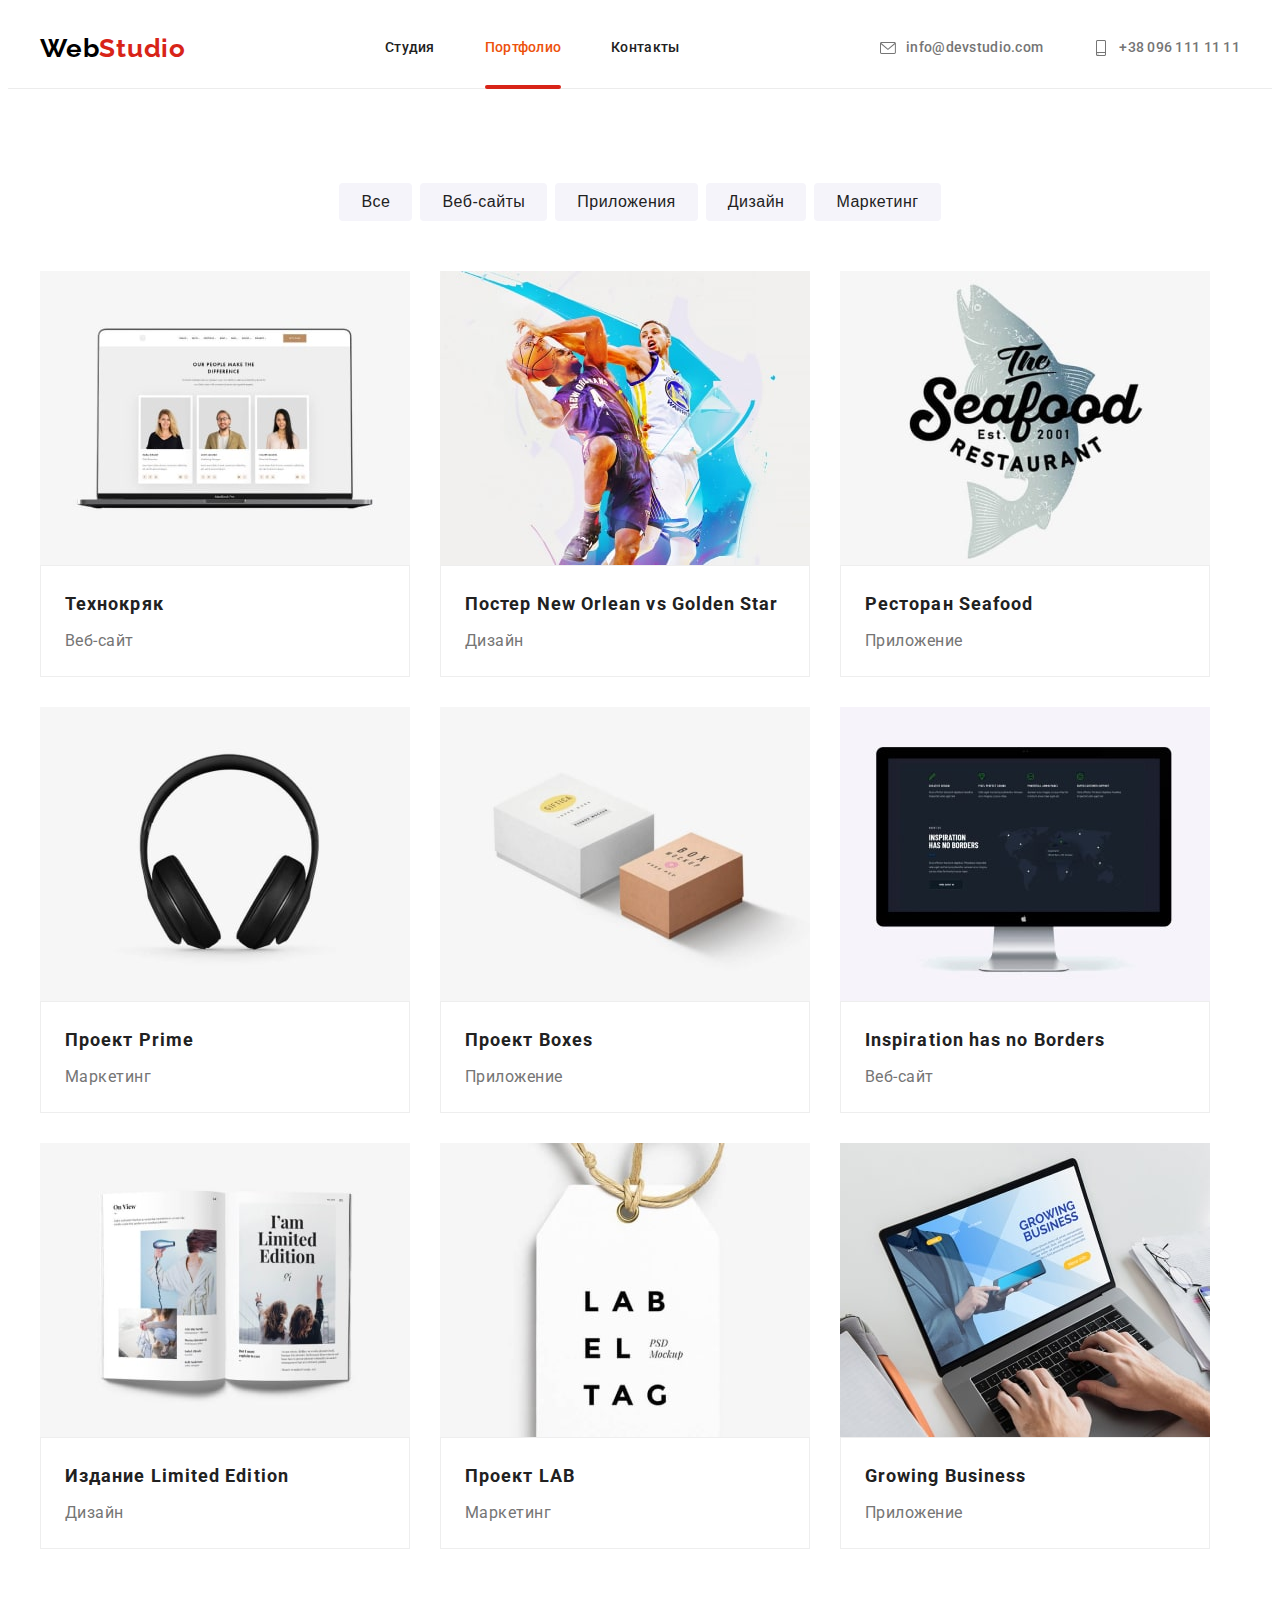
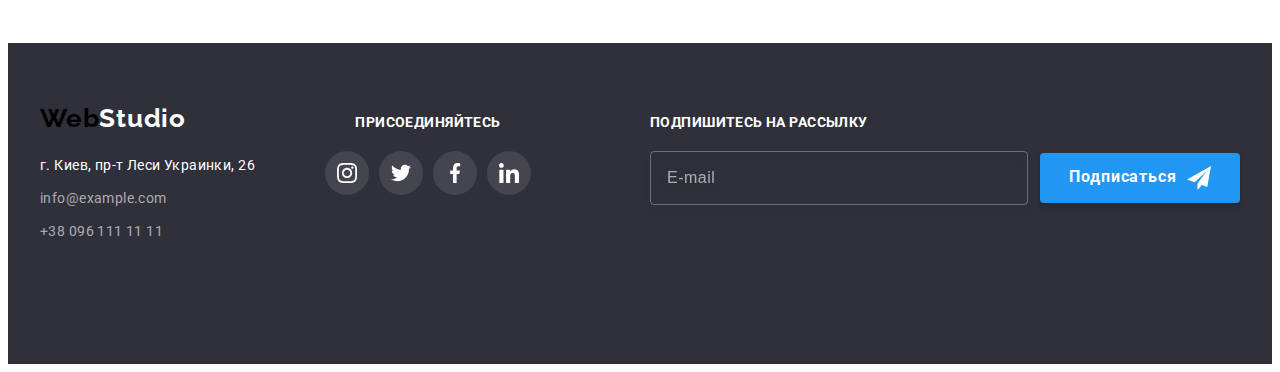
==== portfolio.html @ abf486d2 "start" ====
<!DOCTYPE html>
<html lang="en">

<head>
    <meta charset="UTF-8" />
    <meta http-equiv="X-UA-Compatible" content="IE=edge" />
    <meta name="viewport" content="width=device-width, initial-scale=1.0" />
    <title>Portfolio</title>
    <link rel="preconnect" href="https://fonts.googleapis.com" />
    <link rel="preconnect" href="https://fonts.gstatic.com" crossorigin />
    <link
        href="https://fonts.googleapis.com/css2?family=Raleway:wght@700&family=Roboto:wght@400;500;700;900&display=swap"
        rel="stylesheet" />
    <link rel="stylesheet" href="https://cdnjs.cloudflare.com/ajax/libs/modern-normalize/1.1.0/modern-normalize.min.css"
        integrity="sha512-wpPYUAdjBVSE4KJnH1VR1HeZfpl1ub8YT/NKx4PuQ5NmX2tKuGu6U/JRp5y+Y8XG2tV+wKQpNHVUX03MfMFn9Q=="
        crossorigin="anonymous" referrerpolicy="no-referrer" />
    <!-- <link rel="stylesheet" href="./css/styles.css"> -->
    <link rel="stylesheet" href="./css/main.min.css" />
</head>

<body>
    <header class="header">
        <div class="conteiner header__conteiner">
            <div class="header-mobile">
                <a href="./index.html" class="logo">Web<span class="logo__red">Studio</span></a>
                <button type="button" class="header-mobile__open-btn">
                    <svg class="" width="40" height="40">
                        <use href="./images/icons.svg#icon-menu_40px"></use>
                    </svg>
                </button>
            </div>

            <div class="mob-menu is-hidden">
                <div class="mob-menu__box">
                    <button type="button" class="header-mobile__close-btn">
                        <svg class="" width="40" height="40">
                            <use class="" href="./images/icons.svg#icon-close-menu"></use>
                        </svg>
                    </button>
                    <ul class="mob-menu__list">
                        <li class="mob-menu__item">
                            <a href="./index.html" class="mob-menu__link">Студия </a>
                        </li>
                        <li class="mob-menu__item">
                            <a href="./portfolio.html" class="mob-menu__link navigation__link--active">Портфолио
                            </a>
                        </li>
                        <li class="mob-menu__item">
                            <a href="#contacts" class="mob-menu__link">Контакты </a>
                        </li>
                    </ul>
                    <ul class="mob-menu__connect-list">
                        <li class="mob-menu__connect-item">
                            <a href="tel:+380961111111" class="mob-menu__connect-link"> +38 096 111 11 11 </a>
                        </li>
                        <li class="mob-menu__connect-item">
                            <a href="mailto:info@devstudio.com" class="mob-menu__connect-link--email">
                                info@devstudio.com
                            </a>
                        </li>
                    </ul>
                    <ul class="mob-menu__soc-list">
                        <li class="mob-menu__soc-item">
                            <a href="" class="mob-menu__soc-link">Instagram</a>
                        </li>
                        <li class="mob-menu__soc-item">
                            <a href="" class="mob-menu__soc-link">Twitter</a>
                        </li>
                        <li class="mob-menu__soc-item">
                            <a href="" class="mob-menu__soc-link">Facebook</a>
                        </li>
                        <li class="mob-menu__soc-item">
                            <a href="" class="mob-menu__soc-link">LinkedIn</a>
                        </li>
                    </ul>
                </div>
            </div>

            <nav class="main-nav">
                <a href="./index.html" class="logo">Web<span class="logo__red">Studio</span></a>
                <ul class="navigation">
                    <li class="navigation__item">
                        <a href="./index.html" class="navigation__link">Студия</a>
                    </li>
                    <li class="navigation__item">
                        <a href="./portfolio.html" class="navigation__link navigation__link--active">Портфолио</a>
                    </li>
                    <li class="navigation__item"><a href="#contacts" class="navigation__link">Контакты</a></li>
                </ul>
            </nav>

            <ul class="connection">
                <li class="connection__item">
                    <a href="mailto:info@devstudio.com" class="connection__link"><svg class="connection__icon">
                            <use href="./images/icons.svg#icon-envelope-hover-1"></use>
                        </svg>info@devstudio.com</a>
                </li>
                <li class="connection__item">
                    <a href="tel:+380961111111" class="connection__link"><svg class="connection__icon">
                            <use href="./images/icons.svg#icon-smartphone-1"></use>
                        </svg>+38 096 111 11 11</a>
                </li>
            </ul>
        </div>
    </header>
    <main>
        <!--Filters-->
        <section class="section">
            <div class="conteiner">
                <h1 class="visually-hidden">Виды наших работ</h1>
                <ul class="filters-list">
                    <li class="filters-list-item">
                        <button class="button filter-btn" data-filter="all" type="button">Все</button>
                    </li>
                    <li class="filters-list-item">
                        <button class="button filter-btn" data-filter="websites" type="button">
                            Веб-сайты
                        </button>
                    </li>
                    <li class="filters-list-item">
                        <button class="button filter-btn" data-filter="applications" type="button">
                            Приложения
                        </button>
                    </li>
                    <li class="filters-list-item">
                        <button class="button filter-btn" data-filter="design" type="button">Дизайн</button>
                    </li>
                    <li class="filters-list-item">
                        <button class="button filter-btn" data-filter="marketing" type="button">
                            Маркетинг
                        </button>
                    </li>
                </ul>

                <ul class="card-list">
                    <li class="card-list__item" data-category="websites">
                        <a href="" class="card-list__link">
                            <div class="card-list__overlay">
                                <picture>
                                    <source srcset="
                        ./images/desktop/project1@1x.jpg 1x,
                        ./images/desktop/project1@2x.jpg 2x
                      " media="(min-width: 1200px)" />
                                    <source srcset="
                        ./images/tablet/project1@1x.jpg 1x,
                        ./images/tablet/project1@2x.jpg 2x
                      " media="(min-width: 768px)" />
                                    <source srcset="
                        ./images/mobile/project1@1x.jpg 1x,
                        ./images/mobile/project1@2x.jpg 2x
                      " media="(max-width: 767px)" />
                                    <img src="./images/project1.jpg" alt="проэкт Технокряк" width="370" />
                                </picture>
                                <p class="card-box__text-overlay">
                                    Ресурс предлагает комплексные предложения с разным уровнем функционала и
                                    сервисов. Все это позволит посетителю получить исчерпывающие сведения о компании
                                    или частном лице.
                                </p>
                            </div>
                            <div class="card-box">
                                <h2 class="card-box__title">Технокряк</h2>
                                <p class="card-box__text">Веб-сайт</p>
                            </div>
                        </a>
                    </li>
                    <li class="card-list__item" data-category="design">
                        <a href="" class="card-list__link">
                            <div class="card-list__overlay">
                                <picture>
                                    <source
                                        srcset="./images/desktop/project2@1x.jpg 1x, ./images/desktop/project2@2x.jpg 2x"
                                        media="(min-width: 1200px)" />
                                    <source
                                        srcset="./images/tablet/project2@1x.jpg 1x, ./images/tablet/project2@2x.jpg 2x"
                                        media="(min-width: 768px)" />
                                    <source
                                        srcset="./images/mobile/project2@1x.jpg 1x, ./images/mobile/project2@2x.jpg 2x"
                                        media="(max-width: 767px)" />
                                    <img src="./images/project2.jpg" alt="Постер New Orlean vs Golden Star" width="370">
                                </picture>

                                <p class="card-box__text-overlay">
                                    Ресурс предлагает комплексные предложения с разным уровнем
                                    функционала и сервисов. Все это позволит посетителю получить
                                    исчерпывающие сведения о компании или частном лице.
                                </p>
                            </div>
                            <div class="card-box">
                                <h2 class="card-box__title">Постер New Orlean vs Golden Star</h2>
                                <p class="card-box__text">Дизайн</p>
                            </div>
                        </a>
                    </li>
                    <li class="card-list__item" data-category="applications">
                        <a href="" class="card-list__link">
                            <div class="card-list__overlay">
                                <picture>
                                    <source
                                        srcset="./images/desktop/project3@1x.jpg 1x, ./images/desktop/project3@2x.jpg 2x"
                                        media="(min-width: 1200px)" />
                                    <source
                                        srcset="./images/tablet/project3@1x.jpg 1x, ./images/tablet/project3@2x.jpg 2x"
                                        media="(min-width: 768px)" />
                                    <source
                                        srcset="./images/mobile/project3@1x.jpg 1x, ./images/mobile/project3@2x.jpg 2x"
                                        media="(max-width: 767px)" />
                                    <img src="./images/project3.jpg" alt="Ресторан Seafood" width="370">
                                </picture>

                                <p class="card-box__text-overlay">
                                    Ресурс предлагает комплексные предложения с разным уровнем
                                    функционала и сервисов. Все это позволит посетителю получить
                                    исчерпывающие сведения о компании или частном лице.
                                </p>
                            </div>
                            <div class="card-box">
                                <h2 class="card-box__title">Ресторан Seafood</h2>
                                <p class="card-box__text">Приложение</p>
                            </div>
                        </a>
                    </li>
                    <li class="card-list__item" data-category="marketing">
                        <a href="" class="card-list__link">
                            <div class="card-list__overlay">
                                <picture>
                                    <source
                                        srcset="./images/desktop/project4@1x.jpg 1x, ./images/desktop/project4@2x.jpg 2x"
                                        media="(min-width: 1200px)" />
                                    <source
                                        srcset="./images/tablet/project4@1x.jpg 1x, ./images/tablet/project4@2x.jpg 2x"
                                        media="(min-width: 768px)" />
                                    <source
                                        srcset="./images/mobile/project4@1x.jpg 1x, ./images/mobile/project4@2x.jpg 2x"
                                        media="(max-width: 767px)" />
                                    <img src="./images/project4.jpg" alt="Проект Prime" width="370">
                                </picture>

                                <p class="card-box__text-overlay">
                                    Ресурс предлагает комплексные предложения с разным уровнем
                                    функционала и сервисов. Все это позволит посетителю получить
                                    исчерпывающие сведения о компании или частном лице.
                                </p>
                            </div>
                            <div class="card-box">
                                <h2 class="card-box__title">Проект Prime</h2>
                                <p class="card-box__text">Маркетинг</p>
                            </div>
                        </a>
                    </li>
                    <li class="card-list__item" data-category="applications">
                        <a href="" class="card-list__link">
                            <div class="card-list__overlay">
                                <picture>
                                    <source
                                        srcset="./images/desktop/project5@1x.jpg 1x, ./images/desktop/project5@2x.jpg 2x"
                                        media="(min-width: 1200px)" />
                                    <source
                                        srcset="./images/tablet/project5@1x.jpg 1x, ./images/tablet/project5@2x.jpg 2x"
                                        media="(min-width: 768px)" />
                                    <source
                                        srcset="./images/mobile/project5@1x.jpg 1x, ./images/mobile/project5@2x.jpg 2x"
                                        media="(max-width: 767px)" />
                                    <img src="./images/project5.jpg" alt="Проект Boxes" width="370">
                                </picture>

                                <p class="card-box__text-overlay">
                                    Ресурс предлагает комплексные предложения с разным уровнем
                                    функционала и сервисов. Все это позволит посетителю получить
                                    исчерпывающие сведения о компании или частном лице.
                                </p>
                            </div>
                            <div class="card-box">
                                <h2 class="card-box__title">Проект Boxes</h2>
                                <p class="card-box__text">Приложение</p>
                            </div>
                        </a>
                    </li>
                    <li class="card-list__item" data-category="websites">
                        <a href="" class="card-list__link">
                            <div class="card-list__overlay">
                                <picture>
                                    <source
                                        srcset="./images/desktop/project6@1x.jpg 1x, ./images/desktop/project6@2x.jpg 2x"
                                        media="(min-width: 1200px)" />
                                    <source
                                        srcset="./images/tablet/project6@1x.jpg 1x, ./images/tablet/project6@2x.jpg 2x"
                                        media="(min-width: 768px)" />
                                    <source
                                        srcset="./images/mobile/project6@1x.jpg 1x, ./images/mobile/project6@2x.jpg 2x"
                                        media="(max-width: 767px)" />
                                    <img src="./images/project6.jpg" alt="Inspiration has no Borders" width="370">
                                </picture>

                                <p class="card-box__text-overlay">
                                    Ресурс предлагает комплексные предложения с разным уровнем
                                    функционала и сервисов. Все это позволит посетителю получить
                                    исчерпывающие сведения о компании или частном лице.
                                </p>
                            </div>
                            <div class="card-box">
                                <h2 class="card-box__title">Inspiration has no Borders</h2>
                                <p class="card-box__text">Веб-сайт</p>
                            </div>
                        </a>
                    </li>
                    <li class="card-list__item" data-category="design">
                        <a href="" class="card-list__link">
                            <div class="card-list__overlay">
                                <picture>
                                    <source
                                        srcset="./images/desktop/project7@1x.jpg 1x, ./images/desktop/project7@2x.jpg 2x"
                                        media="(min-width: 1200px)" />
                                    <source
                                        srcset="./images/tablet/project7@1x.jpg 1x, ./images/tablet/project7@2x.jpg 2x"
                                        media="(min-width: 768px)" />
                                    <source
                                        srcset="./images/mobile/project7@1x.jpg 1x, ./images/mobile/project7@2x.jpg 2x"
                                        media="(max-width: 767px)" />
                                    <img src="./images/project7.jpg" alt="Издание Limited Edition" width="370">
                                </picture>

                                <p class="card-box__text-overlay">
                                    Ресурс предлагает комплексные предложения с разным уровнем
                                    функционала и сервисов. Все это позволит посетителю получить
                                    исчерпывающие сведения о компании или частном лице.
                                </p>
                            </div>
                            <div class="card-box">
                                <h2 class="card-box__title">Издание Limited Edition</h2>
                                <p class="card-box__text">Дизайн</p>
                            </div>
                        </a>
                    </li>
                    <li class="card-list__item" data-category="marketing">
                        <a href="" class="card-list__link">
                            <div class="card-list__overlay">
                                <picture>
                                    <source
                                        srcset="./images/desktop/project8@1x.jpg 1x, ./images/desktop/project8@2x.jpg 2x"
                                        media="(min-width: 1200px)" />
                                    <source
                                        srcset="./images/tablet/project8@1x.jpg 1x, ./images/tablet/project8@2x.jpg 2x"
                                        media="(min-width: 768px)" />
                                    <source
                                        srcset="./images/mobile/project8@1x.jpg 1x, ./images/mobile/project8@2x.jpg 2x"
                                        media="(max-width: 767px)" />
                                    <img src="./images/project8.jpg" alt="Проект LAB" width="370">
                                </picture>

                                <p class="card-box__text-overlay">
                                    Ресурс предлагает комплексные предложения с разным уровнем
                                    функционала и сервисов. Все это позволит посетителю получить
                                    исчерпывающие сведения о компании или частном лице.
                                </p>
                            </div>
                            <div class="card-box">
                                <h2 class="card-box__title">Проект LAB</h2>
                                <p class="card-box__text">Маркетинг</p>
                            </div>
                        </a>
                    </li>
                    <li class="card-list__item" data-category="applications">
                        <a href="" class="card-list__link">
                            <div class="card-list__overlay">
                                <picture>
                                    <source
                                        srcset="./images/desktop/project9@1x.jpg 1x, ./images/desktop/project9@2x.jpg 2x"
                                        media="(min-width: 1200px)" />
                                    <source
                                        srcset="./images/tablet/project9@1x.jpg 1x, ./images/tablet/project9@2x.jpg 2x"
                                        media="(min-width: 768px)" />
                                    <source
                                        srcset="./images/mobile/project9@1x.jpg 1x, ./images/mobile/project9@2x.jpg 2x"
                                        media="(max-width: 767px)" />
                                    <img src="./images/project9.jpg" alt="Growing Business" width="370">
                                </picture>

                                <p class="card-box__text-overlay">
                                    Ресурс предлагает комплексные предложения с разным уровнем
                                    функционала и сервисов. Все это позволит посетителю получить
                                    исчерпывающие сведения о компании или частном лице.
                                </p>
                            </div>
                            <div class="card-box">
                                <h2 class="card-box__title">Growing Business</h2>
                                <p class="card-box__text">Приложение</p>
                            </div>
                        </a>
                    </li>
                </ul>
            </div>
        </section>
    </main>
    <footer class="footer-content" id="contacts">
        <div class="conteiner footer-cont">
            <div class="footer-tablet">
                <div class="footer-address">
                    <a href="./index.html" class="logo">Web<span class="logo__light">Studio</span></a>
                    <address class="address">
                        <ul class="address__list">
                            <li class="address__item"><a href="https://goo.gl/maps/u7s4JfAXsdi9T45p8"
                                    class="address__map" target="_blank" rel="noopener, noindex, nofollow">г. Киев, пр-т
                                    Леси Украинки, 26</a>
                            </li>
                            <li class="address__item"><a href="mailto:info@example.com"
                                    class="address__link">info@example.com </a>
                            </li>
                            <li class="address__item"><a href="tel:+380961111111" class="address__link">+38 096 111 11
                                    11</a></li>
                        </ul>
                    </address>
                </div>
                <div class="footer-social">
                    <h2 class="footer-social__title">присоединяйтесь</h2>
                    <ul class="footer-social__list">
                        <li class="footer-social__item">
                            <a href="" class="footer-social__link">
                                <svg class="footer-social__icon" width="20" height="20">
                                    <use href="./images/icons.svg#icon-instagram"></use>
                                </svg>
                            </a>
                        </li>
                        <li class="footer-social__item">
                            <a href="" class="footer-social__link">
                                <svg class="footer-social__icon" width="20" height="20">
                                    <use href="./images/icons.svg#icon-twitter"></use>
                                </svg>
                            </a>
                        </li>
                        <li class="footer-social__item">
                            <a href="" class="footer-social__link">
                                <svg class="footer-social__icon" width="20" height="20">
                                    <use href="./images/icons.svg#icon-facebook"></use>
                                </svg>
                            </a>
                        </li>
                        <li class="footer-social__item">
                            <a href="" class="footer-social__link">
                                <svg class="footer-social__icon" width="20" height="20">
                                    <use href="./images/icons.svg#icon-linkedin"></use>
                                </svg>
                            </a>
                        </li>
                    </ul>
                </div>
            </div>
            <form class="subscribe-form">
                <label class="subscribe-form__title" for="subscribe-mail">Подпишитесь на рассылку</label>
                <div class="subscribe-form__container">
                    <input type="email" placeholder="E-mail" name="subscribe-mail" id="subscribe-mail"
                        class="subscribe-form__mail" />
                    <button type="submit" class="subscribe-button">
                        Подписаться
                        <svg class="subscribe-button__icon" width="24" height="24">
                            <use href="./images/icons.svg#icon-icon-send"></use>
                        </svg>
                    </button>
                </div>
            </form>
        </div>
    </footer>
    <script src="./js/menu.js"></script>
</body>

</html>
---- css/styles.css ----
:root {
  --header-color: #ffffff;
  --main-title-color: #212121;
  --main-text-color: #757575;
  --accent-color: #2196f3;
  --background-color: #2f303a;
  --header-link: #212121;
  --timing-duration: 250ms cubic-bezier(0.4, 0, 0.2, 1);
}

p,
h1,
h2,
h3,
h4,
h5,
h6 {
  margin: 0px;
}

ul {
  list-style: none;
  padding-left: 0px;
  margin: 0px;
}

img {
  display: block;
}

.link {
  text-decoration: none;
}

body {
  font-family: 'Roboto', sans-serif;
  color: var(--main-title-color);
}

.conteiner {
  width: 1200px;
  padding-right: 15px;
  padding-left: 15px;
  margin: 0 auto;
}
.section {
  padding-top: 94px;
  padding-bottom: 94px;
}

.section--no-padding-top {
  padding-top: 0;
}

.section--other-background {
  background-color: #f5f4fa;
}

.visually-hidden {
  position: absolute;
  white-space: nowrap;
  width: 1px;
  height: 1px;
  overflow: hidden;
  border: 0;
  padding: 0;
  clip: rect(0 0 0 0);
  clip-path: inset(50%);
  margin: -1px;
}

.section__title {
  font-weight: 700;
  font-size: 36px;
  line-height: 1.17;
  letter-spacing: 0.03em;
  color: var(--main-title-color);
  text-align: center;
  margin-bottom: 50px;
}

/* ------------Logo------------- */
.logo {
  font-family: 'Raleway';
  font-weight: 700;
  font-size: 26px;
  line-height: 1.19;
  letter-spacing: 0.03em;
  color: #d82418;
  width: 145px;
  text-decoration: none;
}

.main-nav__logo {
  color: #000000;
}

.address__logo {
  color: var(--header-color);
}

/* --------------Button ----------*/
.button {
  color: var(--title-text-color);
  background-color: #f5f4fa;
  font-weight: 500;
  font-size: 16px;
  line-height: 1.6;
  text-align: center;
  letter-spacing: 0.03em;
  cursor: pointer;
  border: transparent;
  border-radius: 4px;
  padding: 6px 22px;

  transition: background-color var(--timing-duration), color var(--timing-duration),
    box-shadow var(--timing-duration);
}

.button.button__blue {
  width: 200px;
  height: 50px;
  padding-top: 10px;
  padding-bottom: 10px;
  color: var(--header-color);
  background-color: var(--accent-color);
  cursor: pointer;
}

.button.button__blue:hover,
.button.button__blue:focus,
.button.button__blue:active {
  background-color: #1a8feb;
  color: var(--header-color);
}

.button:hover,
.button:focus,
.button:active {
  background-color: var(--accent-color);
  color: var(--header-color);
  box-shadow: 0px 3px 1px rgba(0, 0, 0, 0.1), 0px 1px 2px rgba(0, 0, 0, 0.08),
    0px 2px 2px rgba(0, 0, 0, 0.12);
  border-radius: 4px;
}

/* ----Header--------- */

.header {
  border-bottom: 1px solid #ececec;
}
.conteiner.header__conteiner {
  display: flex;
  align-items: center;
}
.main-nav {
  display: flex;
  align-items: center;
}
.navigation {
  display: flex;
  align-items: center;
  margin-left: 93px;
}
.navigation__item {
  position: relative;
}

.main-nav .navigation__item:not(:last-child) {
  margin-right: 50px;
}
.navigation__link {
  display: inline-block;
  font-weight: 500;
  font-size: 14px;
  line-height: 1.14;
  letter-spacing: 0.02em;
  color: var(--header-link);
  text-decoration: none;
  list-style: none;
  padding-top: 32px;
  padding-bottom: 32px;

  transition: color var(--timing-duration);
}
.navigation__link:hover,
.navigation__link:focus,
.navigation__link:active {
  color: var(--accent-color);
}
.navigation__link.navigation__link--active {
  color: var(--accent-color);
}

.navigation__link.navigation__link--active::after {
  position: absolute;
  content: '';
  width: 100%;
  height: 4px;
  left: 0;
  bottom: -1px;
  border-radius: 2px;
  background-color: var(--accent-color);
}

.connection {
  display: flex;
  margin-left: auto;
  align-items: center;
}
.connection .connection__item + .connection__item {
  margin-left: 50px;
}
.connection__link {
  font-weight: 500;
  font-size: 14px;
  line-height: 1.14;
  letter-spacing: 0.02em;
  color: var(--main-text-color);
  text-decoration: none;
  list-style: none;
  padding-top: 32px;
  padding-bottom: 32px;

  transition: color var(--timing-duration);
}

.connection__link:hover,
.connection__link:focus,
.connection__link:active {
  color: var(--accent-color);
}
.connection__link:hover .connection__icon,
.connection__link:focus .connection__icon,
.connection__link:active .connection__icon {
  fill: var(--accent-color);
}
.connection .connection__link {
  display: flex;
}
.connection__icon {
  width: 16px;
  height: 16px;
  padding: 0;
  margin: 0 10px 0 0;
  align-items: center;
  fill: #757575;
}

/*----------Hero-------*/
.hero-content {
  max-width: 1600px;
  margin: 0 auto;
  background-image: linear-gradient(rgba(47, 48, 58, 0.4), rgba(47, 48, 58, 0.4)),
    url(../images/hero.jpg);
  background-color: #c4c4c4;
  background-size: cover;
  background-position: center;
  background-repeat: no-repeat;
  text-align: center;
  padding: 200px 0;
}
.hero-content__title {
  font-weight: 900;
  font-size: 44px;
  line-height: 1.36;
  letter-spacing: 0.06em;
  color: #ffffff;
  text-transform: uppercase;
  margin-top: 0px;
  margin-bottom: 30px;
}

/*----------Features-------*/

.features__list {
  display: flex;
  align-content: flex-start;
}
.features__item {
  width: 270px;
}
.features__list .features__item + .features__item {
  margin-left: 30px;
}
.features__title {
  font-weight: 700;
  font-size: 14px;
  line-height: 1.14;
  letter-spacing: 0.03em;
  color: var(--main-title-color);
  text-transform: uppercase;
  margin-top: 0px;
  margin-bottom: 10px;
}
.features__text {
  font-size: 14px;
  line-height: 1.71;
  letter-spacing: 0.03em;
  color: var(--main-text-color);
  margin-top: 0px;
  margin-bottom: 0px;
}
.features__box {
  display: flex;
  margin-bottom: 30px;
  height: 120px;
  background-color: #f5f4fa;
  justify-content: center;
  align-items: center;
}
.features__svg {
  width: 70px;
  height: 70px;
  padding: 0;
  margin: 0;
}
/*----------activities-------*/

.activities__card-text {
  position: absolute;
  width: 100%;
  height: 70px;
  left: 0;
  bottom: 0;

  display: flex;
  justify-content: center;
  align-items: center;
  font-weight: 700;
  font-size: 14px;
  line-height: 1.14;

  letter-spacing: 0.03em;
  text-transform: uppercase;
  color: var(--header-color);
  background-color: rgba(47, 48, 58, 0.8);
}

.activities__item {
  position: relative;
}

.activities {
  display: flex;
  justify-content: space-between;
}

/*----------Team-------*/

.team {
  display: flex;
  flex-wrap: wrap;
}

.team__item {
  width: calc(100% - 90px) / 4;
  margin-right: 30px;
  text-align: center;
  background: #ffffff;
  box-shadow: 0px 1px 3px rgba(0, 0, 0, 0.12), 0px 1px 1px rgba(0, 0, 0, 0.14),
    0px 2px 1px rgba(0, 0, 0, 0.2);
  border-radius: 0px 0px 4px 4px;
}

.team__item:nth-child(4) {
  margin-right: 0px;
}

.team__title {
  font-weight: 500;
  font-size: 16px;
  line-height: 1.19;
  letter-spacing: 0.03em;
  color: var(--main-title-color);
  margin-bottom: 10px;
}

.team__text {
  font-size: 16px;
  line-height: 1.19;
  letter-spacing: 0.03em;
  color: var(--main-text-color);
  margin-bottom: 16px;
}

.team__card {
  padding-top: 30px;
  padding-bottom: 30px;
}

.social {
  display: flex;
  justify-content: center;
}

.social__icon {
  fill: #afb1b8;
}

.social__link {
  display: flex;
  width: 44px;
  height: 44px;
  border-radius: 50%;
  justify-content: center;
  align-items: center;
  background-color: var(--header-color);

  transition: background-color var(--timing-duration);
}

.social__link:hover,
.social__link:focus,
.social__link:active {
  background-color: var(--accent-color);
}

.social__link:hover .social__icon,
.social__link:focus .social__icon,
.social__link:active .social__icon {
  fill: #ffffff;
}

.social__item + .social__item {
  margin-left: 10px;
}

/*-------Client-----------*/
.client-list {
  display: flex;
  justify-content: center;
  align-items: center;
}

.client-list__item + .client-list__item {
  margin-left: 30px;
}
.client-list__link {
  width: 170px;
  height: 92px;
  display: flex;
  justify-content: center;
  color: #afb1b8;
  align-items: center;
  border: 1px solid #afb1b8;
  box-sizing: border-box;
  border-radius: 4px;
  cursor: pointer;

  transition: color var(--timing-duration), border-color var(--timing-duration);
}
.client-list__link:hover,
.client-list__link:focus,
.client-list__link:active {
  color: var(--accent-color);
  border-color: var(--accent-color);
}
.client-list__icon {
  fill: currentColor;
}

/*-------Footer-------*/
.footer-content {
  background-color: var(--background-color);
  padding-top: 60px;
  padding-bottom: 60px;
}
.address {
  margin-top: 20px;
}
.adddress__list .address__item:not(:last-child) {
  margin-bottom: 9px;
}
.address__map {
  font-family: 'Roboto';
  font-style: normal;
  font-weight: 400;
  font-size: 14px;
  line-height: 1.71;
  letter-spacing: 0.03em;
  color: #ffffff;
  text-decoration: none;

  transition: color var(--timing-duration);
}
.address__map:hover,
.address__map:focus,
.address__map:active {
  color: var(--accent-color);
}
.address__link {
  font-family: 'Roboto';
  font-style: normal;
  font-weight: 400;
  font-size: 14px;
  line-height: 1.71;
  letter-spacing: 0.03em;
  color: rgba(255, 255, 255, 0.6);
  text-decoration: none;
  transition: background-color var(--timing-duration);
}
.address__link:hover,
.address__link:focus,
.address__link:active {
  color: var(--accent-color);
}

.footer-social__title {
  display: block;
  font-weight: 700;
  font-size: 14px;
  line-height: 1.14;
  letter-spacing: 0.03em;
  color: var(--header-color);
  text-transform: uppercase;
  margin-top: 0px;
  margin-bottom: 20px;
}
.footer-cont {
  display: flex;
  align-items: baseline;
}
.footer-social {
  margin-left: 70px;
}
.footer-social__link {
  background: rgba(255, 255, 255, 0.1);
  display: flex;
  width: 44px;
  height: 44px;
  border-radius: 50%;
  justify-content: center;
  align-items: center;
  transition: background-color var(--timing-duration);
}

.footer-social__list {
  display: flex;
  justify-content: center;
}

.footer-social__item + .footer-social__item {
  margin-left: 10px;
}

.footer-social__icon {
  fill: #ffffff;
}

.footer-social__link:hover,
.footer-social__link:focus,
.footer-social__link:active {
  background-color: var(--accent-color);
}
/* -----Subscribe form----- */
.subscribe-form {
  margin-left: auto;
}

.subscribe-form__container {
  display: flex;
  align-items: center;
}

.subscribe-form__title {
  display: block;
  font-weight: 700;
  font-size: 14px;
  line-height: 1.14;
  margin-bottom: 20px;
  letter-spacing: 0.03em;
  text-transform: uppercase;
  color: var(--header-color);
}

.subscribe-form__mail {
  width: 358px;
  min-height: 50px;
  background-color: transparent;
  margin-right: 12px;
  padding-left: 16px;

  font-size: 16px;
  line-height: 1.25;
  align-items: center;
  letter-spacing: 0.03em;
  color: var(--header-color);

  border: 1px solid rgba(255, 255, 255, 0.3);
  filter: drop-shadow(0px 4px 4px rgba(0, 0, 0, 0.15));
  border-radius: 4px;
  transition: border-color var(--timing-duration);
}

.subscribe-form__mail::placeholder {
  color: rgba(255, 255, 255, 0.6);
}

.subscribe-form__mail:focus {
  border-color: var(--accent-color);
}

.subscribe-button {
  display: flex;
  justify-content: center;
  align-items: center;

  width: 200px;
  height: 50px;
  cursor: pointer;
  color: var(--header-color);
  background-color: var(--accent-color);
  border-color: transparent;

  font-family: inherit;
  font-weight: 700;
  font-size: 16px;
  line-height: 1.8;
  text-align: center;
  letter-spacing: 0.06em;

  box-shadow: 0px 4px 4px rgba(0, 0, 0, 0.15);
  border-radius: 4px;
}

.subscribe-button__icon {
  margin-left: 10px;
}
/*----------Filter-------*/

.filters-list {
  display: flex;
  justify-content: center;
  margin-bottom: 50px;
}

.filters-list-item:not(:last-child) {
  margin-right: 8px;
}

/*----------Filter result-------*/

.card-list {
  display: flex;
  flex-wrap: wrap;
}

.card-list .card-list__link:hover,
.card-list .card-list__link:focus {
  box-shadow: 0px 1px 1px rgba(0, 0, 0, 0.12), 0px 4px 4px rgba(0, 0, 0, 0.06),
    1px 4px 6px rgba(0, 0, 0, 0.16);
}

.card-list__item {
  width: calc((100% - 60px) / 3);
  margin-right: 30px;
  margin-bottom: 30px;
  background: #ffffff;
}

.card-box__title {
  font-weight: 700;
  font-size: 18px;
  line-height: 2;
  letter-spacing: 0.06em;
  color: var(--main-title-color);
  margin-bottom: 4px;
}

.card-box__text {
  font-size: 16px;
  line-height: 1.88;
  letter-spacing: 0.03em;
  color: var(--main-text-color);
}

.card-list__item:nth-child(3n) {
  margin-right: 0px;
}

.card-list__item:nth-last-child(-n + 3) {
  margin-bottom: 0px;
}

.card-list__link {
  text-decoration: none;
  display: block;
  transition: box-shadow var(--timing-duration);
}

.card-box {
  padding: 20px 24px;
  border: 1px solid #eeeeee;
}

.card-list__overlay {
  position: relative;
  overflow: hidden;
}

.card-box__text-overlay {
  position: absolute;
  content: '';
  top: 0;
  left: 0;
  width: 100%;
  height: 100%;

  font-size: 18px;
  line-height: 1.5;
  color: var(--header-color);
  padding: 64px 24px;
  background-color: rgba(33, 150, 243, 0.9);
  transform: translateY(100%);
  transition: transform var(--timing-duration);
}

.card-list__link:hover .card-box__text-overlay,
.card-list__link:focus .card-box__text-overlay {
  transform: translateY(0);
}

.card-box__text-overlay {
  font-size: 18px;
  line-height: 1.5;
  color: var(--header-color);
  padding: 64px 24px;
}
/* ---------------Modal------------- */
.backdrop {
  position: fixed;
  top: 0;
  left: 0;

  width: 100%;
  height: 100%;
  background-color: rgba(0, 0, 0, 0.2);
  opacity: 1;
  transition: opacity var(--timing-duration), visibility var(--timing-duration);
}

.backdrop.is-hidden {
  opacity: 0;
  pointer-events: none;
  visibility: hidden;
}

.backdrop.is-hidden .modal {
  transform: translate(-50%, -50%) scale(0.5);
  transition: transform var(--timing-duration);
}

.modal {
  position: absolute;
  content: '';
  top: 50%;
  left: 50%;
  width: 528px;
  height: 581px;
  color: var(--main-text-color);
  font-family: Roboto, sans-serif;
  letter-spacing: 0.03em;
  background-color: var(--header-color);
  box-shadow: 0px 1px 3px rgba(0, 0, 0, 0.12), 0px 1px 1px rgba(0, 0, 0, 0.14),
    0px 2px 1px rgba(0, 0, 0, 0.2);
  border-radius: 4px;

  transform: translate(-50%, -50%) scale(1);
  transition: transform var(--timing-duration), background-color var(--timing-duration),
    box-shadow var(--timing-duration);
}

.modal-button {
  position: absolute;
  content: '';
  top: 8px;
  right: 8px;
  display: flex;
  justify-content: center;
  align-items: center;
  width: 30px;
  height: 30px;
  border-radius: 50%;
  background-color: var(--header-color);
  cursor: pointer;
  border: 1px solid rgba(0, 0, 0, 0.1);
}
.modal-icon {
  fill: currentColor;
  transition: fill var(--timing-duration);
}

.modal-button:hover .modal-icon,
.modal-button:focus .modal-icon {
  fill: var(--accent-color);
}

.form {
  padding: 40px;
  font-size: 12px;
  line-height: 1.16;
  letter-spacing: 0.01em;
}

.modal-title {
  font-weight: 700;
  font-size: 20px;
  line-height: 1.15;
  text-align: center;
  color: var(--main-title-color);
  margin-bottom: 12px;
}

.form-field {
  position: relative;
  margin-bottom: 10px;
}

.form-field.comment {
  margin-bottom: 20px;
}
.form-label {
  display: block;
  width: 100%;
  margin-bottom: 4px;
}

.form-input {
  display: block;
  width: 100%;
  height: 40px;
  padding-left: 42px;

  border: 1px solid rgba(33, 33, 33, 0.2);
  border-radius: 4px;
  transition: border-color var(--timing-duration);
}

.form-input:focus,
.form-input:hover {
  border-color: var(--accent-color);
}

.form-input:focus + .form-icon,
.form-input:hover + .form-icon {
  fill: var(--accent-color);
}

.form-icon {
  position: absolute;
  top: 50%;
  left: 12px;
  transform: translateY(-50%);
  transition: fill var(--timing-duration);
}

.form-comment {
  display: block;
  margin-bottom: 4px;
}

.modal-text:hover,
.modal-text:focus {
  border-color: var(--accent-color);
}

.form-check {
  position: relative;
  display: flex;
  justify-content: center;
  align-items: center;
  margin-bottom: 30px;
}

.modal-text {
  display: block;
  width: 100%;
  height: 120px;
  font-size: 12px;
  line-height: 1.16;
  letter-spacing: 0.01em;
  resize: none;
  padding: 12px 16px;

  border: 1px solid rgba(33, 33, 33, 0.2);
  border-radius: 4px;
  transition: border-color var(--timing-duration);
}

.modal-text::placeholder {
  color: rgba(117, 117, 117, 0.5);
}

.check-text {
  display: flex;
  align-items: center;
  font-size: 14px;
  line-height: 1.7;
  letter-spacing: 0.03em;
}

.box-icon {
  display: flex;
  justify-content: center;
  align-items: center;
  width: 16px;
  height: 15px;
  margin-right: 7px;
  border: 2px solid var(--header-link);
  border-radius: 2px;
  transition: background-color var(--timing-duration), border-color var(--timing-duration);
}

.check-input:checked + .check-text .box-icon {
  background-color: var(--accent-color);
  border-color: transparent;
}

.submit-button {
  width: 200px;
  height: 50px;

  display: flex;
  align-items: center;
  justify-content: center;

  margin-left: auto;
  margin-right: auto;
  color: var(--header-color);
  background-color: var(--accent-color);

  font-family: inherit;
  font-weight: 700;
  font-size: 16px;
  line-height: 1.8;
  text-align: center;
  letter-spacing: 0.06em;
  cursor: pointer;

  box-shadow: 0px 4px 4px rgba(0, 0, 0, 0.15);
  border-radius: 4px;
  border: transparent;
}

.check-icon {
  display: flex;
  justify-content: center;
  align-items: center;
  fill: var(--header-color);
}
.policy-link {
  color: var(--accent-color);
}
---- css/main.min.css ----
body{font-family:"Roboto",sans-serif;color:var(--main-title-color)}.no-scroll{overflow:hidden}p,h1,h2,h3,h4,h5,h6{margin:0px}ul{list-style:none;padding-left:0px;margin:0px}img{display:block;min-width:100%}a{text-decoration:none}.visually-hidden{position:absolute;white-space:nowrap;width:1px;height:1px;overflow:hidden;border:0;padding:0;clip:rect(0 0 0 0);clip-path:inset(50%);margin:-1px}:root{--header-color: #ffffff;--main-title-color: #212121;--main-text-color: #757575;--accent-color: #2196f3;--accent-color-red: #d82418;--accent-color-orange: #ed510b;--background-color: #2f303a;--header-link: #212121;--timing-duration: 250ms cubic-bezier(0.4, 0, 0.2, 1)}.button{color:var(--title-text-color);background-color:#f5f4fa;font-weight:500;font-size:16px;line-height:1.6;text-align:center;letter-spacing:.03em;cursor:pointer;border:rgba(0,0,0,0);border-radius:4px;padding:6px 22px;transition:background-color var(--timing-duration),color var(--timing-duration),box-shadow var(--timing-duration)}.button:hover,.button:focus,.button:active{background-color:var(--accent-color-orange);color:var(--header-color);box-shadow:0px 3px 1px rgba(0,0,0,.1),0px 1px 2px rgba(0,0,0,.08),0px 2px 2px rgba(0,0,0,.12);border-radius:4px}.button__blue{width:200px;height:50px;padding-top:10px;padding-bottom:10px;color:var(--header-color);background-color:var(--accent-color-orange);cursor:pointer}.button__blue:hover,.button__blue:focus,.button__blue:active{background-color:#1a8feb;color:var(--header-color)}.conteiner{padding-right:15px;padding-left:15px}@media screen and (min-width: 480px){.conteiner{width:480px;margin:0 auto}}@media screen and (min-width: 768px){.conteiner{width:768px}}@media screen and (min-width: 1200px){.conteiner{width:1200px}}.logo{font-family:"Raleway";font-weight:700;font-size:24px;line-height:1.17;letter-spacing:.03em;color:#000;width:134px;text-decoration:none}@media screen and (min-width: 1200px){.logo{width:145px;font-size:26px;line-height:1.19}}.logo__red{color:var(--accent-color-red)}.logo__light{color:var(--header-color)}.logo__img{display:block;min-width:50px;height:50px}.backdrop{position:fixed;top:0;left:0;width:100%;height:100%;background-color:rgba(0,0,0,.2);opacity:1;transition:opacity var(--timing-duration),visibility var(--timing-duration)}.backdrop.is-hidden{opacity:0;pointer-events:none;visibility:hidden}.backdrop.is-hidden .modal{transform:translate(-50%, -50%) scale(0.5);transition:transform var(--timing-duration)}.modal{position:relative;content:"";top:50%;left:50%;max-width:450px;max-height:609px;color:var(--main-text-color);font-family:Roboto,sans-serif;letter-spacing:.03em;background-color:var(--header-color);box-shadow:0px 1px 3px rgba(0,0,0,.12),0px 1px 1px rgba(0,0,0,.14),0px 2px 1px rgba(0,0,0,.2);border-radius:4px;transform:translate(-50%, -50%) scale(1);transition:transform var(--timing-duration),background-color var(--timing-duration),box-shadow var(--timing-duration)}@media screen and (min-width: 768px){.modal{position:absolute}}@media screen and (min-width: 1200px){.modal{width:528px;height:581px}}.modal-button{position:absolute;content:"";top:8px;right:8px;display:flex;justify-content:center;align-items:center;width:30px;height:30px;border-radius:50%;background-color:var(--header-color);cursor:pointer;border:1px solid rgba(0,0,0,.1)}.modal-icon{fill:currentColor;transition:fill var(--timing-duration)}.modal-button:hover .modal-icon,.modal-button:focus .modal-icon{fill:var(--accent-color)}.form{padding:40px;font-size:12px;line-height:1.16;letter-spacing:.01em}.modal-title{font-weight:700;font-size:20px;line-height:1.5;text-align:center;color:var(--main-title-color);margin-bottom:12px}@media screen and (min-width: 1200px){.modal-title{line-height:1.15}}.form-field{position:relative;margin-bottom:10px}.form-field.comment{margin-bottom:20px}.form-label{display:block;width:100%;margin-bottom:4px}.form-input{display:block;width:100%;height:40px;padding-left:42px;border:1px solid rgba(33,33,33,.2);border-radius:4px;transition:border-color var(--timing-duration)}.form-input:focus,.form-input:hover{border-color:var(--accent-color)}.form-input:focus+.form-icon,.form-input:hover+.form-icon{fill:var(--accent-color)}.form-icon{position:absolute;top:50%;left:12px;transform:translateY(-50%);transition:fill var(--timing-duration)}.form-comment{display:block;margin-bottom:4px}.modal-text:hover,.modal-text:focus{border-color:var(--accent-color)}.form-check{position:relative;display:flex;justify-content:center;align-items:center;margin-bottom:30px}.modal-text{display:block;width:100%;height:120px;font-size:12px;line-height:1.16;letter-spacing:.01em;resize:none;padding:12px 16px;border:1px solid rgba(33,33,33,.2);border-radius:4px;transition:border-color var(--timing-duration)}.modal-text::placeholder{color:rgba(117,117,117,.5)}.check-text{display:flex;align-items:center;font-size:12px;line-height:1.17;letter-spacing:.03em}@media screen and (min-width: 1200px){.check-text{font-size:14px;line-height:1.7}}.box-icon{display:flex;justify-content:center;align-items:center;width:16px;height:15px;margin-right:7px;border:2px solid var(--header-link);border-radius:2px;transition:background-color var(--timing-duration),border-color var(--timing-duration)}.check-input:checked+.check-text .box-icon{background-color:var(--accent-color);border-color:rgba(0,0,0,0)}.submit-button{width:200px;height:50px;display:flex;align-items:center;justify-content:center;margin-left:auto;margin-right:auto;color:var(--header-color);background-color:var(--accent-color);font-family:inherit;font-weight:700;font-size:16px;line-height:1.8;text-align:center;letter-spacing:.06em;cursor:pointer;box-shadow:0px 4px 4px rgba(0,0,0,.15);border-radius:4px;border:rgba(0,0,0,0)}.check-icon{display:flex;justify-content:center;align-items:center;fill:var(--header-color)}.policy-link{color:var(--accent-color)}.header-mobile{display:flex;justify-content:space-between;align-items:center;width:100%}@media screen and (min-width: 768px){.header-mobile{display:none}}.mob-menu{position:fixed;z-index:5;top:0;left:0;width:100vw;height:100vh;background:#fff}@media screen and (min-width: 768px){.mob-menu{display:none}}.mob-menu__box{display:flex;flex-direction:column;height:100%;max-width:768px;justify-content:space-between;padding:48px 40px;margin:auto;overflow-y:auto}.header-mobile__open-btn{padding:10px 0;border:none;background-color:rgba(0,0,0,0);cursor:pointer;fill:#212121;transition:fill var(--timing-duration)}.header-mobile__open-btn:hover,.header-mobile__open-btn:focus{fill:var(--accent-color)}.header-mobile__close-btn{display:block;position:absolute;top:0;right:0;margin-left:auto;padding:10px 15px;border:none;background-color:rgba(0,0,0,0);cursor:pointer;fill:#212121;transition:fill var(--timing-duration)}.header-mobile__close-btn:hover,.header-mobile__close-btn:focus{fill:var(--accent-color)}.is-hidden{opacity:0;pointer-events:none;visibility:hidden}.mob-menu__item{margin-bottom:32px}.mob-menu__link{font-weight:500;font-size:40px;line-height:1.17;letter-spacing:.02em;text-decoration:none;color:#212121;transition:color var(--timing-duration)}.mob-menu__link:hover,.mob-menu__link:focus{color:var(--accent-color)}.mob-menu__connect-list{margin-bottom:64px}.mob-menu__connect-item:first-child{margin-bottom:32px}.mob-menu__connect-link{font-weight:500;font-size:34px;line-height:1.18;letter-spacing:.02em;color:var(--accent-color);transition:color var(--timing-duration)}.mob-menu__connect-link--email{font-weight:500;font-size:24px;line-height:1.17;letter-spacing:.02em;color:#757575;transition:color var(--timing-duration)}.mob-menu__connect-link--email:hover,.mob-menu__connect-link--email:focus{color:var(--accent-color)}.mob-menu__soc-list{display:flex}.mob-menu__soc-item:not(:last-child){margin-right:10px;border-right:1px solid rgba(33,33,33,.2)}.mob-menu__soc-link{font-weight:500;font-size:18px;line-height:1.22;letter-spacing:.02em;color:var(--accent-color);padding-right:10px;transition:color var(--timing-duration)}.section{padding-top:60px;padding-bottom:60px}@media screen and (min-width: 1200px){.section{padding-top:94px;padding-bottom:94px}}.section--no-padding-top{padding-top:0}@media screen and (max-width: 1199px){.section--no-padding-top{display:none}}.section--other-background{background-color:#f5f4fa}.section__title{font-weight:700;font-size:28px;line-height:1.18;letter-spacing:.03em;color:var(--main-title-color);text-align:center;margin-bottom:30px}@media screen and (min-width: 1200px){.section__title{margin-bottom:50px;font-size:36px;line-height:1.17}}.main-nav{display:flex;align-items:center}@media screen and (max-width: 767.9px){.main-nav{display:none}}.navigation{display:flex;align-items:center;margin-left:200px;width:max-content}.navigation__item{position:relative;margin-right:15px}.navigation__item:not(:last-child){margin-right:50px}.navigation__link{display:inline-block;font-weight:500;font-size:14px;line-height:1.14;letter-spacing:.02em;color:var(--header-link);text-decoration:none;list-style:none;padding-top:32px;padding-bottom:32px;transition:color var(--timing-duration)}.navigation__link:hover,.navigation__link:focus,.navigation__link:active{color:var(--accent-color-orange)}.navigation__link--active{color:var(--accent-color-orange)}.navigation__link--active::after{position:absolute;content:"";width:100%;height:4px;left:0;bottom:-1px;border-radius:2px;background-color:var(--accent-color-red)}.header{border-bottom:1px solid #ececec;position:relative}.header__conteiner{display:flex;align-items:center}.connection{margin-left:auto;align-items:center}@media screen and (max-width: 767.8px){.connection{display:none}}@media screen and (min-width: 1200px){.connection{display:flex}}.connection__item{margin:0 auto}.connection .connection__item+.connection__item{margin-top:10px}@media screen and (min-width: 1200px){.connection .connection__item+.connection__item{margin-left:50px;margin-top:0}}.connection__link{display:flex;font-weight:500;font-size:12px;line-height:1.17;letter-spacing:.02em;color:var(--main-text-color);text-decoration:none;list-style:none;transition:color var(--timing-duration)}.connection__link:hover,.connection__link:focus,.connection__link:active{color:var(--accent-color-orange)}@media screen and (min-width: 1200px){.connection__link{padding-top:32px;padding-bottom:32px;font-size:14px;line-height:1.14}}.connection__icon{width:16px;height:16px;padding:0;margin:0 10px 0 0;align-items:center;fill:#757575}.connection__link:hover .connection__icon,.connection__link:focus .connection__icon,.connection__link:active .connection__icon{fill:var(--accent-color-orange)}.hero-content{max-width:100%;margin:0 auto;background-image:linear-gradient(to top, rgba(47, 48, 58, 0.4), rgba(47, 48, 58, 0.4)),url(../images/mobile/hero-mobile.jpg);background-color:#c4c4c4;background-size:cover;background-position:center;background-repeat:no-repeat;text-align:center;padding:118px 0}@media screen and (max-width: 767px){.hero-content{box-shadow:0px 4px 4px rgba(0,0,0,.25)}}@media screen and (min-width: 768px){.hero-content{background-image:linear-gradient(to top, rgba(47, 48, 58, 0.4), rgba(47, 48, 58, 0.4)),url(../images/tablet/hero-tablet.jpg)}}@media screen and (min-width: 1200px){.hero-content{background-image:linear-gradient(to top, rgba(47, 48, 58, 0.4), rgba(47, 48, 58, 0.4)),url(../images/desktop/hero-desktop.jpg);padding:200px 0;max-width:1600px}}.hero-content__title{font-weight:900;font-size:26px;line-height:1.62;letter-spacing:.06em;color:#fff;text-transform:uppercase;margin-top:0px;margin-bottom:30px}@media screen and (min-width: 1200px){.hero-content__title{font-size:44px;line-height:1.36}}@media screen and (min-width: 768px){.features{display:flex;flex-wrap:wrap;margin:-15px}}@media screen and (max-width: 767px){.features__item:not(:last-child){margin-bottom:30px}}@media screen and (min-width: 768px){.features__item{margin:15px;flex-basis:calc((100% - 60px)/2)}}@media screen and (min-width: 1200px){.features__item{flex-basis:calc((100% - 120px)/4)}}.features__title{font-weight:700;font-size:14px;line-height:1.14;letter-spacing:.03em;color:var(--main-title-color);text-transform:uppercase;margin-top:0px;margin-bottom:10px}@media screen and (max-width: 767px){.features__title{text-align:center}}.features__text{font-size:14px;line-height:1.71;letter-spacing:.03em;color:var(--main-text-color);margin-top:0px;margin-bottom:0px}.features__box{display:flex;justify-content:center;align-items:center;margin-bottom:30px;height:120px;background-color:#f5f4fa}.features__svg{width:70px;height:70px}.activities{display:flex;justify-content:space-between}.activities__card-text{display:flex;justify-content:center;align-items:center;position:absolute;width:100%;height:70px;left:0;bottom:0;font-weight:700;font-size:14px;line-height:1.14;letter-spacing:.03em;text-transform:uppercase;color:var(--header-color);background-color:rgba(47,48,58,.8);text-align:center;hyphens:auto;word-wrap:break-word}.activities__item{position:relative}@media screen and (min-width: 768px){.team{display:flex;flex-wrap:wrap;margin:-15px}}.team__title{font-weight:500;font-size:16px;line-height:1.19;letter-spacing:.03em;color:var(--main-title-color);margin-bottom:10px}.team__item{text-align:center;background:#fff;box-shadow:0px 1px 3px rgba(0,0,0,.12),0px 1px 1px rgba(0,0,0,.14),0px 2px 1px rgba(0,0,0,.2);border-radius:0px 0px 4px 4px}@media screen and (max-width: 767px){.team__item:not(:last-child){margin-bottom:30px}}@media screen and (min-width: 768px){.team__item{margin:15px;flex-basis:calc((100% - 60px)/2)}}@media screen and (min-width: 1200px){.team__item{flex-basis:calc((100% - 120px)/4)}}.team__text{font-size:16px;line-height:1.19;letter-spacing:.03em;color:var(--main-text-color);margin-bottom:16px}.team__card{padding-top:30px;padding-bottom:30px}.social{display:flex;justify-content:center}.social__link{display:flex;width:44px;height:44px;border-radius:50%;justify-content:center;align-items:center;background-color:var(--header-color);transition:background-color var(--timing-duration)}.social__link:hover,.social__link:focus,.social__link:active{background-color:var(--accent-color)}.social__link:hover .social__icon,.social__link:focus .social__icon,.social__link:active .social__icon{fill:#fff}.social__item+.social__item{margin-left:10px}.social__icon{fill:#afb1b8}.client-list{display:flex;flex-wrap:wrap;margin:-15px;align-content:space-between}.client-list__item{height:92px;margin:15px;flex-basis:calc((100% - 60px)/2)}@media screen and (min-width: 768px){.client-list__item{flex-basis:calc((100% - 90px)/3)}}@media screen and (min-width: 1200px){.client-list__item{flex-basis:calc((100% - 180px)/6)}}.client-list__link{display:flex;align-items:center;justify-content:center;width:100%;height:100%;color:#afb1b8;border:1px solid #afb1b8;box-sizing:border-box;border-radius:4px;cursor:pointer;transition:color var(--timing-duration),border-color var(--timing-duration)}.client-list__link:hover,.client-list__link:focus,.client-list__link:active{color:var(--accent-color);border-color:var(--accent-color)}.client-list__icon{fill:currentColor}.filters-list{display:flex;flex-wrap:wrap;justify-content:center;margin-bottom:40px}@media screen and (min-width: 768px){.filters-list{margin-bottom:30px}}@media screen and (min-width: 1200px){.filters-list{margin-bottom:50px}}@media screen and (max-width: 767px){.filters-list-item:not(:nth-last-child(-n+2)){margin-bottom:15px}}.filters-list-item:not(:last-child){margin-right:8px}@media screen and (min-width: 768px){.card-list{display:flex;flex-wrap:wrap;margin:-15px}}.card-list__item{background:#fff}@media screen and (max-width: 767px){.card-list__item:not(:last-child){margin-bottom:30px}}@media screen and (min-width: 768px){.card-list__item{margin:15px;max-width:354px;flex-basis:calc((100% - 60px)/2)}}@media screen and (min-width: 1200px){.card-list__item{max-width:370px;flex-basis:calc((100% - 90px)/3)}}.card-list__link{display:flex;flex-direction:column;height:100%;text-decoration:none;transition:box-shadow var(--timing-duration)}.card-list__link:hover,.card-list__link:focus{box-shadow:0px 1px 1px rgba(0,0,0,.12),0px 4px 4px rgba(0,0,0,.06),1px 4px 6px rgba(0,0,0,.16)}.card-box{flex-grow:1;padding:20px 24px;border:1px solid #eee}.card-box__title{font-weight:700;font-size:18px;line-height:2;letter-spacing:.06em;color:var(--main-title-color);margin-bottom:4px}.card-box__text{font-size:16px;line-height:1.88;letter-spacing:.03em;color:var(--main-text-color)}.card-box__text-overlay{position:absolute;content:"";top:0;left:0;width:100%;height:100%;font-size:18px;line-height:1.5;color:var(--header-color);padding:64px 24px;background-color:rgba(33,150,243,.9);transform:translateY(101%);transition:transform var(--timing-duration)}.card-list__link:hover .card-box__text-overlay,.card-list__link:focus .card-box__text-overlay{transform:translateY(0)}.card-box__text-overlay{font-size:18px;line-height:1.5;color:var(--header-color);padding:64px 24px}.card-list__overlay{position:relative;overflow:hidden}.footer-content{background-color:var(--background-color);padding-top:60px;padding-bottom:60px}@media screen and (min-width: 768px){.footer-tablet{display:flex;align-items:baseline;justify-content:space-around}}.address{margin-top:20px;margin-bottom:60px}.address__link{font-family:"Roboto";font-style:normal;font-weight:400;font-size:14px;line-height:1.71;letter-spacing:.03em;color:rgba(255,255,255,.6);text-decoration:none;transition:background-color var(--timing-duration)}.address__link:hover,.address__link:focus,.address__link:active{color:var(--accent-color)}.address__map{font-family:"Roboto";font-style:normal;font-weight:400;font-size:14px;line-height:1.71;letter-spacing:.03em;color:#fff;text-decoration:none;transition:color var(--timing-duration)}.address__map:hover,.address__map:focus,.address__map:active{color:var(--accent-color)}.address__item:not(:last-child){margin-bottom:8px}@media screen and (min-width: 1200px){.address__item:not(:last-child){margin-bottom:9px}}.footer-social__title{display:block;font-weight:700;font-size:14px;line-height:1.14;letter-spacing:.03em;color:var(--header-color);text-transform:uppercase;margin-top:0px;margin-bottom:20px}.footer-cont{text-align:center}@media screen and (min-width: 1200px){.footer-cont{display:flex;align-items:baseline;text-align:left}}.footer-social{text-align:center;margin:0}@media screen and (min-width: 1200px){.footer-social{margin-left:70px}}.footer-social__list{display:flex;justify-content:center}.footer-social__link{background:rgba(255,255,255,.1);display:flex;width:44px;height:44px;border-radius:50%;justify-content:center;align-items:center;transition:background-color var(--timing-duration)}.footer-social__link:hover,.footer-social__link:focus,.footer-social__link:active{background-color:var(--accent-color)}.footer-social__icon{fill:#fff}.footer-social__item+.footer-social__item{margin-left:10px}@media screen and (min-width: 481px)and (max-width: 1199px){.subscribe-form{margin-top:60px}}@media screen and (min-width: 1200px){.subscribe-form{margin-left:auto}}.subscribe-form__container{align-items:center}@media screen and (min-width: 1200px){.subscribe-form__container{display:flex}}.subscribe-form__title{display:block;font-weight:700;font-size:14px;line-height:1.14;margin-bottom:20px;letter-spacing:.03em;text-transform:uppercase;color:var(--header-color)}.subscribe-form__mail{max-width:450px;width:100%;min-height:50px;background-color:rgba(0,0,0,0);margin-right:12px;padding-left:16px;font-size:16px;line-height:1.25;align-items:center;letter-spacing:.03em;color:var(--header-color);border:1px solid rgba(255,255,255,.3);filter:drop-shadow(0px 4px 4px rgba(0, 0, 0, 0.15));border-radius:4px;transition:border-color var(--timing-duration)}@media screen and (min-width: 1200px){.subscribe-form__mail{width:358px;align-items:center}}.subscribe-form__mail::placeholder{color:rgba(255,255,255,.6)}.subscribe-form__mail:focus{border-color:var(--accent-color)}.subscribe-button{margin:20px auto 0 auto;display:flex;justify-content:center;align-items:center;width:200px;height:50px;cursor:pointer;color:var(--header-color);background-color:var(--accent-color);border-color:rgba(0,0,0,0);font-family:inherit;font-weight:700;font-size:16px;line-height:1.8;text-align:center;letter-spacing:.06em;box-shadow:0px 4px 4px rgba(0,0,0,.15);border-radius:4px}@media screen and (min-width: 1200px){.subscribe-button{margin:0}}.subscribe-button__icon{margin-left:10px}/*# sourceMappingURL=main.min.css.map */
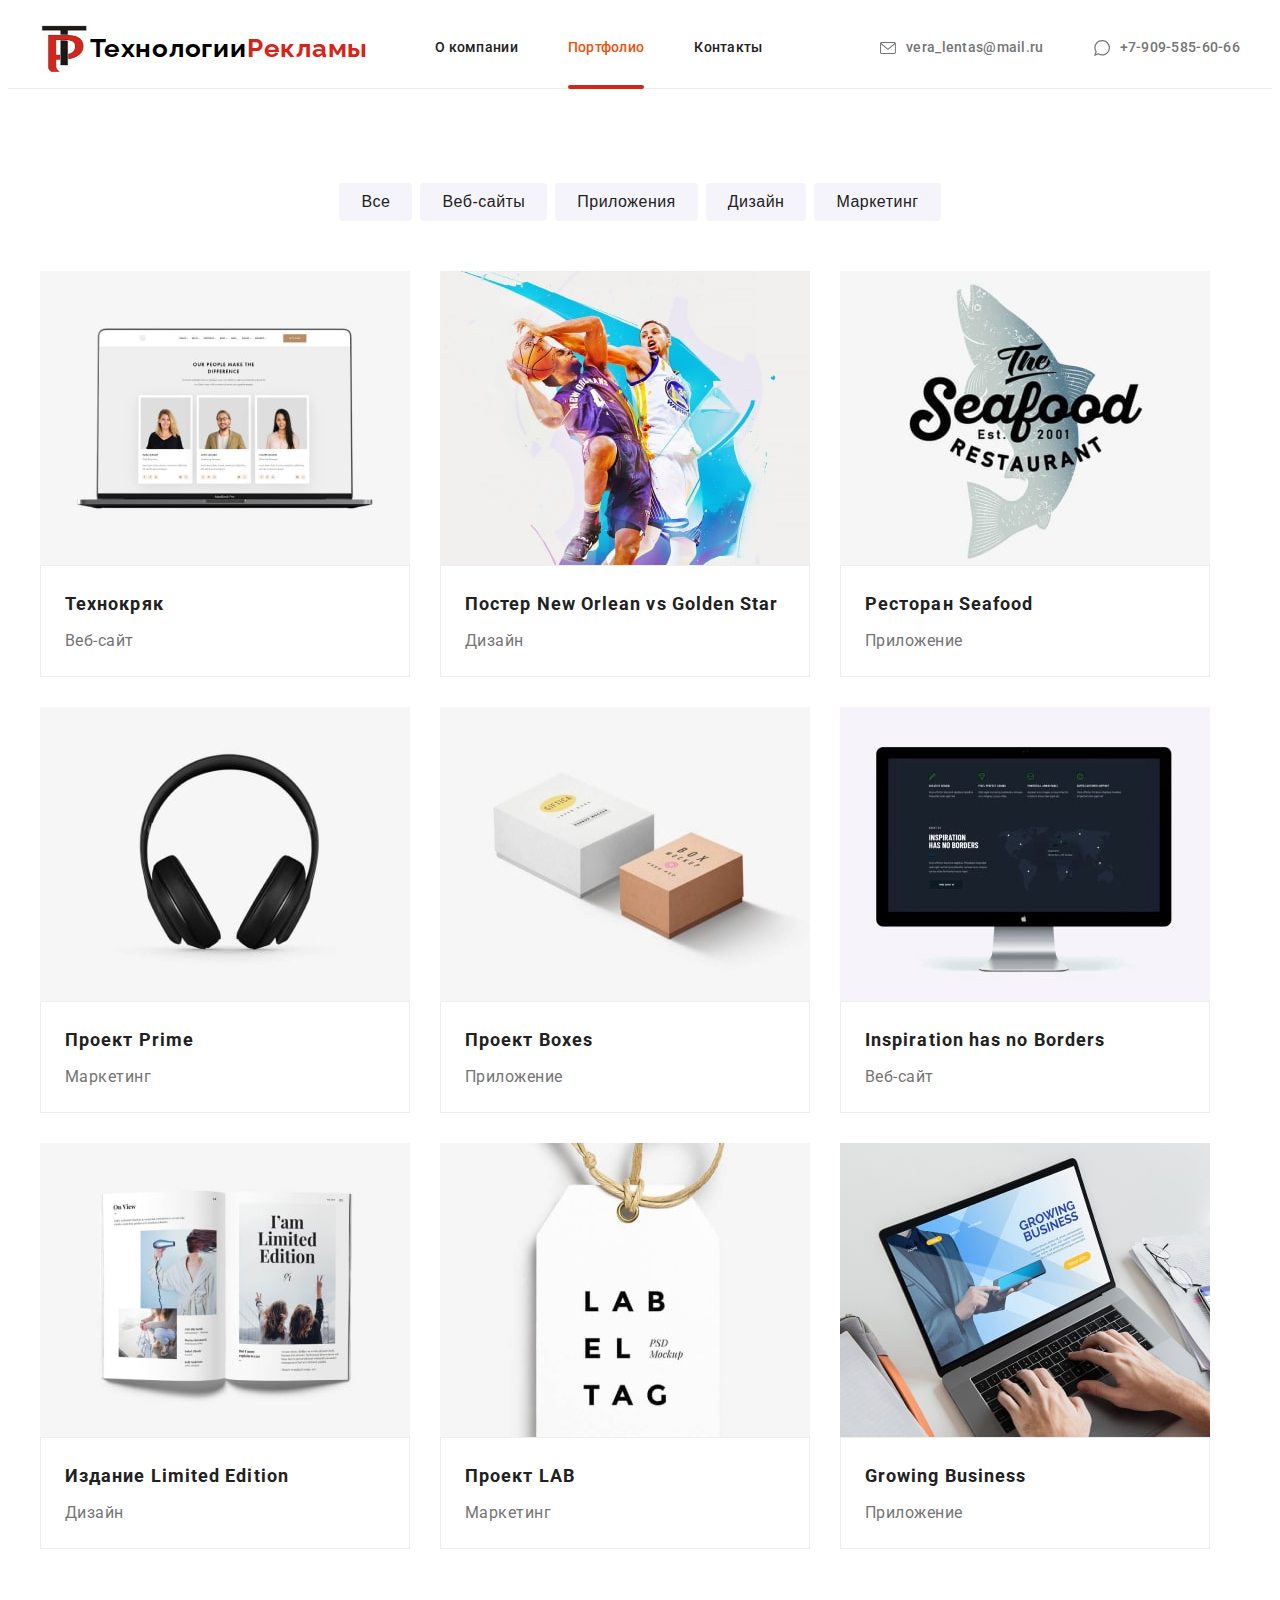
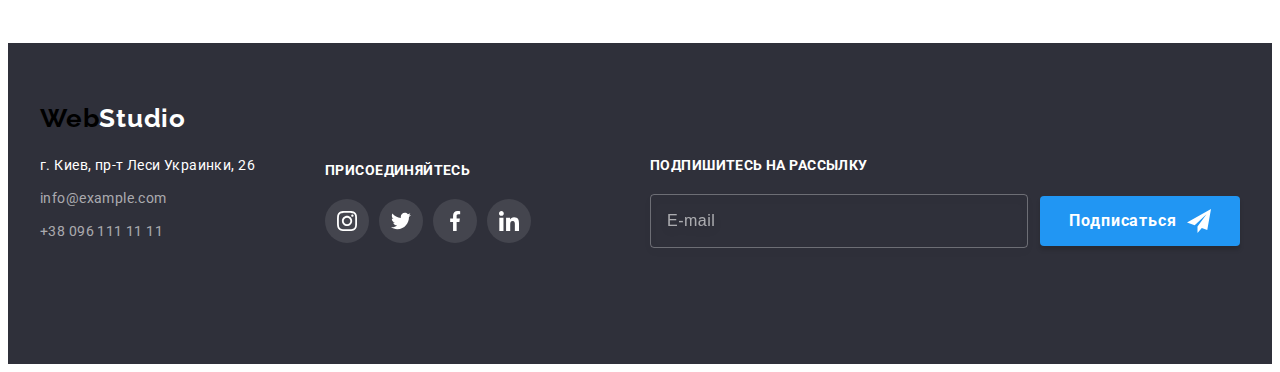
==== commit 9610e393: "add foto and text" ====
--- a/portfolio.html
+++ b/portfolio.html
@@ -5,6 +5,7 @@
     <meta charset="UTF-8" />
     <meta http-equiv="X-UA-Compatible" content="IE=edge" />
     <meta name="viewport" content="width=device-width, initial-scale=1.0" />
+    <link type="Image/x-icon" href="images/favicon.ico" rel="icon" />
     <title>Portfolio</title>
     <link rel="preconnect" href="https://fonts.googleapis.com" />
     <link rel="preconnect" href="https://fonts.gstatic.com" crossorigin />
@@ -22,7 +23,7 @@
     <header class="header">
         <div class="conteiner header__conteiner">
             <div class="header-mobile">
-                <a href="./index.html" class="logo">Web<span class="logo__red">Studio</span></a>
+                <a href="./index.html" class="logo">Технология<span class="logo__red">Рекламы</span></a>
                 <button type="button" class="header-mobile__open-btn">
                     <svg class="" width="40" height="40">
                         <use href="./images/icons.svg#icon-menu_40px"></use>
@@ -42,63 +43,74 @@
                             <a href="./index.html" class="mob-menu__link">Студия </a>
                         </li>
                         <li class="mob-menu__item">
-                            <a href="./portfolio.html" class="mob-menu__link navigation__link--active">Портфолио
-                            </a>
-                        </li>
-                        <li class="mob-menu__item">
-                            <a href="#contacts" class="mob-menu__link">Контакты </a>
-                        </li>
+                            <a href="./portfolio.html" class="mob-menu__link navigation__link--active">Портфолио </a>
+                        </li>
+
                     </ul>
                     <ul class="mob-menu__connect-list">
+                        <li class="mob-menu__item">
+                            <a href="" class="mob-menu__link">Контакты </a>
+                        </li>
                         <li class="mob-menu__connect-item">
-                            <a href="tel:+380961111111" class="mob-menu__connect-link"> +38 096 111 11 11 </a>
+                            <a href="https://wa.me/79095856066" class="mob-menu__connect-link" target="_blank">
+                                <svg class="connection__icon" viewBox="0 0 30.667 30.667">
+                                    <path
+                                        d="M30.667,14.939c0,8.25-6.74,14.938-15.056,14.938c-2.639,0-5.118-0.675-7.276-1.857L0,30.667l2.717-8.017 c-1.37-2.25-2.159-4.892-2.159-7.712C0.559,6.688,7.297,0,15.613,0C23.928,0.002,30.667,6.689,30.667,14.939z M15.61,2.382 c-6.979,0-12.656,5.634-12.656,12.56c0,2.748,0.896,5.292,2.411,7.362l-1.58,4.663l4.862-1.545c2,1.312,4.393,2.076,6.963,2.076 c6.979,0,12.658-5.633,12.658-12.559C28.27,8.016,22.59,2.382,15.61,2.382z M23.214,18.38c-0.094-0.151-0.34-0.243-0.708-0.427 c-0.367-0.184-2.184-1.069-2.521-1.189c-0.34-0.123-0.586-0.185-0.832,0.182c-0.243,0.367-0.951,1.191-1.168,1.437 c-0.215,0.245-0.43,0.276-0.799,0.095c-0.369-0.186-1.559-0.57-2.969-1.817c-1.097-0.972-1.838-2.169-2.052-2.536 c-0.217-0.366-0.022-0.564,0.161-0.746c0.165-0.165,0.369-0.428,0.554-0.643c0.185-0.213,0.246-0.364,0.369-0.609 c0.121-0.245,0.06-0.458-0.031-0.643c-0.092-0.184-0.829-1.984-1.138-2.717c-0.307-0.732-0.614-0.611-0.83-0.611 c-0.215,0-0.461-0.03-0.707-0.03S9.897,8.215,9.56,8.582s-1.291,1.252-1.291,3.054c0,1.804,1.321,3.543,1.506,3.787 c0.186,0.243,2.554,4.062,6.305,5.528c3.753,1.465,3.753,0.976,4.429,0.914c0.678-0.062,2.184-0.885,2.49-1.739 C23.307,19.268,23.307,18.533,23.214,18.38z" />
+                                </svg>
+                                +7-909-585-60-66
+                            </a>
                         </li>
                         <li class="mob-menu__connect-item">
-                            <a href="mailto:info@devstudio.com" class="mob-menu__connect-link--email">
-                                info@devstudio.com
+                            <a href="mailto:vera_lentas@mail.ru" class="mob-menu__connect-link--email">
+                                <svg class="connection__icon">
+                                    <use href="./images/icons.svg#icon-envelope-hover-1">
+                                    </use>
+                                </svg>
+                                vera_lentas@mail.ru
+
                             </a>
                         </li>
                     </ul>
-                    <ul class="mob-menu__soc-list">
-                        <li class="mob-menu__soc-item">
-                            <a href="" class="mob-menu__soc-link">Instagram</a>
-                        </li>
-                        <li class="mob-menu__soc-item">
-                            <a href="" class="mob-menu__soc-link">Twitter</a>
-                        </li>
-                        <li class="mob-menu__soc-item">
-                            <a href="" class="mob-menu__soc-link">Facebook</a>
-                        </li>
-                        <li class="mob-menu__soc-item">
-                            <a href="" class="mob-menu__soc-link">LinkedIn</a>
-                        </li>
-                    </ul>
+
                 </div>
             </div>
 
             <nav class="main-nav">
-                <a href="./index.html" class="logo">Web<span class="logo__red">Studio</span></a>
+                <img class="logo__img" src="./images/logo.png" alt="Логотип Технологии Рекламы">
+                <a href="./index.html" class="logo">Технологии<span class="logo__red">Рекламы</span></a>
                 <ul class="navigation">
-                    <li class="navigation__item">
-                        <a href="./index.html" class="navigation__link">Студия</a>
-                    </li>
-                    <li class="navigation__item">
-                        <a href="./portfolio.html" class="navigation__link navigation__link--active">Портфолио</a>
-                    </li>
+                    <li class="navigation__item"><a href="./index.html" class="navigation__link">О
+                            компании</a></li>
+                    <li class="navigation__item"><a href="./portfolio.html"
+                            class="navigation__link navigation__link--active">Портфолио</a></li>
                     <li class="navigation__item"><a href="#contacts" class="navigation__link">Контакты</a></li>
                 </ul>
             </nav>
 
             <ul class="connection">
+                <li class="connection__item"><a href="mailto:vera_lentas@mail.ru" class="connection__link"><svg
+                            class="connection__icon">
+                            <use href="./images/icons.svg#icon-envelope-hover-1">
+                            </use>
+                        </svg>vera_lentas@mail.ru</a></li>
                 <li class="connection__item">
-                    <a href="mailto:info@devstudio.com" class="connection__link"><svg class="connection__icon">
-                            <use href="./images/icons.svg#icon-envelope-hover-1"></use>
-                        </svg>info@devstudio.com</a>
-                </li>
-                <li class="connection__item">
-                    <a href="tel:+380961111111" class="connection__link"><svg class="connection__icon">
-                            <use href="./images/icons.svg#icon-smartphone-1"></use>
-                        </svg>+38 096 111 11 11</a>
+                    <a href="https://wa.me/79095856066" class="connection__link" target="_blank">
+                        <svg class="connection__icon" viewBox="0 0 30.667 30.667">
+                            <path d="M30.667,14.939c0,8.25-6.74,14.938-15.056,14.938c-2.639,0-5.118-0.675-7.276-1.857L0,30.667l2.717-8.017 
+                                c-1.37-2.25-2.159-4.892-2.159-7.712C0.559,6.688,7.297,0,15.613,0C23.928,0.002,30.667,6.689,30.667,14.939z
+                                 M15.61,2.382 c-6.979,0-12.656,5.634-12.656,12.56c0,2.748,0.896,5.292,2.411,7.362l-1.58,4.663l4.862-1.545c2,
+                                 1.312,4.393,2.076,6.963,2.076 c6.979,0,12.658-5.633,12.658-12.559C28.27,8.016,22.59,2.382,15.61,2.382z 
+                                 M23.214,18.38c-0.094-0.151-0.34-0.243-0.708-0.427 c-0.367-0.184-2.184-1.069-2.521-1.189c-0.34-0.123-0.586-
+                                 0.185-0.832,0.182c-0.243,0.367-0.951,1.191-1.168,1.437 c-0.215,0.245-0.43,0.276-0.799,0.095c-0.369-0.186-
+                                 1.559-0.57-2.969-1.817c-1.097-0.972-1.838-2.169-2.052-2.536 c-0.217-0.366-0.022-0.564,0.161-0.746c0.165-
+                                 0.165,0.369-0.428,0.554-0.643c0.185-0.213,0.246-0.364,0.369-0.609 c0.121-0.245,0.06-0.458-0.031-
+                                 0.643c-0.092-0.184-0.829-1.984-1.138-2.717c-0.307-0.732-0.614-0.611-0.83-0.611 c-0.215,0-0.461-
+                                 0.03-0.707-0.03S9.897,8.215,9.56,8.582s-1.291,1.252-1.291,3.054c0,1.804,1.321,3.543,1.506,3.787 c0.186,
+                                 0.243,2.554,4.062,6.305,5.528c3.753,1.465,3.753,0.976,4.429,0.914c0.678-0.062,2.184-0.885,2.49-
+                                 1.739 C23.307,19.268,23.307,18.533,23.214,18.38z" />
+                        </svg>
+                        +7-909-585-60-66
+                    </a>
                 </li>
             </ul>
         </div>
--- a/css/main.min.css
+++ b/css/main.min.css
@@ -1 +1 @@
-body{font-family:"Roboto",sans-serif;color:var(--main-title-color)}.no-scroll{overflow:hidden}p,h1,h2,h3,h4,h5,h6{margin:0px}ul{list-style:none;padding-left:0px;margin:0px}img{display:block;min-width:100%}a{text-decoration:none}.visually-hidden{position:absolute;white-space:nowrap;width:1px;height:1px;overflow:hidden;border:0;padding:0;clip:rect(0 0 0 0);clip-path:inset(50%);margin:-1px}:root{--header-color: #ffffff;--main-title-color: #212121;--main-text-color: #757575;--accent-color: #2196f3;--accent-color-red: #d82418;--accent-color-orange: #ed510b;--background-color: #2f303a;--header-link: #212121;--timing-duration: 250ms cubic-bezier(0.4, 0, 0.2, 1)}.button{color:var(--title-text-color);background-color:#f5f4fa;font-weight:500;font-size:16px;line-height:1.6;text-align:center;letter-spacing:.03em;cursor:pointer;border:rgba(0,0,0,0);border-radius:4px;padding:6px 22px;transition:background-color var(--timing-duration),color var(--timing-duration),box-shadow var(--timing-duration)}.button:hover,.button:focus,.button:active{background-color:var(--accent-color-orange);color:var(--header-color);box-shadow:0px 3px 1px rgba(0,0,0,.1),0px 1px 2px rgba(0,0,0,.08),0px 2px 2px rgba(0,0,0,.12);border-radius:4px}.button__blue{width:200px;height:50px;padding-top:10px;padding-bottom:10px;color:var(--header-color);background-color:var(--accent-color-orange);cursor:pointer}.button__blue:hover,.button__blue:focus,.button__blue:active{background-color:#1a8feb;color:var(--header-color)}.conteiner{padding-right:15px;padding-left:15px}@media screen and (min-width: 480px){.conteiner{width:480px;margin:0 auto}}@media screen and (min-width: 768px){.conteiner{width:768px}}@media screen and (min-width: 1200px){.conteiner{width:1200px}}.logo{font-family:"Raleway";font-weight:700;font-size:24px;line-height:1.17;letter-spacing:.03em;color:#000;width:134px;text-decoration:none}@media screen and (min-width: 1200px){.logo{width:145px;font-size:26px;line-height:1.19}}.logo__red{color:var(--accent-color-red)}.logo__light{color:var(--header-color)}.logo__img{display:block;min-width:50px;height:50px}.backdrop{position:fixed;top:0;left:0;width:100%;height:100%;background-color:rgba(0,0,0,.2);opacity:1;transition:opacity var(--timing-duration),visibility var(--timing-duration)}.backdrop.is-hidden{opacity:0;pointer-events:none;visibility:hidden}.backdrop.is-hidden .modal{transform:translate(-50%, -50%) scale(0.5);transition:transform var(--timing-duration)}.modal{position:relative;content:"";top:50%;left:50%;max-width:450px;max-height:609px;color:var(--main-text-color);font-family:Roboto,sans-serif;letter-spacing:.03em;background-color:var(--header-color);box-shadow:0px 1px 3px rgba(0,0,0,.12),0px 1px 1px rgba(0,0,0,.14),0px 2px 1px rgba(0,0,0,.2);border-radius:4px;transform:translate(-50%, -50%) scale(1);transition:transform var(--timing-duration),background-color var(--timing-duration),box-shadow var(--timing-duration)}@media screen and (min-width: 768px){.modal{position:absolute}}@media screen and (min-width: 1200px){.modal{width:528px;height:581px}}.modal-button{position:absolute;content:"";top:8px;right:8px;display:flex;justify-content:center;align-items:center;width:30px;height:30px;border-radius:50%;background-color:var(--header-color);cursor:pointer;border:1px solid rgba(0,0,0,.1)}.modal-icon{fill:currentColor;transition:fill var(--timing-duration)}.modal-button:hover .modal-icon,.modal-button:focus .modal-icon{fill:var(--accent-color)}.form{padding:40px;font-size:12px;line-height:1.16;letter-spacing:.01em}.modal-title{font-weight:700;font-size:20px;line-height:1.5;text-align:center;color:var(--main-title-color);margin-bottom:12px}@media screen and (min-width: 1200px){.modal-title{line-height:1.15}}.form-field{position:relative;margin-bottom:10px}.form-field.comment{margin-bottom:20px}.form-label{display:block;width:100%;margin-bottom:4px}.form-input{display:block;width:100%;height:40px;padding-left:42px;border:1px solid rgba(33,33,33,.2);border-radius:4px;transition:border-color var(--timing-duration)}.form-input:focus,.form-input:hover{border-color:var(--accent-color)}.form-input:focus+.form-icon,.form-input:hover+.form-icon{fill:var(--accent-color)}.form-icon{position:absolute;top:50%;left:12px;transform:translateY(-50%);transition:fill var(--timing-duration)}.form-comment{display:block;margin-bottom:4px}.modal-text:hover,.modal-text:focus{border-color:var(--accent-color)}.form-check{position:relative;display:flex;justify-content:center;align-items:center;margin-bottom:30px}.modal-text{display:block;width:100%;height:120px;font-size:12px;line-height:1.16;letter-spacing:.01em;resize:none;padding:12px 16px;border:1px solid rgba(33,33,33,.2);border-radius:4px;transition:border-color var(--timing-duration)}.modal-text::placeholder{color:rgba(117,117,117,.5)}.check-text{display:flex;align-items:center;font-size:12px;line-height:1.17;letter-spacing:.03em}@media screen and (min-width: 1200px){.check-text{font-size:14px;line-height:1.7}}.box-icon{display:flex;justify-content:center;align-items:center;width:16px;height:15px;margin-right:7px;border:2px solid var(--header-link);border-radius:2px;transition:background-color var(--timing-duration),border-color var(--timing-duration)}.check-input:checked+.check-text .box-icon{background-color:var(--accent-color);border-color:rgba(0,0,0,0)}.submit-button{width:200px;height:50px;display:flex;align-items:center;justify-content:center;margin-left:auto;margin-right:auto;color:var(--header-color);background-color:var(--accent-color);font-family:inherit;font-weight:700;font-size:16px;line-height:1.8;text-align:center;letter-spacing:.06em;cursor:pointer;box-shadow:0px 4px 4px rgba(0,0,0,.15);border-radius:4px;border:rgba(0,0,0,0)}.check-icon{display:flex;justify-content:center;align-items:center;fill:var(--header-color)}.policy-link{color:var(--accent-color)}.header-mobile{display:flex;justify-content:space-between;align-items:center;width:100%}@media screen and (min-width: 768px){.header-mobile{display:none}}.mob-menu{position:fixed;z-index:5;top:0;left:0;width:100vw;height:100vh;background:#fff}@media screen and (min-width: 768px){.mob-menu{display:none}}.mob-menu__box{display:flex;flex-direction:column;height:100%;max-width:768px;justify-content:space-between;padding:48px 40px;margin:auto;overflow-y:auto}.header-mobile__open-btn{padding:10px 0;border:none;background-color:rgba(0,0,0,0);cursor:pointer;fill:#212121;transition:fill var(--timing-duration)}.header-mobile__open-btn:hover,.header-mobile__open-btn:focus{fill:var(--accent-color)}.header-mobile__close-btn{display:block;position:absolute;top:0;right:0;margin-left:auto;padding:10px 15px;border:none;background-color:rgba(0,0,0,0);cursor:pointer;fill:#212121;transition:fill var(--timing-duration)}.header-mobile__close-btn:hover,.header-mobile__close-btn:focus{fill:var(--accent-color)}.is-hidden{opacity:0;pointer-events:none;visibility:hidden}.mob-menu__item{margin-bottom:32px}.mob-menu__link{font-weight:500;font-size:40px;line-height:1.17;letter-spacing:.02em;text-decoration:none;color:#212121;transition:color var(--timing-duration)}.mob-menu__link:hover,.mob-menu__link:focus{color:var(--accent-color)}.mob-menu__connect-list{margin-bottom:64px}.mob-menu__connect-item:first-child{margin-bottom:32px}.mob-menu__connect-link{font-weight:500;font-size:34px;line-height:1.18;letter-spacing:.02em;color:var(--accent-color);transition:color var(--timing-duration)}.mob-menu__connect-link--email{font-weight:500;font-size:24px;line-height:1.17;letter-spacing:.02em;color:#757575;transition:color var(--timing-duration)}.mob-menu__connect-link--email:hover,.mob-menu__connect-link--email:focus{color:var(--accent-color)}.mob-menu__soc-list{display:flex}.mob-menu__soc-item:not(:last-child){margin-right:10px;border-right:1px solid rgba(33,33,33,.2)}.mob-menu__soc-link{font-weight:500;font-size:18px;line-height:1.22;letter-spacing:.02em;color:var(--accent-color);padding-right:10px;transition:color var(--timing-duration)}.section{padding-top:60px;padding-bottom:60px}@media screen and (min-width: 1200px){.section{padding-top:94px;padding-bottom:94px}}.section--no-padding-top{padding-top:0}@media screen and (max-width: 1199px){.section--no-padding-top{display:none}}.section--other-background{background-color:#f5f4fa}.section__title{font-weight:700;font-size:28px;line-height:1.18;letter-spacing:.03em;color:var(--main-title-color);text-align:center;margin-bottom:30px}@media screen and (min-width: 1200px){.section__title{margin-bottom:50px;font-size:36px;line-height:1.17}}.main-nav{display:flex;align-items:center}@media screen and (max-width: 767.9px){.main-nav{display:none}}.navigation{display:flex;align-items:center;margin-left:200px;width:max-content}.navigation__item{position:relative;margin-right:15px}.navigation__item:not(:last-child){margin-right:50px}.navigation__link{display:inline-block;font-weight:500;font-size:14px;line-height:1.14;letter-spacing:.02em;color:var(--header-link);text-decoration:none;list-style:none;padding-top:32px;padding-bottom:32px;transition:color var(--timing-duration)}.navigation__link:hover,.navigation__link:focus,.navigation__link:active{color:var(--accent-color-orange)}.navigation__link--active{color:var(--accent-color-orange)}.navigation__link--active::after{position:absolute;content:"";width:100%;height:4px;left:0;bottom:-1px;border-radius:2px;background-color:var(--accent-color-red)}.header{border-bottom:1px solid #ececec;position:relative}.header__conteiner{display:flex;align-items:center}.connection{margin-left:auto;align-items:center}@media screen and (max-width: 767.8px){.connection{display:none}}@media screen and (min-width: 1200px){.connection{display:flex}}.connection__item{margin:0 auto}.connection .connection__item+.connection__item{margin-top:10px}@media screen and (min-width: 1200px){.connection .connection__item+.connection__item{margin-left:50px;margin-top:0}}.connection__link{display:flex;font-weight:500;font-size:12px;line-height:1.17;letter-spacing:.02em;color:var(--main-text-color);text-decoration:none;list-style:none;transition:color var(--timing-duration)}.connection__link:hover,.connection__link:focus,.connection__link:active{color:var(--accent-color-orange)}@media screen and (min-width: 1200px){.connection__link{padding-top:32px;padding-bottom:32px;font-size:14px;line-height:1.14}}.connection__icon{width:16px;height:16px;padding:0;margin:0 10px 0 0;align-items:center;fill:#757575}.connection__link:hover .connection__icon,.connection__link:focus .connection__icon,.connection__link:active .connection__icon{fill:var(--accent-color-orange)}.hero-content{max-width:100%;margin:0 auto;background-image:linear-gradient(to top, rgba(47, 48, 58, 0.4), rgba(47, 48, 58, 0.4)),url(../images/mobile/hero-mobile.jpg);background-color:#c4c4c4;background-size:cover;background-position:center;background-repeat:no-repeat;text-align:center;padding:118px 0}@media screen and (max-width: 767px){.hero-content{box-shadow:0px 4px 4px rgba(0,0,0,.25)}}@media screen and (min-width: 768px){.hero-content{background-image:linear-gradient(to top, rgba(47, 48, 58, 0.4), rgba(47, 48, 58, 0.4)),url(../images/tablet/hero-tablet.jpg)}}@media screen and (min-width: 1200px){.hero-content{background-image:linear-gradient(to top, rgba(47, 48, 58, 0.4), rgba(47, 48, 58, 0.4)),url(../images/desktop/hero-desktop.jpg);padding:200px 0;max-width:1600px}}.hero-content__title{font-weight:900;font-size:26px;line-height:1.62;letter-spacing:.06em;color:#fff;text-transform:uppercase;margin-top:0px;margin-bottom:30px}@media screen and (min-width: 1200px){.hero-content__title{font-size:44px;line-height:1.36}}@media screen and (min-width: 768px){.features{display:flex;flex-wrap:wrap;margin:-15px}}@media screen and (max-width: 767px){.features__item:not(:last-child){margin-bottom:30px}}@media screen and (min-width: 768px){.features__item{margin:15px;flex-basis:calc((100% - 60px)/2)}}@media screen and (min-width: 1200px){.features__item{flex-basis:calc((100% - 120px)/4)}}.features__title{font-weight:700;font-size:14px;line-height:1.14;letter-spacing:.03em;color:var(--main-title-color);text-transform:uppercase;margin-top:0px;margin-bottom:10px}@media screen and (max-width: 767px){.features__title{text-align:center}}.features__text{font-size:14px;line-height:1.71;letter-spacing:.03em;color:var(--main-text-color);margin-top:0px;margin-bottom:0px}.features__box{display:flex;justify-content:center;align-items:center;margin-bottom:30px;height:120px;background-color:#f5f4fa}.features__svg{width:70px;height:70px}.activities{display:flex;justify-content:space-between}.activities__card-text{display:flex;justify-content:center;align-items:center;position:absolute;width:100%;height:70px;left:0;bottom:0;font-weight:700;font-size:14px;line-height:1.14;letter-spacing:.03em;text-transform:uppercase;color:var(--header-color);background-color:rgba(47,48,58,.8);text-align:center;hyphens:auto;word-wrap:break-word}.activities__item{position:relative}@media screen and (min-width: 768px){.team{display:flex;flex-wrap:wrap;margin:-15px}}.team__title{font-weight:500;font-size:16px;line-height:1.19;letter-spacing:.03em;color:var(--main-title-color);margin-bottom:10px}.team__item{text-align:center;background:#fff;box-shadow:0px 1px 3px rgba(0,0,0,.12),0px 1px 1px rgba(0,0,0,.14),0px 2px 1px rgba(0,0,0,.2);border-radius:0px 0px 4px 4px}@media screen and (max-width: 767px){.team__item:not(:last-child){margin-bottom:30px}}@media screen and (min-width: 768px){.team__item{margin:15px;flex-basis:calc((100% - 60px)/2)}}@media screen and (min-width: 1200px){.team__item{flex-basis:calc((100% - 120px)/4)}}.team__text{font-size:16px;line-height:1.19;letter-spacing:.03em;color:var(--main-text-color);margin-bottom:16px}.team__card{padding-top:30px;padding-bottom:30px}.social{display:flex;justify-content:center}.social__link{display:flex;width:44px;height:44px;border-radius:50%;justify-content:center;align-items:center;background-color:var(--header-color);transition:background-color var(--timing-duration)}.social__link:hover,.social__link:focus,.social__link:active{background-color:var(--accent-color)}.social__link:hover .social__icon,.social__link:focus .social__icon,.social__link:active .social__icon{fill:#fff}.social__item+.social__item{margin-left:10px}.social__icon{fill:#afb1b8}.client-list{display:flex;flex-wrap:wrap;margin:-15px;align-content:space-between}.client-list__item{height:92px;margin:15px;flex-basis:calc((100% - 60px)/2)}@media screen and (min-width: 768px){.client-list__item{flex-basis:calc((100% - 90px)/3)}}@media screen and (min-width: 1200px){.client-list__item{flex-basis:calc((100% - 180px)/6)}}.client-list__link{display:flex;align-items:center;justify-content:center;width:100%;height:100%;color:#afb1b8;border:1px solid #afb1b8;box-sizing:border-box;border-radius:4px;cursor:pointer;transition:color var(--timing-duration),border-color var(--timing-duration)}.client-list__link:hover,.client-list__link:focus,.client-list__link:active{color:var(--accent-color);border-color:var(--accent-color)}.client-list__icon{fill:currentColor}.filters-list{display:flex;flex-wrap:wrap;justify-content:center;margin-bottom:40px}@media screen and (min-width: 768px){.filters-list{margin-bottom:30px}}@media screen and (min-width: 1200px){.filters-list{margin-bottom:50px}}@media screen and (max-width: 767px){.filters-list-item:not(:nth-last-child(-n+2)){margin-bottom:15px}}.filters-list-item:not(:last-child){margin-right:8px}@media screen and (min-width: 768px){.card-list{display:flex;flex-wrap:wrap;margin:-15px}}.card-list__item{background:#fff}@media screen and (max-width: 767px){.card-list__item:not(:last-child){margin-bottom:30px}}@media screen and (min-width: 768px){.card-list__item{margin:15px;max-width:354px;flex-basis:calc((100% - 60px)/2)}}@media screen and (min-width: 1200px){.card-list__item{max-width:370px;flex-basis:calc((100% - 90px)/3)}}.card-list__link{display:flex;flex-direction:column;height:100%;text-decoration:none;transition:box-shadow var(--timing-duration)}.card-list__link:hover,.card-list__link:focus{box-shadow:0px 1px 1px rgba(0,0,0,.12),0px 4px 4px rgba(0,0,0,.06),1px 4px 6px rgba(0,0,0,.16)}.card-box{flex-grow:1;padding:20px 24px;border:1px solid #eee}.card-box__title{font-weight:700;font-size:18px;line-height:2;letter-spacing:.06em;color:var(--main-title-color);margin-bottom:4px}.card-box__text{font-size:16px;line-height:1.88;letter-spacing:.03em;color:var(--main-text-color)}.card-box__text-overlay{position:absolute;content:"";top:0;left:0;width:100%;height:100%;font-size:18px;line-height:1.5;color:var(--header-color);padding:64px 24px;background-color:rgba(33,150,243,.9);transform:translateY(101%);transition:transform var(--timing-duration)}.card-list__link:hover .card-box__text-overlay,.card-list__link:focus .card-box__text-overlay{transform:translateY(0)}.card-box__text-overlay{font-size:18px;line-height:1.5;color:var(--header-color);padding:64px 24px}.card-list__overlay{position:relative;overflow:hidden}.footer-content{background-color:var(--background-color);padding-top:60px;padding-bottom:60px}@media screen and (min-width: 768px){.footer-tablet{display:flex;align-items:baseline;justify-content:space-around}}.address{margin-top:20px;margin-bottom:60px}.address__link{font-family:"Roboto";font-style:normal;font-weight:400;font-size:14px;line-height:1.71;letter-spacing:.03em;color:rgba(255,255,255,.6);text-decoration:none;transition:background-color var(--timing-duration)}.address__link:hover,.address__link:focus,.address__link:active{color:var(--accent-color)}.address__map{font-family:"Roboto";font-style:normal;font-weight:400;font-size:14px;line-height:1.71;letter-spacing:.03em;color:#fff;text-decoration:none;transition:color var(--timing-duration)}.address__map:hover,.address__map:focus,.address__map:active{color:var(--accent-color)}.address__item:not(:last-child){margin-bottom:8px}@media screen and (min-width: 1200px){.address__item:not(:last-child){margin-bottom:9px}}.footer-social__title{display:block;font-weight:700;font-size:14px;line-height:1.14;letter-spacing:.03em;color:var(--header-color);text-transform:uppercase;margin-top:0px;margin-bottom:20px}.footer-cont{text-align:center}@media screen and (min-width: 1200px){.footer-cont{display:flex;align-items:baseline;text-align:left}}.footer-social{text-align:center;margin:0}@media screen and (min-width: 1200px){.footer-social{margin-left:70px}}.footer-social__list{display:flex;justify-content:center}.footer-social__link{background:rgba(255,255,255,.1);display:flex;width:44px;height:44px;border-radius:50%;justify-content:center;align-items:center;transition:background-color var(--timing-duration)}.footer-social__link:hover,.footer-social__link:focus,.footer-social__link:active{background-color:var(--accent-color)}.footer-social__icon{fill:#fff}.footer-social__item+.footer-social__item{margin-left:10px}@media screen and (min-width: 481px)and (max-width: 1199px){.subscribe-form{margin-top:60px}}@media screen and (min-width: 1200px){.subscribe-form{margin-left:auto}}.subscribe-form__container{align-items:center}@media screen and (min-width: 1200px){.subscribe-form__container{display:flex}}.subscribe-form__title{display:block;font-weight:700;font-size:14px;line-height:1.14;margin-bottom:20px;letter-spacing:.03em;text-transform:uppercase;color:var(--header-color)}.subscribe-form__mail{max-width:450px;width:100%;min-height:50px;background-color:rgba(0,0,0,0);margin-right:12px;padding-left:16px;font-size:16px;line-height:1.25;align-items:center;letter-spacing:.03em;color:var(--header-color);border:1px solid rgba(255,255,255,.3);filter:drop-shadow(0px 4px 4px rgba(0, 0, 0, 0.15));border-radius:4px;transition:border-color var(--timing-duration)}@media screen and (min-width: 1200px){.subscribe-form__mail{width:358px;align-items:center}}.subscribe-form__mail::placeholder{color:rgba(255,255,255,.6)}.subscribe-form__mail:focus{border-color:var(--accent-color)}.subscribe-button{margin:20px auto 0 auto;display:flex;justify-content:center;align-items:center;width:200px;height:50px;cursor:pointer;color:var(--header-color);background-color:var(--accent-color);border-color:rgba(0,0,0,0);font-family:inherit;font-weight:700;font-size:16px;line-height:1.8;text-align:center;letter-spacing:.06em;box-shadow:0px 4px 4px rgba(0,0,0,.15);border-radius:4px}@media screen and (min-width: 1200px){.subscribe-button{margin:0}}.subscribe-button__icon{margin-left:10px}/*# sourceMappingURL=main.min.css.map */+body{font-family:"Roboto",sans-serif;color:var(--main-title-color)}.no-scroll{overflow:hidden}p,h1,h2,h3,h4,h5,h6{margin:0px}ul{list-style:none;padding-left:0px;margin:0px}img{display:block;min-width:100%}a{text-decoration:none}.visually-hidden{position:absolute;white-space:nowrap;width:1px;height:1px;overflow:hidden;border:0;padding:0;clip:rect(0 0 0 0);clip-path:inset(50%);margin:-1px}:root{--header-color: #ffffff;--main-title-color: #212121;--main-text-color: #757575;--accent-color: #2196f3;--accent-color-red: #d82418;--accent-color-orange: #ed510b;--background-color: #2f303a;--header-link: #212121;--timing-duration: 250ms cubic-bezier(0.4, 0, 0.2, 1)}.button{color:var(--title-text-color);background-color:#f5f4fa;font-weight:500;font-size:16px;line-height:1.6;text-align:center;letter-spacing:.03em;cursor:pointer;border:rgba(0,0,0,0);border-radius:4px;padding:6px 22px;transition:background-color var(--timing-duration),color var(--timing-duration),box-shadow var(--timing-duration)}.button:hover,.button:focus,.button:active{background-color:var(--accent-color-orange);color:var(--header-color);box-shadow:0px 3px 1px rgba(0,0,0,.1),0px 1px 2px rgba(0,0,0,.08),0px 2px 2px rgba(0,0,0,.12);border-radius:4px}.button__blue{width:200px;height:50px;padding-top:10px;padding-bottom:10px;color:var(--header-color);background-color:var(--accent-color-orange);cursor:pointer}.button__blue:hover,.button__blue:focus,.button__blue:active{background-color:#1a8feb;color:var(--header-color)}.conteiner{padding-right:15px;padding-left:15px}@media screen and (min-width: 480px){.conteiner{width:480px;margin:0 auto}}@media screen and (min-width: 768px){.conteiner{width:768px}}@media screen and (min-width: 1200px){.conteiner{width:1200px}}.logo{font-family:"Raleway";font-weight:700;font-size:24px;line-height:1.17;letter-spacing:.03em;color:#000;width:134px;text-decoration:none}@media screen and (min-width: 1200px){.logo{width:145px;font-size:26px;line-height:1.19}}.logo__red{color:var(--accent-color-red)}.logo__light{color:var(--header-color)}.logo__img{display:block;min-width:50px;height:50px}.backdrop{position:fixed;top:0;left:0;width:100%;height:100%;background-color:rgba(0,0,0,.2);opacity:1;transition:opacity var(--timing-duration),visibility var(--timing-duration)}.backdrop.is-hidden{opacity:0;pointer-events:none;visibility:hidden}.backdrop.is-hidden .modal{transform:translate(-50%, -50%) scale(0.5);transition:transform var(--timing-duration)}.modal{position:relative;content:"";top:50%;left:50%;max-width:450px;max-height:609px;color:var(--main-text-color);font-family:Roboto,sans-serif;letter-spacing:.03em;background-color:var(--header-color);box-shadow:0px 1px 3px rgba(0,0,0,.12),0px 1px 1px rgba(0,0,0,.14),0px 2px 1px rgba(0,0,0,.2);border-radius:4px;transform:translate(-50%, -50%) scale(1);transition:transform var(--timing-duration),background-color var(--timing-duration),box-shadow var(--timing-duration)}@media screen and (min-width: 768px){.modal{position:absolute}}@media screen and (min-width: 1200px){.modal{width:528px;height:581px}}.modal-button{position:absolute;content:"";top:8px;right:8px;display:flex;justify-content:center;align-items:center;width:30px;height:30px;border-radius:50%;background-color:var(--header-color);cursor:pointer;border:1px solid rgba(0,0,0,.1)}.modal-icon{fill:currentColor;transition:fill var(--timing-duration)}.modal-button:hover .modal-icon,.modal-button:focus .modal-icon{fill:var(--accent-color)}.form{padding:40px;font-size:12px;line-height:1.16;letter-spacing:.01em}.modal-title{font-weight:700;font-size:20px;line-height:1.5;text-align:center;color:var(--main-title-color);margin-bottom:12px}@media screen and (min-width: 1200px){.modal-title{line-height:1.15}}.form-field{position:relative;margin-bottom:10px}.form-field.comment{margin-bottom:20px}.form-label{display:block;width:100%;margin-bottom:4px}.form-input{display:block;width:100%;height:40px;padding-left:42px;border:1px solid rgba(33,33,33,.2);border-radius:4px;transition:border-color var(--timing-duration)}.form-input:focus,.form-input:hover{border-color:var(--accent-color)}.form-input:focus+.form-icon,.form-input:hover+.form-icon{fill:var(--accent-color)}.form-icon{position:absolute;top:50%;left:12px;transform:translateY(-50%);transition:fill var(--timing-duration)}.form-comment{display:block;margin-bottom:4px}.modal-text:hover,.modal-text:focus{border-color:var(--accent-color)}.form-check{position:relative;display:flex;justify-content:center;align-items:center;margin-bottom:30px}.modal-text{display:block;width:100%;height:120px;font-size:12px;line-height:1.16;letter-spacing:.01em;resize:none;padding:12px 16px;border:1px solid rgba(33,33,33,.2);border-radius:4px;transition:border-color var(--timing-duration)}.modal-text::placeholder{color:rgba(117,117,117,.5)}.check-text{display:flex;align-items:center;font-size:12px;line-height:1.17;letter-spacing:.03em}@media screen and (min-width: 1200px){.check-text{font-size:14px;line-height:1.7}}.box-icon{display:flex;justify-content:center;align-items:center;width:16px;height:15px;margin-right:7px;border:2px solid var(--header-link);border-radius:2px;transition:background-color var(--timing-duration),border-color var(--timing-duration)}.check-input:checked+.check-text .box-icon{background-color:var(--accent-color);border-color:rgba(0,0,0,0)}.submit-button{width:200px;height:50px;display:flex;align-items:center;justify-content:center;margin-left:auto;margin-right:auto;color:var(--header-color);background-color:var(--accent-color);font-family:inherit;font-weight:700;font-size:16px;line-height:1.8;text-align:center;letter-spacing:.06em;cursor:pointer;box-shadow:0px 4px 4px rgba(0,0,0,.15);border-radius:4px;border:rgba(0,0,0,0)}.check-icon{display:flex;justify-content:center;align-items:center;fill:var(--header-color)}.policy-link{color:var(--accent-color)}.header-mobile{display:flex;justify-content:space-between;align-items:center;width:100%}@media screen and (min-width: 768px){.header-mobile{display:none}}.mob-menu{position:fixed;z-index:5;top:0;left:0;width:100vw;height:100vh;background:#fff}@media screen and (min-width: 768px){.mob-menu{display:none}}.mob-menu__list{display:flex;flex-direction:column;align-items:center}.mob-menu__box{display:flex;flex-direction:column;height:100%;max-width:768px;justify-content:space-between;padding:48px 40px;margin:auto;overflow-y:auto}.header-mobile__open-btn{padding:10px 0;border:none;background-color:rgba(0,0,0,0);cursor:pointer;fill:#212121;transition:fill var(--timing-duration)}.header-mobile__open-btn:hover,.header-mobile__open-btn:focus{fill:var(--accent-color-orange)}.header-mobile__close-btn{display:block;position:absolute;top:0;right:0;margin-left:auto;padding:10px 15px;border:none;background-color:rgba(0,0,0,0);cursor:pointer;fill:#212121;transition:fill var(--timing-duration)}.header-mobile__close-btn:hover,.header-mobile__close-btn:focus{fill:var(--accent-color-orange)}.is-hidden{opacity:0;pointer-events:none;visibility:hidden}.mob-menu__item{margin-bottom:32px}.mob-menu__link{font-weight:500;font-size:40px;line-height:1.17;letter-spacing:.02em;text-decoration:none;color:#212121;transition:color var(--timing-duration)}.mob-menu__link:hover,.mob-menu__link:focus{color:var(--accent-color-orange)}.mob-menu__connect-list{margin-bottom:64px;display:flex;flex-direction:column;align-items:center}.mob-menu__connect-item:first-child{margin-bottom:32px}.mob-menu__connect-link{font-weight:500;font-size:34px;line-height:1.18;letter-spacing:.02em;color:var(--accent-color-orange);transition:color var(--timing-duration)}.mob-menu__connect-link--email{font-weight:500;font-size:24px;line-height:1.17;letter-spacing:.02em;color:#757575;transition:color var(--timing-duration)}.mob-menu__connect-link--email:hover,.mob-menu__connect-link--email:focus{color:var(--accent-color-orange)}.mob-menu__soc-list{display:flex;justify-content:center}.mob-menu__soc-item:not(:last-child){margin-right:10px;border-right:1px solid rgba(33,33,33,.2)}.mob-menu__soc-link{font-weight:500;font-size:18px;line-height:1.22;letter-spacing:.02em;color:var(--accent-color-orange);padding-right:10px;transition:color var(--timing-duration)}.section{padding-top:60px;padding-bottom:60px}@media screen and (min-width: 1200px){.section{padding-top:94px;padding-bottom:94px}}.section--no-padding-top{padding-top:0}@media screen and (max-width: 1199px){.section--no-padding-top{display:none}}.section--other-background{background-color:#f5f4fa}.section__title{font-weight:700;font-size:28px;line-height:1.18;letter-spacing:.03em;color:var(--main-title-color);text-align:center;margin-bottom:30px}@media screen and (min-width: 1200px){.section__title{margin-bottom:50px;font-size:36px;line-height:1.17}}.main-nav{display:flex;align-items:center}@media screen and (max-width: 767.9px){.main-nav{display:none}}.navigation{display:flex;align-items:center;margin-left:200px;width:max-content}.navigation__item{position:relative;margin-right:15px}.navigation__item:not(:last-child){margin-right:50px}.navigation__link{display:inline-block;font-weight:500;font-size:14px;line-height:1.14;letter-spacing:.02em;color:var(--header-link);text-decoration:none;list-style:none;padding-top:32px;padding-bottom:32px;transition:color var(--timing-duration)}.navigation__link:hover,.navigation__link:focus,.navigation__link:active{color:var(--accent-color-orange)}.navigation__link--active{color:var(--accent-color-orange)}.navigation__link--active::after{position:absolute;content:"";width:100%;height:4px;left:0;bottom:-1px;border-radius:2px;background-color:var(--accent-color-red)}.header{border-bottom:1px solid #ececec;position:relative}.header__conteiner{display:flex;align-items:center}.connection{margin-left:auto;align-items:center}@media screen and (max-width: 767.8px){.connection{display:none}}@media screen and (min-width: 1200px){.connection{display:flex}}.connection__item{margin:0 auto}.connection .connection__item+.connection__item{margin-top:10px}@media screen and (min-width: 1200px){.connection .connection__item+.connection__item{margin-left:50px;margin-top:0}}.connection__link{display:flex;font-weight:500;font-size:12px;line-height:1.17;letter-spacing:.02em;color:var(--main-text-color);text-decoration:none;list-style:none;transition:color var(--timing-duration)}.connection__link:hover,.connection__link:focus,.connection__link:active{color:var(--accent-color-orange)}@media screen and (min-width: 1200px){.connection__link{padding-top:32px;padding-bottom:32px;font-size:14px;line-height:1.14}}.connection__icon{width:16px;height:16px;padding:0;margin:0 10px 0 0;align-items:center;fill:#757575}.connection__link:hover .connection__icon,.connection__link:focus .connection__icon,.connection__link:active .connection__icon{fill:var(--accent-color-orange)}.hero-content{max-width:100%;margin:0 auto;background-image:linear-gradient(to top, rgba(47, 48, 58, 0.4), rgba(47, 48, 58, 0.4)),url(../images/mobile/hero-mobile.jpg);background-color:#c4c4c4;background-size:cover;background-position:center;background-repeat:no-repeat;text-align:center;padding:118px 0}@media screen and (max-width: 767px){.hero-content{box-shadow:0px 4px 4px rgba(0,0,0,.25)}}@media screen and (min-width: 768px){.hero-content{background-image:linear-gradient(to top, rgba(47, 48, 58, 0.4), rgba(47, 48, 58, 0.4)),url(../images/tablet/hero-tablet.jpg)}}@media screen and (min-width: 1200px){.hero-content{background-image:linear-gradient(to top, rgba(47, 48, 58, 0.4), rgba(47, 48, 58, 0.4)),url(../images/desktop/hero-desktop.jpg);padding:200px 0;max-width:1600px}}.hero-content__title{font-weight:900;font-size:26px;line-height:1.62;letter-spacing:.06em;color:#fff;text-transform:uppercase;margin-top:0px;margin-bottom:30px}@media screen and (min-width: 1200px){.hero-content__title{font-size:44px;line-height:1.36}}@media screen and (min-width: 768px){.features{display:flex;flex-wrap:wrap;margin:-15px}}@media screen and (max-width: 767px){.features__item:not(:last-child){margin-bottom:30px}}@media screen and (min-width: 768px){.features__item{margin:15px;flex-basis:calc((100% - 60px)/2)}}@media screen and (min-width: 1200px){.features__item{flex-basis:calc((100% - 120px)/4)}}.features__title{font-weight:700;font-size:14px;line-height:1.14;letter-spacing:.03em;color:var(--main-title-color);text-transform:uppercase;margin-top:0px;margin-bottom:10px}@media screen and (max-width: 767px){.features__title{text-align:center}}.features__text{font-size:14px;line-height:1.71;letter-spacing:.03em;color:var(--main-text-color);margin-top:0px;margin-bottom:0px}.features__box{display:flex;justify-content:center;align-items:center;margin-bottom:30px;height:120px;background-color:#f5f4fa}.features__svg{width:70px;height:70px}.activities{display:flex;justify-content:space-between}.activities__card-text{display:flex;justify-content:center;align-items:center;position:absolute;width:100%;height:70px;left:0;bottom:0;font-weight:700;font-size:14px;line-height:1.14;letter-spacing:.03em;text-transform:uppercase;color:var(--header-color);background-color:rgba(47,48,58,.8);text-align:center;hyphens:auto;word-wrap:break-word}.activities__item{position:relative}@media screen and (min-width: 768px){.team{display:flex;flex-wrap:wrap;margin:-15px;justify-content:center}}.team__title{font-weight:500;font-size:16px;line-height:1.19;letter-spacing:.03em;color:var(--main-title-color);margin-bottom:10px}.team__item{text-align:center;background:#fff;box-shadow:0px 1px 3px rgba(0,0,0,.12),0px 1px 1px rgba(0,0,0,.14),0px 2px 1px rgba(0,0,0,.2);border-radius:0px 0px 4px 4px}@media screen and (max-width: 767px){.team__item:not(:last-child){margin-bottom:30px}}@media screen and (min-width: 768px){.team__item{margin:15px;flex-basis:calc((100% - 60px)/2)}}@media screen and (min-width: 1200px){.team__item{flex-basis:calc((100% - 120px)/2)}}.team__text{font-size:16px;line-height:1.19;letter-spacing:.03em;color:var(--main-text-color)}.team__card{padding-top:10px;padding-bottom:10px}.social{display:flex;justify-content:center}.social__link{display:flex;width:44px;height:44px;border-radius:50%;justify-content:center;align-items:center;background-color:var(--header-color);transition:background-color var(--timing-duration)}.social__link:hover,.social__link:focus,.social__link:active{background-color:var(--accent-color)}.social__link:hover .social__icon,.social__link:focus .social__icon,.social__link:active .social__icon{fill:#fff}.social__item+.social__item{margin-left:10px}.social__icon{fill:#afb1b8}.client-list{display:flex;flex-wrap:wrap;margin:-15px;align-content:space-between}.client-list__item{height:92px;margin:15px;flex-basis:calc((100% - 60px)/2)}@media screen and (min-width: 768px){.client-list__item{flex-basis:calc((100% - 90px)/3)}}@media screen and (min-width: 1200px){.client-list__item{flex-basis:calc((100% - 180px)/6)}}.client-list__link{display:flex;align-items:center;justify-content:center;width:100%;height:100%;color:#afb1b8;border:1px solid #afb1b8;box-sizing:border-box;border-radius:4px;cursor:pointer;transition:color var(--timing-duration),border-color var(--timing-duration)}.client-list__link:hover,.client-list__link:focus,.client-list__link:active{color:var(--accent-color);border-color:var(--accent-color)}.client-list__icon{fill:currentColor}.filters-list{display:flex;flex-wrap:wrap;justify-content:center;margin-bottom:40px}@media screen and (min-width: 768px){.filters-list{margin-bottom:30px}}@media screen and (min-width: 1200px){.filters-list{margin-bottom:50px}}@media screen and (max-width: 767px){.filters-list-item:not(:nth-last-child(-n+2)){margin-bottom:15px}}.filters-list-item:not(:last-child){margin-right:8px}@media screen and (min-width: 768px){.card-list{display:flex;flex-wrap:wrap;margin:-15px}}.card-list__item{background:#fff}@media screen and (max-width: 767px){.card-list__item:not(:last-child){margin-bottom:30px}}@media screen and (min-width: 768px){.card-list__item{margin:15px;max-width:354px;flex-basis:calc((100% - 60px)/2)}}@media screen and (min-width: 1200px){.card-list__item{max-width:370px;flex-basis:calc((100% - 90px)/3)}}.card-list__link{display:flex;flex-direction:column;height:100%;text-decoration:none;transition:box-shadow var(--timing-duration)}.card-list__link:hover,.card-list__link:focus{box-shadow:0px 1px 1px rgba(0,0,0,.12),0px 4px 4px rgba(0,0,0,.06),1px 4px 6px rgba(0,0,0,.16)}.card-box{flex-grow:1;padding:20px 24px;border:1px solid #eee}.card-box__title{font-weight:700;font-size:18px;line-height:2;letter-spacing:.06em;color:var(--main-title-color);margin-bottom:4px}.card-box__text{font-size:16px;line-height:1.88;letter-spacing:.03em;color:var(--main-text-color)}.card-box__text-overlay{position:absolute;content:"";top:0;left:0;width:100%;height:100%;font-size:18px;line-height:1.5;color:var(--header-color);padding:64px 24px;background-color:rgba(33,150,243,.9);transform:translateY(101%);transition:transform var(--timing-duration)}.card-list__link:hover .card-box__text-overlay,.card-list__link:focus .card-box__text-overlay{transform:translateY(0)}.card-box__text-overlay{font-size:18px;line-height:1.5;color:var(--header-color);padding:64px 24px}.card-list__overlay{position:relative;overflow:hidden}.footer-content{background-color:var(--background-color);padding-top:60px;padding-bottom:60px}@media screen and (min-width: 768px){.footer-tablet{display:flex;align-items:center;justify-content:space-around;color:#fff}}.address{margin-top:20px;margin-bottom:60px}.address__link{font-family:"Roboto";font-style:normal;font-weight:400;font-size:14px;line-height:1.71;letter-spacing:.03em;color:rgba(255,255,255,.6);text-decoration:none;transition:background-color var(--timing-duration)}.address__link:hover,.address__link:focus,.address__link:active{color:var(--accent-color)}.address__map{font-family:"Roboto";font-style:normal;font-weight:400;font-size:14px;line-height:1.71;letter-spacing:.03em;color:#fff;text-decoration:none;transition:color var(--timing-duration)}.address__map:hover,.address__map:focus,.address__map:active{color:var(--accent-color)}.address__item:not(:last-child){margin-bottom:8px}@media screen and (min-width: 1200px){.address__item:not(:last-child){margin-bottom:9px}}.footer-social__title{display:block;font-weight:700;font-size:14px;line-height:1.14;letter-spacing:.03em;color:var(--header-color);text-transform:uppercase;margin-top:0px;margin-bottom:20px}.footer-cont{text-align:center}@media screen and (min-width: 1200px){.footer-cont{display:flex;align-items:center;text-align:left}}.footer-social{margin:0;color:#fff}@media screen and (min-width: 1200px){.footer-social{margin-left:70px}}.footer-social__list{display:flex;justify-content:center}.footer-social__link{background:rgba(255,255,255,.1);display:flex;width:44px;height:44px;border-radius:50%;justify-content:center;align-items:center;transition:background-color var(--timing-duration)}.footer-social__link:hover,.footer-social__link:focus,.footer-social__link:active{background-color:var(--accent-color)}.footer-social__icon{fill:#fff}.footer-social__item+.footer-social__item{margin-left:10px}@media screen and (min-width: 481px)and (max-width: 1199px){.subscribe-form{margin-top:60px}}@media screen and (min-width: 1200px){.subscribe-form{margin-left:auto}}.subscribe-form__container{align-items:center}@media screen and (min-width: 1200px){.subscribe-form__container{display:flex}}.subscribe-form__title{display:block;font-weight:700;font-size:14px;line-height:1.14;margin-bottom:20px;letter-spacing:.03em;text-transform:uppercase;color:var(--header-color)}.subscribe-form__mail{max-width:450px;width:100%;min-height:50px;background-color:rgba(0,0,0,0);margin-right:12px;padding-left:16px;font-size:16px;line-height:1.25;align-items:center;letter-spacing:.03em;color:var(--header-color);border:1px solid rgba(255,255,255,.3);filter:drop-shadow(0px 4px 4px rgba(0, 0, 0, 0.15));border-radius:4px;transition:border-color var(--timing-duration)}@media screen and (min-width: 1200px){.subscribe-form__mail{width:358px;align-items:center}}.subscribe-form__mail::placeholder{color:rgba(255,255,255,.6)}.subscribe-form__mail:focus{border-color:var(--accent-color)}.subscribe-button{margin:20px auto 0 auto;display:flex;justify-content:center;align-items:center;width:200px;height:50px;cursor:pointer;color:var(--header-color);background-color:var(--accent-color);border-color:rgba(0,0,0,0);font-family:inherit;font-weight:700;font-size:16px;line-height:1.8;text-align:center;letter-spacing:.06em;box-shadow:0px 4px 4px rgba(0,0,0,.15);border-radius:4px}@media screen and (min-width: 1200px){.subscribe-button{margin:0}}.subscribe-button__icon{margin-left:10px}/*# sourceMappingURL=main.min.css.map */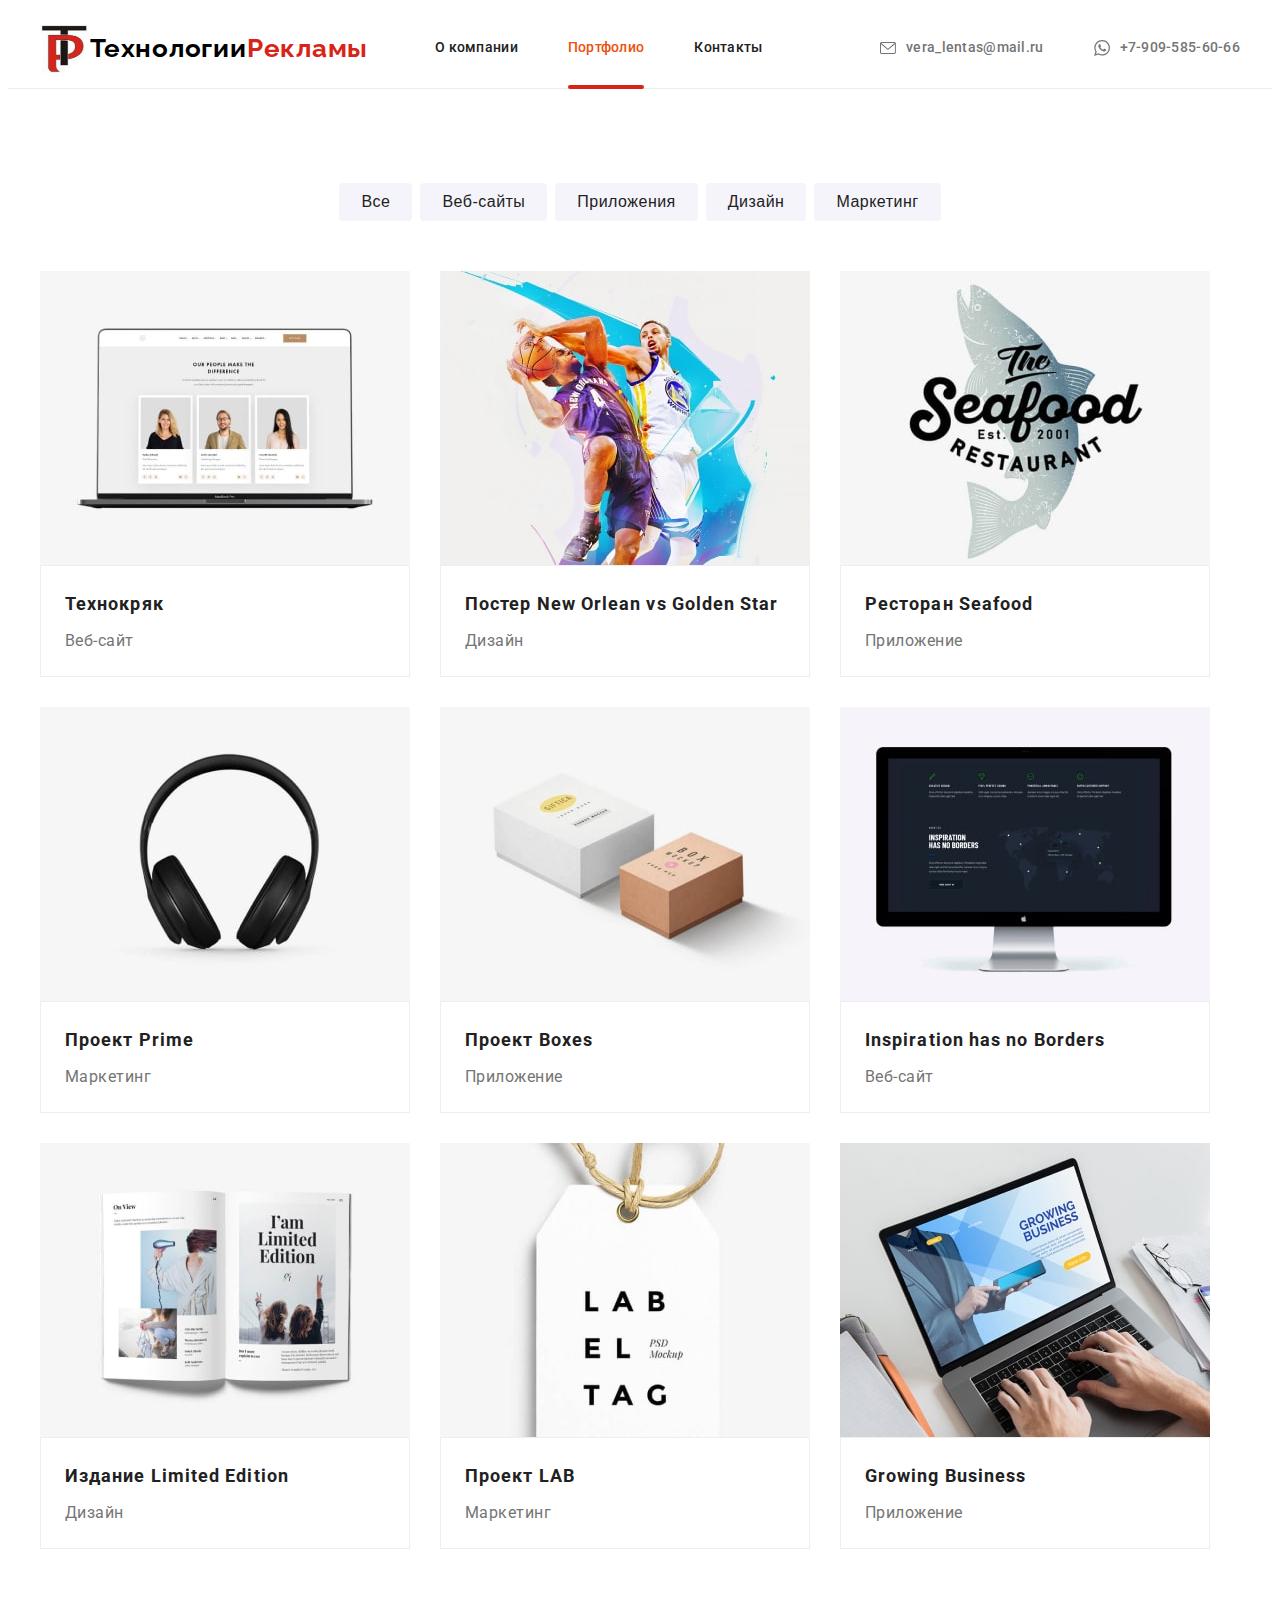
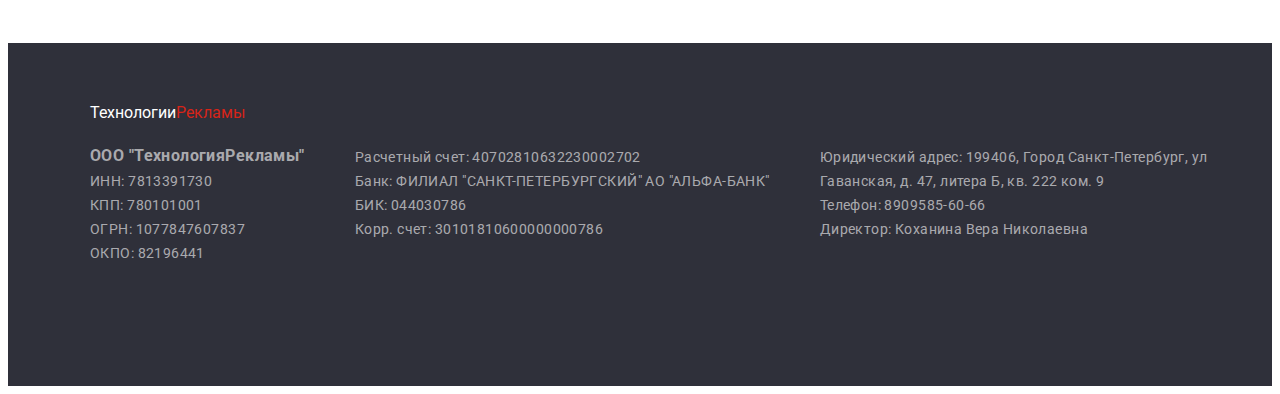
==== commit 41a6e718: "changes in footer" ====
--- a/portfolio.html
+++ b/portfolio.html
@@ -96,18 +96,8 @@
                 <li class="connection__item">
                     <a href="https://wa.me/79095856066" class="connection__link" target="_blank">
                         <svg class="connection__icon" viewBox="0 0 30.667 30.667">
-                            <path d="M30.667,14.939c0,8.25-6.74,14.938-15.056,14.938c-2.639,0-5.118-0.675-7.276-1.857L0,30.667l2.717-8.017 
-                                c-1.37-2.25-2.159-4.892-2.159-7.712C0.559,6.688,7.297,0,15.613,0C23.928,0.002,30.667,6.689,30.667,14.939z
-                                 M15.61,2.382 c-6.979,0-12.656,5.634-12.656,12.56c0,2.748,0.896,5.292,2.411,7.362l-1.58,4.663l4.862-1.545c2,
-                                 1.312,4.393,2.076,6.963,2.076 c6.979,0,12.658-5.633,12.658-12.559C28.27,8.016,22.59,2.382,15.61,2.382z 
-                                 M23.214,18.38c-0.094-0.151-0.34-0.243-0.708-0.427 c-0.367-0.184-2.184-1.069-2.521-1.189c-0.34-0.123-0.586-
-                                 0.185-0.832,0.182c-0.243,0.367-0.951,1.191-1.168,1.437 c-0.215,0.245-0.43,0.276-0.799,0.095c-0.369-0.186-
-                                 1.559-0.57-2.969-1.817c-1.097-0.972-1.838-2.169-2.052-2.536 c-0.217-0.366-0.022-0.564,0.161-0.746c0.165-
-                                 0.165,0.369-0.428,0.554-0.643c0.185-0.213,0.246-0.364,0.369-0.609 c0.121-0.245,0.06-0.458-0.031-
-                                 0.643c-0.092-0.184-0.829-1.984-1.138-2.717c-0.307-0.732-0.614-0.611-0.83-0.611 c-0.215,0-0.461-
-                                 0.03-0.707-0.03S9.897,8.215,9.56,8.582s-1.291,1.252-1.291,3.054c0,1.804,1.321,3.543,1.506,3.787 c0.186,
-                                 0.243,2.554,4.062,6.305,5.528c3.753,1.465,3.753,0.976,4.429,0.914c0.678-0.062,2.184-0.885,2.49-
-                                 1.739 C23.307,19.268,23.307,18.533,23.214,18.38z" />
+                            <path
+                                d="M30.667,14.939c0,8.25-6.74,14.938-15.056,14.938c-2.639,0-5.118-0.675-7.276-1.857L0,30.667l2.717-8.017 c-1.37-2.25-2.159-4.892-2.159-7.712C0.559,6.688,7.297,0,15.613,0C23.928,0.002,30.667,6.689,30.667,14.939z M15.61,2.382 c-6.979,0-12.656,5.634-12.656,12.56c0,2.748,0.896,5.292,2.411,7.362l-1.58,4.663l4.862-1.545c2,1.312,4.393,2.076,6.963,2.076 c6.979,0,12.658-5.633,12.658-12.559C28.27,8.016,22.59,2.382,15.61,2.382z M23.214,18.38c-0.094-0.151-0.34-0.243-0.708-0.427 c-0.367-0.184-2.184-1.069-2.521-1.189c-0.34-0.123-0.586-0.185-0.832,0.182c-0.243,0.367-0.951,1.191-1.168,1.437 c-0.215,0.245-0.43,0.276-0.799,0.095c-0.369-0.186-1.559-0.57-2.969-1.817c-1.097-0.972-1.838-2.169-2.052-2.536 c-0.217-0.366-0.022-0.564,0.161-0.746c0.165-0.165,0.369-0.428,0.554-0.643c0.185-0.213,0.246-0.364,0.369-0.609 c0.121-0.245,0.06-0.458-0.031-0.643c-0.092-0.184-0.829-1.984-1.138-2.717c-0.307-0.732-0.614-0.611-0.83-0.611 c-0.215,0-0.461-0.03-0.707-0.03S9.897,8.215,9.56,8.582s-1.291,1.252-1.291,3.054c0,1.804,1.321,3.543,1.506,3.787 c0.186,0.243,2.554,4.062,6.305,5.528c3.753,1.465,3.753,0.976,4.429,0.914c0.678-0.062,2.184-0.885,2.49-1.739 C23.307,19.268,23.307,18.533,23.214,18.38z" />
                         </svg>
                         +7-909-585-60-66
                     </a>
@@ -406,69 +396,40 @@
     <footer class="footer-content" id="contacts">
         <div class="conteiner footer-cont">
             <div class="footer-tablet">
-                <div class="footer-address">
-                    <a href="./index.html" class="logo">Web<span class="logo__light">Studio</span></a>
-                    <address class="address">
-                        <ul class="address__list">
-                            <li class="address__item"><a href="https://goo.gl/maps/u7s4JfAXsdi9T45p8"
-                                    class="address__map" target="_blank" rel="noopener, noindex, nofollow">г. Киев, пр-т
-                                    Леси Украинки, 26</a>
-                            </li>
-                            <li class="address__item"><a href="mailto:info@example.com"
-                                    class="address__link">info@example.com </a>
-                            </li>
-                            <li class="address__item"><a href="tel:+380961111111" class="address__link">+38 096 111 11
-                                    11</a></li>
-                        </ul>
+                <div class="footer-info">
+                    <a href="./index.html" class="logo__light">Технологии<span class="logo__red">Рекламы</span></a>
+                    <ul class="info">
+                        <li class="no-wrap">
+                            <h3>ООО "ТехнологияРекламы"</h3>
+                            <p class="">ИНН: 7813391730</p>
+                            <p class="">КПП: 780101001</p>
+                            <p class="">ОГРН: 1077847607837</p>
+                            <p class="">ОКПО: 82196441</p>
+                        </li>
+                    </ul>
                     </address>
                 </div>
-                <div class="footer-social">
-                    <h2 class="footer-social__title">присоединяйтесь</h2>
-                    <ul class="footer-social__list">
-                        <li class="footer-social__item">
-                            <a href="" class="footer-social__link">
-                                <svg class="footer-social__icon" width="20" height="20">
-                                    <use href="./images/icons.svg#icon-instagram"></use>
-                                </svg>
-                            </a>
-                        </li>
-                        <li class="footer-social__item">
-                            <a href="" class="footer-social__link">
-                                <svg class="footer-social__icon" width="20" height="20">
-                                    <use href="./images/icons.svg#icon-twitter"></use>
-                                </svg>
-                            </a>
-                        </li>
-                        <li class="footer-social__item">
-                            <a href="" class="footer-social__link">
-                                <svg class="footer-social__icon" width="20" height="20">
-                                    <use href="./images/icons.svg#icon-facebook"></use>
-                                </svg>
-                            </a>
-                        </li>
-                        <li class="footer-social__item">
-                            <a href="" class="footer-social__link">
-                                <svg class="footer-social__icon" width="20" height="20">
-                                    <use href="./images/icons.svg#icon-linkedin"></use>
-                                </svg>
-                            </a>
+                <div class="footer-info">
+                    <ul class="info">
+                        <li class="no-wrap">
+                            <p class="">Расчетный счет: 40702810632230002702</p>
+                            <p class="">Банк: ФИЛИАЛ "САНКТ-ПЕТЕРБУРГСКИЙ" АО "АЛЬФА-БАНК"</p>
+                            <p class="">БИК: 044030786</p>
+                            <p class="">Корр. счет: 30101810600000000786</p>
                         </li>
                     </ul>
                 </div>
             </div>
-            <form class="subscribe-form">
-                <label class="subscribe-form__title" for="subscribe-mail">Подпишитесь на рассылку</label>
-                <div class="subscribe-form__container">
-                    <input type="email" placeholder="E-mail" name="subscribe-mail" id="subscribe-mail"
-                        class="subscribe-form__mail" />
-                    <button type="submit" class="subscribe-button">
-                        Подписаться
-                        <svg class="subscribe-button__icon" width="24" height="24">
-                            <use href="./images/icons.svg#icon-icon-send"></use>
-                        </svg>
-                    </button>
-                </div>
-            </form>
+            <div class="footer-info2">
+                <ul class="info">
+                    <li class="">
+                        <p class="">Юридический адрес: 199406, Город Санкт-Петербург, ул Гаванская, д. 47,
+                            литера Б, кв. 222 ком. 9</p>
+                        <p class="">Телефон: 8909585-60-66</p>
+                        <p class="">Директор: Коханина Вера Николаевна</p>
+                    </li>
+                </ul>
+            </div>
         </div>
     </footer>
     <script src="./js/menu.js"></script>
--- a/css/main.min.css
+++ b/css/main.min.css
@@ -1 +1 @@
-body{font-family:"Roboto",sans-serif;color:var(--main-title-color)}.no-scroll{overflow:hidden}p,h1,h2,h3,h4,h5,h6{margin:0px}ul{list-style:none;padding-left:0px;margin:0px}img{display:block;min-width:100%}a{text-decoration:none}.visually-hidden{position:absolute;white-space:nowrap;width:1px;height:1px;overflow:hidden;border:0;padding:0;clip:rect(0 0 0 0);clip-path:inset(50%);margin:-1px}:root{--header-color: #ffffff;--main-title-color: #212121;--main-text-color: #757575;--accent-color: #2196f3;--accent-color-red: #d82418;--accent-color-orange: #ed510b;--background-color: #2f303a;--header-link: #212121;--timing-duration: 250ms cubic-bezier(0.4, 0, 0.2, 1)}.button{color:var(--title-text-color);background-color:#f5f4fa;font-weight:500;font-size:16px;line-height:1.6;text-align:center;letter-spacing:.03em;cursor:pointer;border:rgba(0,0,0,0);border-radius:4px;padding:6px 22px;transition:background-color var(--timing-duration),color var(--timing-duration),box-shadow var(--timing-duration)}.button:hover,.button:focus,.button:active{background-color:var(--accent-color-orange);color:var(--header-color);box-shadow:0px 3px 1px rgba(0,0,0,.1),0px 1px 2px rgba(0,0,0,.08),0px 2px 2px rgba(0,0,0,.12);border-radius:4px}.button__blue{width:200px;height:50px;padding-top:10px;padding-bottom:10px;color:var(--header-color);background-color:var(--accent-color-orange);cursor:pointer}.button__blue:hover,.button__blue:focus,.button__blue:active{background-color:#1a8feb;color:var(--header-color)}.conteiner{padding-right:15px;padding-left:15px}@media screen and (min-width: 480px){.conteiner{width:480px;margin:0 auto}}@media screen and (min-width: 768px){.conteiner{width:768px}}@media screen and (min-width: 1200px){.conteiner{width:1200px}}.logo{font-family:"Raleway";font-weight:700;font-size:24px;line-height:1.17;letter-spacing:.03em;color:#000;width:134px;text-decoration:none}@media screen and (min-width: 1200px){.logo{width:145px;font-size:26px;line-height:1.19}}.logo__red{color:var(--accent-color-red)}.logo__light{color:var(--header-color)}.logo__img{display:block;min-width:50px;height:50px}.backdrop{position:fixed;top:0;left:0;width:100%;height:100%;background-color:rgba(0,0,0,.2);opacity:1;transition:opacity var(--timing-duration),visibility var(--timing-duration)}.backdrop.is-hidden{opacity:0;pointer-events:none;visibility:hidden}.backdrop.is-hidden .modal{transform:translate(-50%, -50%) scale(0.5);transition:transform var(--timing-duration)}.modal{position:relative;content:"";top:50%;left:50%;max-width:450px;max-height:609px;color:var(--main-text-color);font-family:Roboto,sans-serif;letter-spacing:.03em;background-color:var(--header-color);box-shadow:0px 1px 3px rgba(0,0,0,.12),0px 1px 1px rgba(0,0,0,.14),0px 2px 1px rgba(0,0,0,.2);border-radius:4px;transform:translate(-50%, -50%) scale(1);transition:transform var(--timing-duration),background-color var(--timing-duration),box-shadow var(--timing-duration)}@media screen and (min-width: 768px){.modal{position:absolute}}@media screen and (min-width: 1200px){.modal{width:528px;height:581px}}.modal-button{position:absolute;content:"";top:8px;right:8px;display:flex;justify-content:center;align-items:center;width:30px;height:30px;border-radius:50%;background-color:var(--header-color);cursor:pointer;border:1px solid rgba(0,0,0,.1)}.modal-icon{fill:currentColor;transition:fill var(--timing-duration)}.modal-button:hover .modal-icon,.modal-button:focus .modal-icon{fill:var(--accent-color)}.form{padding:40px;font-size:12px;line-height:1.16;letter-spacing:.01em}.modal-title{font-weight:700;font-size:20px;line-height:1.5;text-align:center;color:var(--main-title-color);margin-bottom:12px}@media screen and (min-width: 1200px){.modal-title{line-height:1.15}}.form-field{position:relative;margin-bottom:10px}.form-field.comment{margin-bottom:20px}.form-label{display:block;width:100%;margin-bottom:4px}.form-input{display:block;width:100%;height:40px;padding-left:42px;border:1px solid rgba(33,33,33,.2);border-radius:4px;transition:border-color var(--timing-duration)}.form-input:focus,.form-input:hover{border-color:var(--accent-color)}.form-input:focus+.form-icon,.form-input:hover+.form-icon{fill:var(--accent-color)}.form-icon{position:absolute;top:50%;left:12px;transform:translateY(-50%);transition:fill var(--timing-duration)}.form-comment{display:block;margin-bottom:4px}.modal-text:hover,.modal-text:focus{border-color:var(--accent-color)}.form-check{position:relative;display:flex;justify-content:center;align-items:center;margin-bottom:30px}.modal-text{display:block;width:100%;height:120px;font-size:12px;line-height:1.16;letter-spacing:.01em;resize:none;padding:12px 16px;border:1px solid rgba(33,33,33,.2);border-radius:4px;transition:border-color var(--timing-duration)}.modal-text::placeholder{color:rgba(117,117,117,.5)}.check-text{display:flex;align-items:center;font-size:12px;line-height:1.17;letter-spacing:.03em}@media screen and (min-width: 1200px){.check-text{font-size:14px;line-height:1.7}}.box-icon{display:flex;justify-content:center;align-items:center;width:16px;height:15px;margin-right:7px;border:2px solid var(--header-link);border-radius:2px;transition:background-color var(--timing-duration),border-color var(--timing-duration)}.check-input:checked+.check-text .box-icon{background-color:var(--accent-color);border-color:rgba(0,0,0,0)}.submit-button{width:200px;height:50px;display:flex;align-items:center;justify-content:center;margin-left:auto;margin-right:auto;color:var(--header-color);background-color:var(--accent-color);font-family:inherit;font-weight:700;font-size:16px;line-height:1.8;text-align:center;letter-spacing:.06em;cursor:pointer;box-shadow:0px 4px 4px rgba(0,0,0,.15);border-radius:4px;border:rgba(0,0,0,0)}.check-icon{display:flex;justify-content:center;align-items:center;fill:var(--header-color)}.policy-link{color:var(--accent-color)}.header-mobile{display:flex;justify-content:space-between;align-items:center;width:100%}@media screen and (min-width: 768px){.header-mobile{display:none}}.mob-menu{position:fixed;z-index:5;top:0;left:0;width:100vw;height:100vh;background:#fff}@media screen and (min-width: 768px){.mob-menu{display:none}}.mob-menu__list{display:flex;flex-direction:column;align-items:center}.mob-menu__box{display:flex;flex-direction:column;height:100%;max-width:768px;justify-content:space-between;padding:48px 40px;margin:auto;overflow-y:auto}.header-mobile__open-btn{padding:10px 0;border:none;background-color:rgba(0,0,0,0);cursor:pointer;fill:#212121;transition:fill var(--timing-duration)}.header-mobile__open-btn:hover,.header-mobile__open-btn:focus{fill:var(--accent-color-orange)}.header-mobile__close-btn{display:block;position:absolute;top:0;right:0;margin-left:auto;padding:10px 15px;border:none;background-color:rgba(0,0,0,0);cursor:pointer;fill:#212121;transition:fill var(--timing-duration)}.header-mobile__close-btn:hover,.header-mobile__close-btn:focus{fill:var(--accent-color-orange)}.is-hidden{opacity:0;pointer-events:none;visibility:hidden}.mob-menu__item{margin-bottom:32px}.mob-menu__link{font-weight:500;font-size:40px;line-height:1.17;letter-spacing:.02em;text-decoration:none;color:#212121;transition:color var(--timing-duration)}.mob-menu__link:hover,.mob-menu__link:focus{color:var(--accent-color-orange)}.mob-menu__connect-list{margin-bottom:64px;display:flex;flex-direction:column;align-items:center}.mob-menu__connect-item:first-child{margin-bottom:32px}.mob-menu__connect-link{font-weight:500;font-size:34px;line-height:1.18;letter-spacing:.02em;color:var(--accent-color-orange);transition:color var(--timing-duration)}.mob-menu__connect-link--email{font-weight:500;font-size:24px;line-height:1.17;letter-spacing:.02em;color:#757575;transition:color var(--timing-duration)}.mob-menu__connect-link--email:hover,.mob-menu__connect-link--email:focus{color:var(--accent-color-orange)}.mob-menu__soc-list{display:flex;justify-content:center}.mob-menu__soc-item:not(:last-child){margin-right:10px;border-right:1px solid rgba(33,33,33,.2)}.mob-menu__soc-link{font-weight:500;font-size:18px;line-height:1.22;letter-spacing:.02em;color:var(--accent-color-orange);padding-right:10px;transition:color var(--timing-duration)}.section{padding-top:60px;padding-bottom:60px}@media screen and (min-width: 1200px){.section{padding-top:94px;padding-bottom:94px}}.section--no-padding-top{padding-top:0}@media screen and (max-width: 1199px){.section--no-padding-top{display:none}}.section--other-background{background-color:#f5f4fa}.section__title{font-weight:700;font-size:28px;line-height:1.18;letter-spacing:.03em;color:var(--main-title-color);text-align:center;margin-bottom:30px}@media screen and (min-width: 1200px){.section__title{margin-bottom:50px;font-size:36px;line-height:1.17}}.main-nav{display:flex;align-items:center}@media screen and (max-width: 767.9px){.main-nav{display:none}}.navigation{display:flex;align-items:center;margin-left:200px;width:max-content}.navigation__item{position:relative;margin-right:15px}.navigation__item:not(:last-child){margin-right:50px}.navigation__link{display:inline-block;font-weight:500;font-size:14px;line-height:1.14;letter-spacing:.02em;color:var(--header-link);text-decoration:none;list-style:none;padding-top:32px;padding-bottom:32px;transition:color var(--timing-duration)}.navigation__link:hover,.navigation__link:focus,.navigation__link:active{color:var(--accent-color-orange)}.navigation__link--active{color:var(--accent-color-orange)}.navigation__link--active::after{position:absolute;content:"";width:100%;height:4px;left:0;bottom:-1px;border-radius:2px;background-color:var(--accent-color-red)}.header{border-bottom:1px solid #ececec;position:relative}.header__conteiner{display:flex;align-items:center}.connection{margin-left:auto;align-items:center}@media screen and (max-width: 767.8px){.connection{display:none}}@media screen and (min-width: 1200px){.connection{display:flex}}.connection__item{margin:0 auto}.connection .connection__item+.connection__item{margin-top:10px}@media screen and (min-width: 1200px){.connection .connection__item+.connection__item{margin-left:50px;margin-top:0}}.connection__link{display:flex;font-weight:500;font-size:12px;line-height:1.17;letter-spacing:.02em;color:var(--main-text-color);text-decoration:none;list-style:none;transition:color var(--timing-duration)}.connection__link:hover,.connection__link:focus,.connection__link:active{color:var(--accent-color-orange)}@media screen and (min-width: 1200px){.connection__link{padding-top:32px;padding-bottom:32px;font-size:14px;line-height:1.14}}.connection__icon{width:16px;height:16px;padding:0;margin:0 10px 0 0;align-items:center;fill:#757575}.connection__link:hover .connection__icon,.connection__link:focus .connection__icon,.connection__link:active .connection__icon{fill:var(--accent-color-orange)}.hero-content{max-width:100%;margin:0 auto;background-image:linear-gradient(to top, rgba(47, 48, 58, 0.4), rgba(47, 48, 58, 0.4)),url(../images/mobile/hero-mobile.jpg);background-color:#c4c4c4;background-size:cover;background-position:center;background-repeat:no-repeat;text-align:center;padding:118px 0}@media screen and (max-width: 767px){.hero-content{box-shadow:0px 4px 4px rgba(0,0,0,.25)}}@media screen and (min-width: 768px){.hero-content{background-image:linear-gradient(to top, rgba(47, 48, 58, 0.4), rgba(47, 48, 58, 0.4)),url(../images/tablet/hero-tablet.jpg)}}@media screen and (min-width: 1200px){.hero-content{background-image:linear-gradient(to top, rgba(47, 48, 58, 0.4), rgba(47, 48, 58, 0.4)),url(../images/desktop/hero-desktop.jpg);padding:200px 0;max-width:1600px}}.hero-content__title{font-weight:900;font-size:26px;line-height:1.62;letter-spacing:.06em;color:#fff;text-transform:uppercase;margin-top:0px;margin-bottom:30px}@media screen and (min-width: 1200px){.hero-content__title{font-size:44px;line-height:1.36}}@media screen and (min-width: 768px){.features{display:flex;flex-wrap:wrap;margin:-15px}}@media screen and (max-width: 767px){.features__item:not(:last-child){margin-bottom:30px}}@media screen and (min-width: 768px){.features__item{margin:15px;flex-basis:calc((100% - 60px)/2)}}@media screen and (min-width: 1200px){.features__item{flex-basis:calc((100% - 120px)/4)}}.features__title{font-weight:700;font-size:14px;line-height:1.14;letter-spacing:.03em;color:var(--main-title-color);text-transform:uppercase;margin-top:0px;margin-bottom:10px}@media screen and (max-width: 767px){.features__title{text-align:center}}.features__text{font-size:14px;line-height:1.71;letter-spacing:.03em;color:var(--main-text-color);margin-top:0px;margin-bottom:0px}.features__box{display:flex;justify-content:center;align-items:center;margin-bottom:30px;height:120px;background-color:#f5f4fa}.features__svg{width:70px;height:70px}.activities{display:flex;justify-content:space-between}.activities__card-text{display:flex;justify-content:center;align-items:center;position:absolute;width:100%;height:70px;left:0;bottom:0;font-weight:700;font-size:14px;line-height:1.14;letter-spacing:.03em;text-transform:uppercase;color:var(--header-color);background-color:rgba(47,48,58,.8);text-align:center;hyphens:auto;word-wrap:break-word}.activities__item{position:relative}@media screen and (min-width: 768px){.team{display:flex;flex-wrap:wrap;margin:-15px;justify-content:center}}.team__title{font-weight:500;font-size:16px;line-height:1.19;letter-spacing:.03em;color:var(--main-title-color);margin-bottom:10px}.team__item{text-align:center;background:#fff;box-shadow:0px 1px 3px rgba(0,0,0,.12),0px 1px 1px rgba(0,0,0,.14),0px 2px 1px rgba(0,0,0,.2);border-radius:0px 0px 4px 4px}@media screen and (max-width: 767px){.team__item:not(:last-child){margin-bottom:30px}}@media screen and (min-width: 768px){.team__item{margin:15px;flex-basis:calc((100% - 60px)/2)}}@media screen and (min-width: 1200px){.team__item{flex-basis:calc((100% - 120px)/2)}}.team__text{font-size:16px;line-height:1.19;letter-spacing:.03em;color:var(--main-text-color)}.team__card{padding-top:10px;padding-bottom:10px}.social{display:flex;justify-content:center}.social__link{display:flex;width:44px;height:44px;border-radius:50%;justify-content:center;align-items:center;background-color:var(--header-color);transition:background-color var(--timing-duration)}.social__link:hover,.social__link:focus,.social__link:active{background-color:var(--accent-color)}.social__link:hover .social__icon,.social__link:focus .social__icon,.social__link:active .social__icon{fill:#fff}.social__item+.social__item{margin-left:10px}.social__icon{fill:#afb1b8}.client-list{display:flex;flex-wrap:wrap;margin:-15px;align-content:space-between}.client-list__item{height:92px;margin:15px;flex-basis:calc((100% - 60px)/2)}@media screen and (min-width: 768px){.client-list__item{flex-basis:calc((100% - 90px)/3)}}@media screen and (min-width: 1200px){.client-list__item{flex-basis:calc((100% - 180px)/6)}}.client-list__link{display:flex;align-items:center;justify-content:center;width:100%;height:100%;color:#afb1b8;border:1px solid #afb1b8;box-sizing:border-box;border-radius:4px;cursor:pointer;transition:color var(--timing-duration),border-color var(--timing-duration)}.client-list__link:hover,.client-list__link:focus,.client-list__link:active{color:var(--accent-color);border-color:var(--accent-color)}.client-list__icon{fill:currentColor}.filters-list{display:flex;flex-wrap:wrap;justify-content:center;margin-bottom:40px}@media screen and (min-width: 768px){.filters-list{margin-bottom:30px}}@media screen and (min-width: 1200px){.filters-list{margin-bottom:50px}}@media screen and (max-width: 767px){.filters-list-item:not(:nth-last-child(-n+2)){margin-bottom:15px}}.filters-list-item:not(:last-child){margin-right:8px}@media screen and (min-width: 768px){.card-list{display:flex;flex-wrap:wrap;margin:-15px}}.card-list__item{background:#fff}@media screen and (max-width: 767px){.card-list__item:not(:last-child){margin-bottom:30px}}@media screen and (min-width: 768px){.card-list__item{margin:15px;max-width:354px;flex-basis:calc((100% - 60px)/2)}}@media screen and (min-width: 1200px){.card-list__item{max-width:370px;flex-basis:calc((100% - 90px)/3)}}.card-list__link{display:flex;flex-direction:column;height:100%;text-decoration:none;transition:box-shadow var(--timing-duration)}.card-list__link:hover,.card-list__link:focus{box-shadow:0px 1px 1px rgba(0,0,0,.12),0px 4px 4px rgba(0,0,0,.06),1px 4px 6px rgba(0,0,0,.16)}.card-box{flex-grow:1;padding:20px 24px;border:1px solid #eee}.card-box__title{font-weight:700;font-size:18px;line-height:2;letter-spacing:.06em;color:var(--main-title-color);margin-bottom:4px}.card-box__text{font-size:16px;line-height:1.88;letter-spacing:.03em;color:var(--main-text-color)}.card-box__text-overlay{position:absolute;content:"";top:0;left:0;width:100%;height:100%;font-size:18px;line-height:1.5;color:var(--header-color);padding:64px 24px;background-color:rgba(33,150,243,.9);transform:translateY(101%);transition:transform var(--timing-duration)}.card-list__link:hover .card-box__text-overlay,.card-list__link:focus .card-box__text-overlay{transform:translateY(0)}.card-box__text-overlay{font-size:18px;line-height:1.5;color:var(--header-color);padding:64px 24px}.card-list__overlay{position:relative;overflow:hidden}.footer-content{background-color:var(--background-color);padding-top:60px;padding-bottom:60px}@media screen and (min-width: 768px){.footer-tablet{display:flex;align-items:center;justify-content:space-around;color:#fff}}.address{margin-top:20px;margin-bottom:60px}.address__link{font-family:"Roboto";font-style:normal;font-weight:400;font-size:14px;line-height:1.71;letter-spacing:.03em;color:rgba(255,255,255,.6);text-decoration:none;transition:background-color var(--timing-duration)}.address__link:hover,.address__link:focus,.address__link:active{color:var(--accent-color)}.address__map{font-family:"Roboto";font-style:normal;font-weight:400;font-size:14px;line-height:1.71;letter-spacing:.03em;color:#fff;text-decoration:none;transition:color var(--timing-duration)}.address__map:hover,.address__map:focus,.address__map:active{color:var(--accent-color)}.address__item:not(:last-child){margin-bottom:8px}@media screen and (min-width: 1200px){.address__item:not(:last-child){margin-bottom:9px}}.footer-social__title{display:block;font-weight:700;font-size:14px;line-height:1.14;letter-spacing:.03em;color:var(--header-color);text-transform:uppercase;margin-top:0px;margin-bottom:20px}.footer-cont{text-align:center}@media screen and (min-width: 1200px){.footer-cont{display:flex;align-items:center;text-align:left}}.footer-social{margin:0;color:#fff}@media screen and (min-width: 1200px){.footer-social{margin-left:70px}}.footer-social__list{display:flex;justify-content:center}.footer-social__link{background:rgba(255,255,255,.1);display:flex;width:44px;height:44px;border-radius:50%;justify-content:center;align-items:center;transition:background-color var(--timing-duration)}.footer-social__link:hover,.footer-social__link:focus,.footer-social__link:active{background-color:var(--accent-color)}.footer-social__icon{fill:#fff}.footer-social__item+.footer-social__item{margin-left:10px}@media screen and (min-width: 481px)and (max-width: 1199px){.subscribe-form{margin-top:60px}}@media screen and (min-width: 1200px){.subscribe-form{margin-left:auto}}.subscribe-form__container{align-items:center}@media screen and (min-width: 1200px){.subscribe-form__container{display:flex}}.subscribe-form__title{display:block;font-weight:700;font-size:14px;line-height:1.14;margin-bottom:20px;letter-spacing:.03em;text-transform:uppercase;color:var(--header-color)}.subscribe-form__mail{max-width:450px;width:100%;min-height:50px;background-color:rgba(0,0,0,0);margin-right:12px;padding-left:16px;font-size:16px;line-height:1.25;align-items:center;letter-spacing:.03em;color:var(--header-color);border:1px solid rgba(255,255,255,.3);filter:drop-shadow(0px 4px 4px rgba(0, 0, 0, 0.15));border-radius:4px;transition:border-color var(--timing-duration)}@media screen and (min-width: 1200px){.subscribe-form__mail{width:358px;align-items:center}}.subscribe-form__mail::placeholder{color:rgba(255,255,255,.6)}.subscribe-form__mail:focus{border-color:var(--accent-color)}.subscribe-button{margin:20px auto 0 auto;display:flex;justify-content:center;align-items:center;width:200px;height:50px;cursor:pointer;color:var(--header-color);background-color:var(--accent-color);border-color:rgba(0,0,0,0);font-family:inherit;font-weight:700;font-size:16px;line-height:1.8;text-align:center;letter-spacing:.06em;box-shadow:0px 4px 4px rgba(0,0,0,.15);border-radius:4px}@media screen and (min-width: 1200px){.subscribe-button{margin:0}}.subscribe-button__icon{margin-left:10px}/*# sourceMappingURL=main.min.css.map */+body{font-family:"Roboto",sans-serif;color:var(--main-title-color)}.no-scroll{overflow:hidden}p,h1,h2,h3,h4,h5,h6{margin:0px}ul{list-style:none;padding-left:0px;margin:0px}img{display:block;min-width:100%}a{text-decoration:none}.visually-hidden{position:absolute;white-space:nowrap;width:1px;height:1px;overflow:hidden;border:0;padding:0;clip:rect(0 0 0 0);clip-path:inset(50%);margin:-1px}:root{--header-color: #ffffff;--main-title-color: #212121;--main-text-color: #757575;--accent-color: #2196f3;--accent-color-red: #d82418;--accent-color-orange: #ed510b;--background-color: #2f303a;--header-link: #212121;--timing-duration: 250ms cubic-bezier(0.4, 0, 0.2, 1)}.button{color:var(--title-text-color);background-color:#f5f4fa;font-weight:500;font-size:16px;line-height:1.6;text-align:center;letter-spacing:.03em;cursor:pointer;border:rgba(0,0,0,0);border-radius:4px;padding:6px 22px;transition:background-color var(--timing-duration),color var(--timing-duration),box-shadow var(--timing-duration)}.button:hover,.button:focus,.button:active{background-color:var(--accent-color-orange);color:var(--header-color);box-shadow:0px 3px 1px rgba(0,0,0,.1),0px 1px 2px rgba(0,0,0,.08),0px 2px 2px rgba(0,0,0,.12);border-radius:4px}.button__blue{width:200px;height:50px;padding-top:10px;padding-bottom:10px;color:var(--header-color);background-color:var(--accent-color-orange);cursor:pointer}.button__blue:hover,.button__blue:focus,.button__blue:active{background-color:#1a8feb;color:var(--header-color)}.conteiner{padding-right:15px;padding-left:15px}@media screen and (min-width: 480px){.conteiner{width:480px;margin:0 auto}}@media screen and (min-width: 768px){.conteiner{width:768px}}@media screen and (min-width: 1200px){.conteiner{width:1200px}}.logo{font-family:"Raleway";font-weight:700;font-size:24px;line-height:1.17;letter-spacing:.03em;color:#000;width:134px;text-decoration:none}@media screen and (min-width: 1200px){.logo{width:145px;font-size:26px;line-height:1.19}}.logo__red{color:var(--accent-color-red)}.logo__light{color:var(--header-color)}.logo__img{display:block;min-width:50px;height:50px}.backdrop{position:fixed;top:0;left:0;width:100%;height:100%;background-color:rgba(0,0,0,.2);opacity:1;transition:opacity var(--timing-duration),visibility var(--timing-duration)}.backdrop.is-hidden{opacity:0;pointer-events:none;visibility:hidden}.backdrop.is-hidden .modal{transform:translate(-50%, -50%) scale(0.5);transition:transform var(--timing-duration)}.modal{position:relative;content:"";top:50%;left:50%;max-width:450px;max-height:609px;color:var(--main-text-color);font-family:Roboto,sans-serif;letter-spacing:.03em;background-color:var(--header-color);box-shadow:0px 1px 3px rgba(0,0,0,.12),0px 1px 1px rgba(0,0,0,.14),0px 2px 1px rgba(0,0,0,.2);border-radius:4px;transform:translate(-50%, -50%) scale(1);transition:transform var(--timing-duration),background-color var(--timing-duration),box-shadow var(--timing-duration)}@media screen and (min-width: 768px){.modal{position:absolute}}@media screen and (min-width: 1200px){.modal{width:528px;height:581px}}.modal-button{position:absolute;content:"";top:8px;right:8px;display:flex;justify-content:center;align-items:center;width:30px;height:30px;border-radius:50%;background-color:var(--header-color);cursor:pointer;border:1px solid rgba(0,0,0,.1)}.modal-icon{fill:currentColor;transition:fill var(--timing-duration)}.modal-button:hover .modal-icon,.modal-button:focus .modal-icon{fill:var(--accent-color)}.form{padding:40px;font-size:12px;line-height:1.16;letter-spacing:.01em}.modal-title{font-weight:700;font-size:20px;line-height:1.5;text-align:center;color:var(--main-title-color);margin-bottom:12px}@media screen and (min-width: 1200px){.modal-title{line-height:1.15}}.form-field{position:relative;margin-bottom:10px}.form-field.comment{margin-bottom:20px}.form-label{display:block;width:100%;margin-bottom:4px}.form-input{display:block;width:100%;height:40px;padding-left:42px;border:1px solid rgba(33,33,33,.2);border-radius:4px;transition:border-color var(--timing-duration)}.form-input:focus,.form-input:hover{border-color:var(--accent-color)}.form-input:focus+.form-icon,.form-input:hover+.form-icon{fill:var(--accent-color)}.form-icon{position:absolute;top:50%;left:12px;transform:translateY(-50%);transition:fill var(--timing-duration)}.form-comment{display:block;margin-bottom:4px}.modal-text:hover,.modal-text:focus{border-color:var(--accent-color)}.form-check{position:relative;display:flex;justify-content:center;align-items:center;margin-bottom:30px}.modal-text{display:block;width:100%;height:120px;font-size:12px;line-height:1.16;letter-spacing:.01em;resize:none;padding:12px 16px;border:1px solid rgba(33,33,33,.2);border-radius:4px;transition:border-color var(--timing-duration)}.modal-text::placeholder{color:rgba(117,117,117,.5)}.check-text{display:flex;align-items:center;font-size:12px;line-height:1.17;letter-spacing:.03em}@media screen and (min-width: 1200px){.check-text{font-size:14px;line-height:1.7}}.box-icon{display:flex;justify-content:center;align-items:center;width:16px;height:15px;margin-right:7px;border:2px solid var(--header-link);border-radius:2px;transition:background-color var(--timing-duration),border-color var(--timing-duration)}.check-input:checked+.check-text .box-icon{background-color:var(--accent-color);border-color:rgba(0,0,0,0)}.submit-button{width:200px;height:50px;display:flex;align-items:center;justify-content:center;margin-left:auto;margin-right:auto;color:var(--header-color);background-color:var(--accent-color);font-family:inherit;font-weight:700;font-size:16px;line-height:1.8;text-align:center;letter-spacing:.06em;cursor:pointer;box-shadow:0px 4px 4px rgba(0,0,0,.15);border-radius:4px;border:rgba(0,0,0,0)}.check-icon{display:flex;justify-content:center;align-items:center;fill:var(--header-color)}.policy-link{color:var(--accent-color)}.header-mobile{display:flex;justify-content:space-between;align-items:center;width:100%}@media screen and (min-width: 768px){.header-mobile{display:none}}.mob-menu{position:fixed;z-index:5;top:0;left:0;width:100vw;height:100vh;background:#fff}@media screen and (min-width: 768px){.mob-menu{display:none}}.mob-menu__list{display:flex;flex-direction:column;align-items:center}.mob-menu__box{display:flex;flex-direction:column;height:100%;max-width:768px;justify-content:space-between;padding:48px 40px;margin:auto;overflow-y:auto}.header-mobile__open-btn{padding:10px 0;border:none;background-color:rgba(0,0,0,0);cursor:pointer;fill:#212121;transition:fill var(--timing-duration)}.header-mobile__open-btn:hover,.header-mobile__open-btn:focus{fill:var(--accent-color-orange)}.header-mobile__close-btn{display:block;position:absolute;top:0;right:0;margin-left:auto;padding:10px 15px;border:none;background-color:rgba(0,0,0,0);cursor:pointer;fill:#212121;transition:fill var(--timing-duration)}.header-mobile__close-btn:hover,.header-mobile__close-btn:focus{fill:var(--accent-color-orange)}.is-hidden{opacity:0;pointer-events:none;visibility:hidden}.mob-menu__item{margin-bottom:32px}.mob-menu__link{font-weight:500;font-size:40px;line-height:1.17;letter-spacing:.02em;text-decoration:none;color:#212121;transition:color var(--timing-duration)}.mob-menu__link:hover,.mob-menu__link:focus{color:var(--accent-color-orange)}.mob-menu__connect-list{margin-bottom:64px;display:flex;flex-direction:column;align-items:center}.mob-menu__connect-item:first-child{margin-bottom:32px}.mob-menu__connect-link{font-weight:500;font-size:34px;line-height:1.18;letter-spacing:.02em;color:var(--accent-color-orange);transition:color var(--timing-duration)}.mob-menu__connect-link--email{font-weight:500;font-size:24px;line-height:1.17;letter-spacing:.02em;color:#757575;transition:color var(--timing-duration)}.mob-menu__connect-link--email:hover,.mob-menu__connect-link--email:focus{color:var(--accent-color-orange)}.mob-menu__soc-list{display:flex;justify-content:center}.mob-menu__soc-item:not(:last-child){margin-right:10px;border-right:1px solid rgba(33,33,33,.2)}.mob-menu__soc-link{font-weight:500;font-size:18px;line-height:1.22;letter-spacing:.02em;color:var(--accent-color-orange);padding-right:10px;transition:color var(--timing-duration)}.section{padding-top:60px;padding-bottom:60px}@media screen and (min-width: 1200px){.section{padding-top:94px;padding-bottom:94px}}.section--no-padding-top{padding-top:0}@media screen and (max-width: 1199px){.section--no-padding-top{display:none}}.section--other-background{background-color:#f5f4fa}.section__title{font-weight:700;font-size:28px;line-height:1.18;letter-spacing:.03em;color:var(--main-title-color);text-align:center;margin-bottom:30px}@media screen and (min-width: 1200px){.section__title{margin-bottom:50px;font-size:36px;line-height:1.17}}.main-nav{display:flex;align-items:center}@media screen and (max-width: 767.9px){.main-nav{display:none}}.navigation{display:flex;align-items:center;margin-left:200px;width:max-content}.navigation__item{position:relative;margin-right:15px}.navigation__item:not(:last-child){margin-right:50px}.navigation__link{display:inline-block;font-weight:500;font-size:14px;line-height:1.14;letter-spacing:.02em;color:var(--header-link);text-decoration:none;list-style:none;padding-top:32px;padding-bottom:32px;transition:color var(--timing-duration)}.navigation__link:hover,.navigation__link:focus,.navigation__link:active{color:var(--accent-color-orange)}.navigation__link--active{color:var(--accent-color-orange)}.navigation__link--active::after{position:absolute;content:"";width:100%;height:4px;left:0;bottom:-1px;border-radius:2px;background-color:var(--accent-color-red)}.header{border-bottom:1px solid #ececec;position:relative}.header__conteiner{display:flex;align-items:center}.connection{margin-left:auto;align-items:center}@media screen and (max-width: 767.8px){.connection{display:none}}@media screen and (min-width: 1200px){.connection{display:flex}}.connection__item{margin:0 auto}.connection .connection__item+.connection__item{margin-top:10px}@media screen and (min-width: 1200px){.connection .connection__item+.connection__item{margin-left:50px;margin-top:0}}.connection__link{display:flex;font-weight:500;font-size:12px;line-height:1.17;letter-spacing:.02em;color:var(--main-text-color);text-decoration:none;list-style:none;transition:color var(--timing-duration)}.connection__link:hover,.connection__link:focus,.connection__link:active{color:var(--accent-color-orange)}@media screen and (min-width: 1200px){.connection__link{padding-top:32px;padding-bottom:32px;font-size:14px;line-height:1.14}}.connection__icon{width:16px;height:16px;padding:0;margin:0 10px 0 0;align-items:center;fill:#757575}.connection__link:hover .connection__icon,.connection__link:focus .connection__icon,.connection__link:active .connection__icon{fill:var(--accent-color-orange)}.hero-content{max-width:100%;margin:0 auto;background-image:linear-gradient(to top, rgba(47, 48, 58, 0.4), rgba(47, 48, 58, 0.4)),url(../images/mobile/hero-mobile.jpg);background-color:#c4c4c4;background-size:cover;background-position:center;background-repeat:no-repeat;text-align:center;padding:118px 0}@media screen and (max-width: 767px){.hero-content{box-shadow:0px 4px 4px rgba(0,0,0,.25)}}@media screen and (min-width: 768px){.hero-content{background-image:linear-gradient(to top, rgba(47, 48, 58, 0.4), rgba(47, 48, 58, 0.4)),url(../images/tablet/hero-tablet.jpg)}}@media screen and (min-width: 1200px){.hero-content{background-image:linear-gradient(to top, rgba(47, 48, 58, 0.4), rgba(47, 48, 58, 0.4)),url(../images/desktop/hero-desktop.jpg);padding:200px 0;max-width:1600px}}.hero-content__title{font-weight:900;font-size:26px;line-height:1.62;letter-spacing:.06em;color:#fff;text-transform:uppercase;margin-top:0px;margin-bottom:30px}@media screen and (min-width: 1200px){.hero-content__title{font-size:44px;line-height:1.36}}@media screen and (min-width: 768px){.features{display:flex;flex-wrap:wrap;margin:-15px}}@media screen and (max-width: 767px){.features__item:not(:last-child){margin-bottom:30px}}@media screen and (min-width: 768px){.features__item{margin:15px;flex-basis:calc((100% - 60px)/2)}}@media screen and (min-width: 1200px){.features__item{flex-basis:calc((100% - 120px)/4)}}.features__title{font-weight:700;font-size:14px;line-height:1.14;letter-spacing:.03em;color:var(--main-title-color);text-transform:uppercase;margin-top:0px;margin-bottom:10px}@media screen and (max-width: 767px){.features__title{text-align:center}}.features__text{font-size:14px;line-height:1.71;letter-spacing:.03em;color:var(--main-text-color);margin-top:0px;margin-bottom:0px}.features__box{display:flex;justify-content:center;align-items:center;margin-bottom:30px;height:120px;background-color:#f5f4fa}.features__svg{width:70px;height:70px}.activities{display:flex;justify-content:space-between}.activities__card-text{display:flex;justify-content:center;align-items:center;position:absolute;width:100%;height:70px;left:0;bottom:0;font-weight:700;font-size:14px;line-height:1.14;letter-spacing:.03em;text-transform:uppercase;color:var(--header-color);background-color:rgba(47,48,58,.8);text-align:center;hyphens:auto;word-wrap:break-word}.activities__item{position:relative}@media screen and (min-width: 768px){.team{display:flex;flex-wrap:wrap;margin:-15px;justify-content:center}}.team__title{font-weight:500;font-size:16px;line-height:1.19;letter-spacing:.03em;color:var(--main-title-color);margin-bottom:10px}.team__item{text-align:center;background:#fff;box-shadow:0px 1px 3px rgba(0,0,0,.12),0px 1px 1px rgba(0,0,0,.14),0px 2px 1px rgba(0,0,0,.2);border-radius:0px 0px 4px 4px}@media screen and (max-width: 767px){.team__item:not(:last-child){margin-bottom:30px}}@media screen and (min-width: 768px){.team__item{margin:15px;flex-basis:calc((100% - 60px)/2)}}@media screen and (min-width: 1200px){.team__item{flex-basis:calc((100% - 120px)/2)}}.team__text{font-size:16px;line-height:1.19;letter-spacing:.03em;color:var(--main-text-color)}.team__card{padding-top:10px;padding-bottom:10px}.social{display:flex;justify-content:center}.social__link{display:flex;width:44px;height:44px;border-radius:50%;justify-content:center;align-items:center;background-color:var(--header-color);transition:background-color var(--timing-duration)}.social__link:hover,.social__link:focus,.social__link:active{background-color:var(--accent-color)}.social__link:hover .social__icon,.social__link:focus .social__icon,.social__link:active .social__icon{fill:#fff}.social__item+.social__item{margin-left:10px}.social__icon{fill:#afb1b8}.client-list{display:flex;flex-wrap:wrap;margin:-15px;align-content:space-between}.client-list__item{height:92px;margin:15px;flex-basis:calc((100% - 60px)/2)}@media screen and (min-width: 768px){.client-list__item{flex-basis:calc((100% - 90px)/3)}}@media screen and (min-width: 1200px){.client-list__item{flex-basis:calc((100% - 180px)/6)}}.client-list__link{display:flex;align-items:center;justify-content:center;width:100%;height:100%;color:#afb1b8;border:1px solid #afb1b8;box-sizing:border-box;border-radius:4px;cursor:pointer;transition:color var(--timing-duration),border-color var(--timing-duration)}.client-list__link:hover,.client-list__link:focus,.client-list__link:active{color:var(--accent-color);border-color:var(--accent-color)}.client-list__icon{fill:currentColor}.filters-list{display:flex;flex-wrap:wrap;justify-content:center;margin-bottom:40px}@media screen and (min-width: 768px){.filters-list{margin-bottom:30px}}@media screen and (min-width: 1200px){.filters-list{margin-bottom:50px}}@media screen and (max-width: 767px){.filters-list-item:not(:nth-last-child(-n+2)){margin-bottom:15px}}.filters-list-item:not(:last-child){margin-right:8px}@media screen and (min-width: 768px){.card-list{display:flex;flex-wrap:wrap;margin:-15px}}.card-list__item{background:#fff}@media screen and (max-width: 767px){.card-list__item:not(:last-child){margin-bottom:30px}}@media screen and (min-width: 768px){.card-list__item{margin:15px;max-width:354px;flex-basis:calc((100% - 60px)/2)}}@media screen and (min-width: 1200px){.card-list__item{max-width:370px;flex-basis:calc((100% - 90px)/3)}}.card-list__link{display:flex;flex-direction:column;height:100%;text-decoration:none;transition:box-shadow var(--timing-duration)}.card-list__link:hover,.card-list__link:focus{box-shadow:0px 1px 1px rgba(0,0,0,.12),0px 4px 4px rgba(0,0,0,.06),1px 4px 6px rgba(0,0,0,.16)}.card-box{flex-grow:1;padding:20px 24px;border:1px solid #eee}.card-box__title{font-weight:700;font-size:18px;line-height:2;letter-spacing:.06em;color:var(--main-title-color);margin-bottom:4px}.card-box__text{font-size:16px;line-height:1.88;letter-spacing:.03em;color:var(--main-text-color)}.card-box__text-overlay{position:absolute;content:"";top:0;left:0;width:100%;height:100%;font-size:18px;line-height:1.5;color:var(--header-color);padding:64px 24px;background-color:rgba(33,150,243,.9);transform:translateY(101%);transition:transform var(--timing-duration)}.card-list__link:hover .card-box__text-overlay,.card-list__link:focus .card-box__text-overlay{transform:translateY(0)}.card-box__text-overlay{font-size:18px;line-height:1.5;color:var(--header-color);padding:64px 24px}.card-list__overlay{position:relative;overflow:hidden}.footer-content{background-color:var(--background-color);padding-top:60px;padding-bottom:60px}@media screen and (min-width: 768px){.footer-tablet{display:flex;align-items:center;justify-content:space-around;color:#fff}}.info{margin-top:20px;margin-bottom:60px}.info{font-family:"Roboto";font-style:normal;font-weight:400;font-size:14px;line-height:1.71;letter-spacing:.03em;color:rgba(255,255,255,.6);text-decoration:none;transition:background-color var(--timing-duration)}.info:hover,.info:focus,.info:active{color:var(--accent-color)}.address__map{font-family:"Roboto";font-style:normal;font-weight:400;font-size:14px;line-height:1.71;letter-spacing:.03em;color:#fff;text-decoration:none;transition:color var(--timing-duration)}.address__map:hover,.address__map:focus,.address__map:active{color:var(--accent-color)}.address__item:not(:last-child){margin-bottom:8px}@media screen and (min-width: 1200px){.address__item:not(:last-child){margin-bottom:9px}}@media screen and (min-width: 1200px){.footer-info2{margin-left:50px}}.footer-social__title{display:block;font-weight:700;font-size:14px;line-height:1.14;letter-spacing:.03em;color:var(--header-color);text-transform:uppercase;margin-top:0px;margin-bottom:20px}.footer-cont{text-align:center}@media screen and (min-width: 1200px){.footer-cont{display:flex;align-items:center;text-align:left}}.footer-info{margin:0;color:#fff}@media screen and (min-width: 1200px){.footer-info{margin-left:50px}}.footer-social__list{display:flex;justify-content:center}.footer-social__link{background:rgba(255,255,255,.1);display:flex;width:44px;height:44px;border-radius:50%;justify-content:center;align-items:center;transition:background-color var(--timing-duration)}.footer-social__link:hover,.footer-social__link:focus,.footer-social__link:active{background-color:var(--accent-color)}.footer-social__icon{fill:#fff}.footer-social__item+.footer-social__item{margin-left:10px}.no-wrap{white-space:nowrap}@media screen and (min-width: 481px)and (max-width: 1199px){.subscribe-form{margin-top:60px}}@media screen and (min-width: 1200px){.subscribe-form{margin-left:auto}}.subscribe-form__container{align-items:center}@media screen and (min-width: 1200px){.subscribe-form__container{display:flex}}.subscribe-form__title{display:block;font-weight:700;font-size:14px;line-height:1.14;margin-bottom:20px;letter-spacing:.03em;text-transform:uppercase;color:var(--header-color)}.subscribe-form__mail{max-width:450px;width:100%;min-height:50px;background-color:rgba(0,0,0,0);margin-right:12px;padding-left:16px;font-size:16px;line-height:1.25;align-items:center;letter-spacing:.03em;color:var(--header-color);border:1px solid rgba(255,255,255,.3);filter:drop-shadow(0px 4px 4px rgba(0, 0, 0, 0.15));border-radius:4px;transition:border-color var(--timing-duration)}@media screen and (min-width: 1200px){.subscribe-form__mail{width:358px;align-items:center}}.subscribe-form__mail::placeholder{color:rgba(255,255,255,.6)}.subscribe-form__mail:focus{border-color:var(--accent-color)}.subscribe-button{margin:20px auto 0 auto;display:flex;justify-content:center;align-items:center;width:200px;height:50px;cursor:pointer;color:var(--header-color);background-color:var(--accent-color);border-color:rgba(0,0,0,0);font-family:inherit;font-weight:700;font-size:16px;line-height:1.8;text-align:center;letter-spacing:.06em;box-shadow:0px 4px 4px rgba(0,0,0,.15);border-radius:4px}@media screen and (min-width: 1200px){.subscribe-button{margin:0}}.subscribe-button__icon{margin-left:10px}/*# sourceMappingURL=main.min.css.map */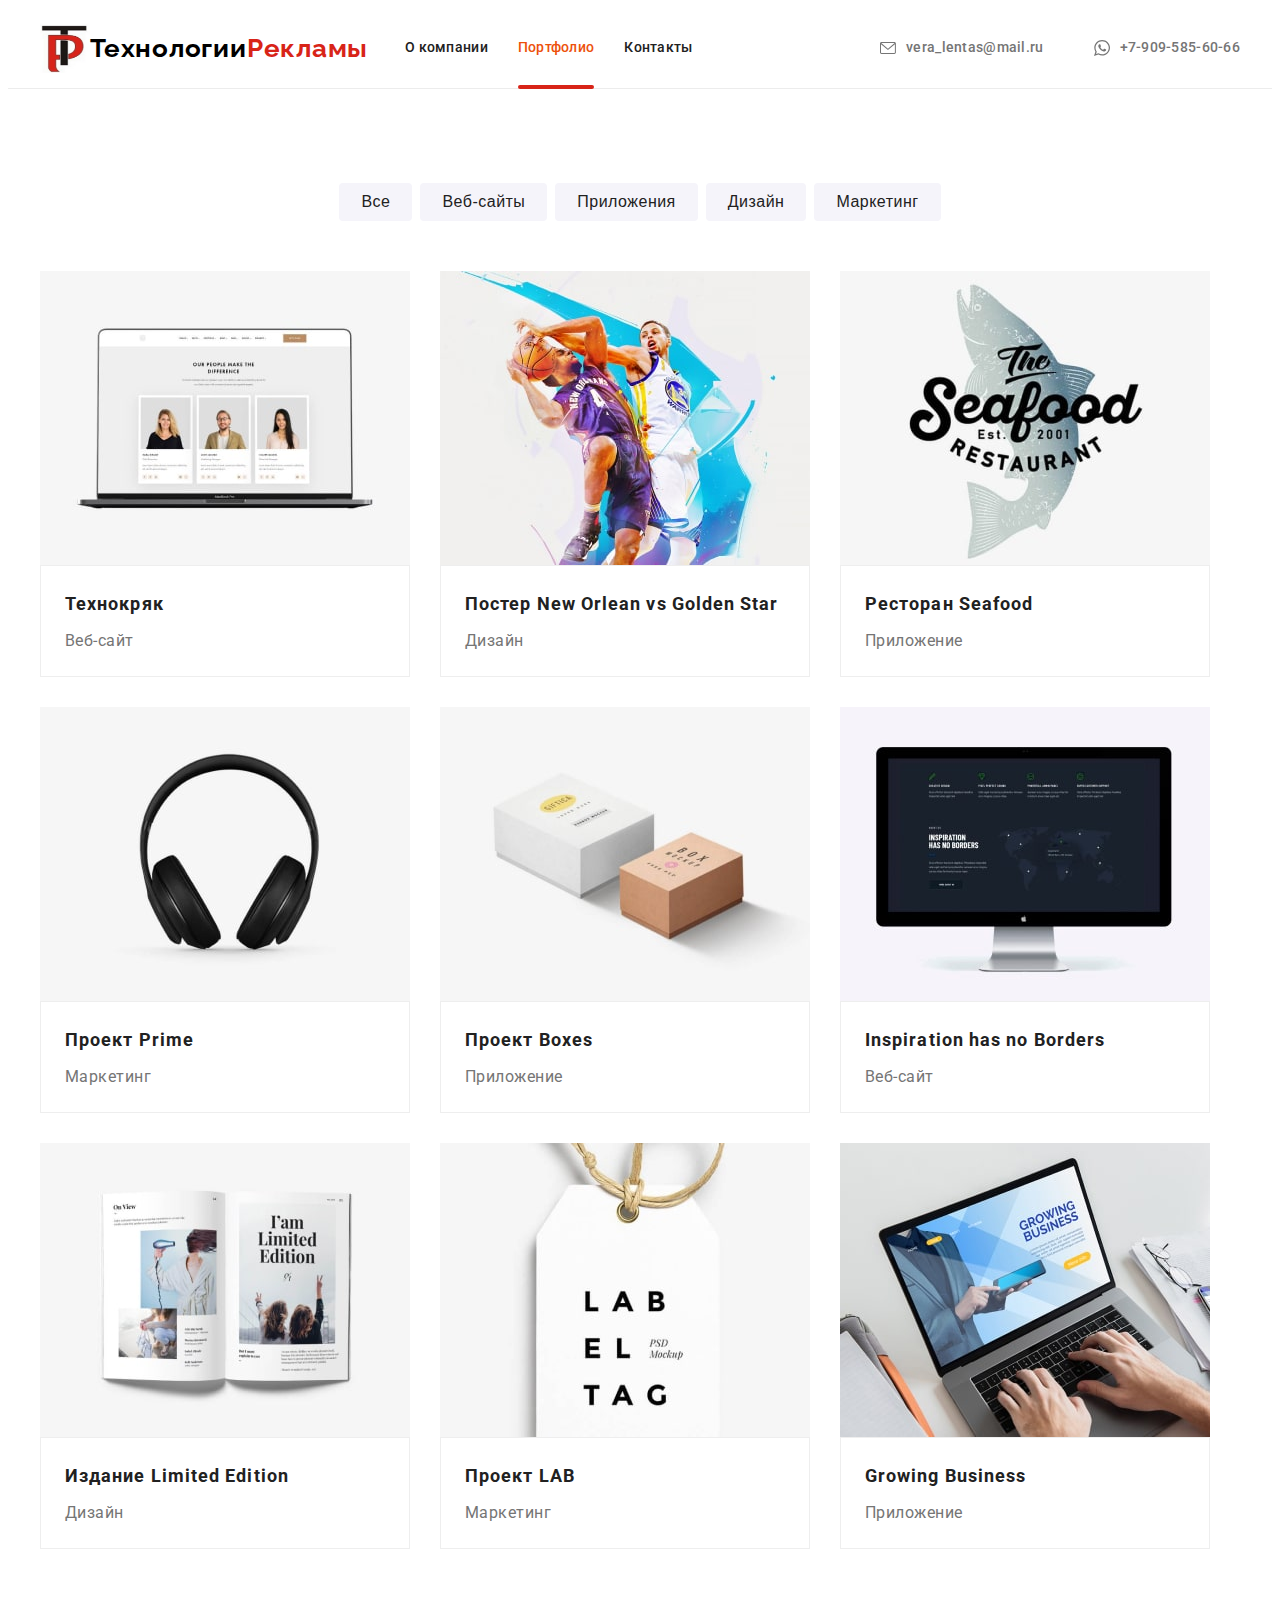
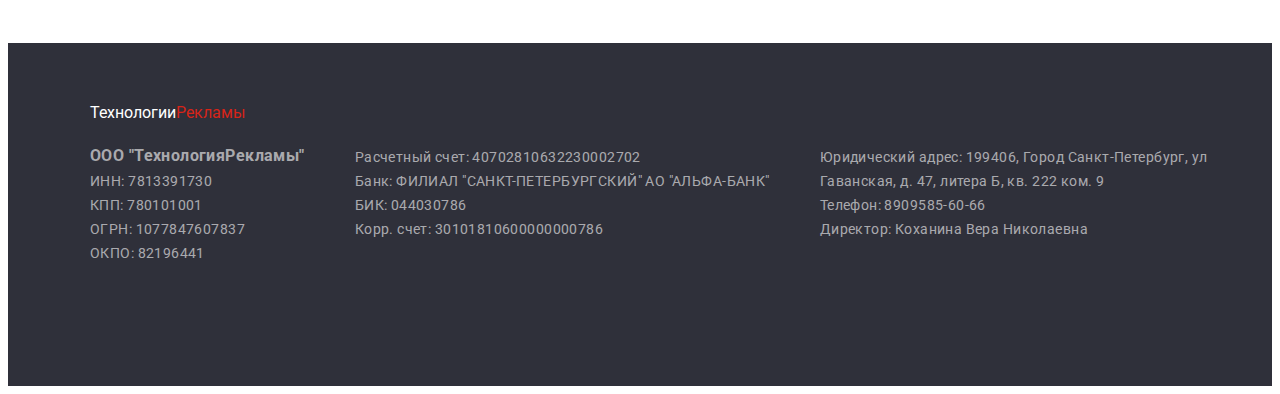
==== commit 11f93d35: "fix footer" ====
--- a/portfolio.html
+++ b/portfolio.html
@@ -411,7 +411,7 @@
                 </div>
                 <div class="footer-info">
                     <ul class="info">
-                        <li class="no-wrap">
+                        <li class="">
                             <p class="">Расчетный счет: 40702810632230002702</p>
                             <p class="">Банк: ФИЛИАЛ "САНКТ-ПЕТЕРБУРГСКИЙ" АО "АЛЬФА-БАНК"</p>
                             <p class="">БИК: 044030786</p>
--- a/css/main.min.css
+++ b/css/main.min.css
@@ -1 +1 @@
-body{font-family:"Roboto",sans-serif;color:var(--main-title-color)}.no-scroll{overflow:hidden}p,h1,h2,h3,h4,h5,h6{margin:0px}ul{list-style:none;padding-left:0px;margin:0px}img{display:block;min-width:100%}a{text-decoration:none}.visually-hidden{position:absolute;white-space:nowrap;width:1px;height:1px;overflow:hidden;border:0;padding:0;clip:rect(0 0 0 0);clip-path:inset(50%);margin:-1px}:root{--header-color: #ffffff;--main-title-color: #212121;--main-text-color: #757575;--accent-color: #2196f3;--accent-color-red: #d82418;--accent-color-orange: #ed510b;--background-color: #2f303a;--header-link: #212121;--timing-duration: 250ms cubic-bezier(0.4, 0, 0.2, 1)}.button{color:var(--title-text-color);background-color:#f5f4fa;font-weight:500;font-size:16px;line-height:1.6;text-align:center;letter-spacing:.03em;cursor:pointer;border:rgba(0,0,0,0);border-radius:4px;padding:6px 22px;transition:background-color var(--timing-duration),color var(--timing-duration),box-shadow var(--timing-duration)}.button:hover,.button:focus,.button:active{background-color:var(--accent-color-orange);color:var(--header-color);box-shadow:0px 3px 1px rgba(0,0,0,.1),0px 1px 2px rgba(0,0,0,.08),0px 2px 2px rgba(0,0,0,.12);border-radius:4px}.button__blue{width:200px;height:50px;padding-top:10px;padding-bottom:10px;color:var(--header-color);background-color:var(--accent-color-orange);cursor:pointer}.button__blue:hover,.button__blue:focus,.button__blue:active{background-color:#1a8feb;color:var(--header-color)}.conteiner{padding-right:15px;padding-left:15px}@media screen and (min-width: 480px){.conteiner{width:480px;margin:0 auto}}@media screen and (min-width: 768px){.conteiner{width:768px}}@media screen and (min-width: 1200px){.conteiner{width:1200px}}.logo{font-family:"Raleway";font-weight:700;font-size:24px;line-height:1.17;letter-spacing:.03em;color:#000;width:134px;text-decoration:none}@media screen and (min-width: 1200px){.logo{width:145px;font-size:26px;line-height:1.19}}.logo__red{color:var(--accent-color-red)}.logo__light{color:var(--header-color)}.logo__img{display:block;min-width:50px;height:50px}.backdrop{position:fixed;top:0;left:0;width:100%;height:100%;background-color:rgba(0,0,0,.2);opacity:1;transition:opacity var(--timing-duration),visibility var(--timing-duration)}.backdrop.is-hidden{opacity:0;pointer-events:none;visibility:hidden}.backdrop.is-hidden .modal{transform:translate(-50%, -50%) scale(0.5);transition:transform var(--timing-duration)}.modal{position:relative;content:"";top:50%;left:50%;max-width:450px;max-height:609px;color:var(--main-text-color);font-family:Roboto,sans-serif;letter-spacing:.03em;background-color:var(--header-color);box-shadow:0px 1px 3px rgba(0,0,0,.12),0px 1px 1px rgba(0,0,0,.14),0px 2px 1px rgba(0,0,0,.2);border-radius:4px;transform:translate(-50%, -50%) scale(1);transition:transform var(--timing-duration),background-color var(--timing-duration),box-shadow var(--timing-duration)}@media screen and (min-width: 768px){.modal{position:absolute}}@media screen and (min-width: 1200px){.modal{width:528px;height:581px}}.modal-button{position:absolute;content:"";top:8px;right:8px;display:flex;justify-content:center;align-items:center;width:30px;height:30px;border-radius:50%;background-color:var(--header-color);cursor:pointer;border:1px solid rgba(0,0,0,.1)}.modal-icon{fill:currentColor;transition:fill var(--timing-duration)}.modal-button:hover .modal-icon,.modal-button:focus .modal-icon{fill:var(--accent-color)}.form{padding:40px;font-size:12px;line-height:1.16;letter-spacing:.01em}.modal-title{font-weight:700;font-size:20px;line-height:1.5;text-align:center;color:var(--main-title-color);margin-bottom:12px}@media screen and (min-width: 1200px){.modal-title{line-height:1.15}}.form-field{position:relative;margin-bottom:10px}.form-field.comment{margin-bottom:20px}.form-label{display:block;width:100%;margin-bottom:4px}.form-input{display:block;width:100%;height:40px;padding-left:42px;border:1px solid rgba(33,33,33,.2);border-radius:4px;transition:border-color var(--timing-duration)}.form-input:focus,.form-input:hover{border-color:var(--accent-color)}.form-input:focus+.form-icon,.form-input:hover+.form-icon{fill:var(--accent-color)}.form-icon{position:absolute;top:50%;left:12px;transform:translateY(-50%);transition:fill var(--timing-duration)}.form-comment{display:block;margin-bottom:4px}.modal-text:hover,.modal-text:focus{border-color:var(--accent-color)}.form-check{position:relative;display:flex;justify-content:center;align-items:center;margin-bottom:30px}.modal-text{display:block;width:100%;height:120px;font-size:12px;line-height:1.16;letter-spacing:.01em;resize:none;padding:12px 16px;border:1px solid rgba(33,33,33,.2);border-radius:4px;transition:border-color var(--timing-duration)}.modal-text::placeholder{color:rgba(117,117,117,.5)}.check-text{display:flex;align-items:center;font-size:12px;line-height:1.17;letter-spacing:.03em}@media screen and (min-width: 1200px){.check-text{font-size:14px;line-height:1.7}}.box-icon{display:flex;justify-content:center;align-items:center;width:16px;height:15px;margin-right:7px;border:2px solid var(--header-link);border-radius:2px;transition:background-color var(--timing-duration),border-color var(--timing-duration)}.check-input:checked+.check-text .box-icon{background-color:var(--accent-color);border-color:rgba(0,0,0,0)}.submit-button{width:200px;height:50px;display:flex;align-items:center;justify-content:center;margin-left:auto;margin-right:auto;color:var(--header-color);background-color:var(--accent-color);font-family:inherit;font-weight:700;font-size:16px;line-height:1.8;text-align:center;letter-spacing:.06em;cursor:pointer;box-shadow:0px 4px 4px rgba(0,0,0,.15);border-radius:4px;border:rgba(0,0,0,0)}.check-icon{display:flex;justify-content:center;align-items:center;fill:var(--header-color)}.policy-link{color:var(--accent-color)}.header-mobile{display:flex;justify-content:space-between;align-items:center;width:100%}@media screen and (min-width: 768px){.header-mobile{display:none}}.mob-menu{position:fixed;z-index:5;top:0;left:0;width:100vw;height:100vh;background:#fff}@media screen and (min-width: 768px){.mob-menu{display:none}}.mob-menu__list{display:flex;flex-direction:column;align-items:center}.mob-menu__box{display:flex;flex-direction:column;height:100%;max-width:768px;justify-content:space-between;padding:48px 40px;margin:auto;overflow-y:auto}.header-mobile__open-btn{padding:10px 0;border:none;background-color:rgba(0,0,0,0);cursor:pointer;fill:#212121;transition:fill var(--timing-duration)}.header-mobile__open-btn:hover,.header-mobile__open-btn:focus{fill:var(--accent-color-orange)}.header-mobile__close-btn{display:block;position:absolute;top:0;right:0;margin-left:auto;padding:10px 15px;border:none;background-color:rgba(0,0,0,0);cursor:pointer;fill:#212121;transition:fill var(--timing-duration)}.header-mobile__close-btn:hover,.header-mobile__close-btn:focus{fill:var(--accent-color-orange)}.is-hidden{opacity:0;pointer-events:none;visibility:hidden}.mob-menu__item{margin-bottom:32px}.mob-menu__link{font-weight:500;font-size:40px;line-height:1.17;letter-spacing:.02em;text-decoration:none;color:#212121;transition:color var(--timing-duration)}.mob-menu__link:hover,.mob-menu__link:focus{color:var(--accent-color-orange)}.mob-menu__connect-list{margin-bottom:64px;display:flex;flex-direction:column;align-items:center}.mob-menu__connect-item:first-child{margin-bottom:32px}.mob-menu__connect-link{font-weight:500;font-size:34px;line-height:1.18;letter-spacing:.02em;color:var(--accent-color-orange);transition:color var(--timing-duration)}.mob-menu__connect-link--email{font-weight:500;font-size:24px;line-height:1.17;letter-spacing:.02em;color:#757575;transition:color var(--timing-duration)}.mob-menu__connect-link--email:hover,.mob-menu__connect-link--email:focus{color:var(--accent-color-orange)}.mob-menu__soc-list{display:flex;justify-content:center}.mob-menu__soc-item:not(:last-child){margin-right:10px;border-right:1px solid rgba(33,33,33,.2)}.mob-menu__soc-link{font-weight:500;font-size:18px;line-height:1.22;letter-spacing:.02em;color:var(--accent-color-orange);padding-right:10px;transition:color var(--timing-duration)}.section{padding-top:60px;padding-bottom:60px}@media screen and (min-width: 1200px){.section{padding-top:94px;padding-bottom:94px}}.section--no-padding-top{padding-top:0}@media screen and (max-width: 1199px){.section--no-padding-top{display:none}}.section--other-background{background-color:#f5f4fa}.section__title{font-weight:700;font-size:28px;line-height:1.18;letter-spacing:.03em;color:var(--main-title-color);text-align:center;margin-bottom:30px}@media screen and (min-width: 1200px){.section__title{margin-bottom:50px;font-size:36px;line-height:1.17}}.main-nav{display:flex;align-items:center}@media screen and (max-width: 767.9px){.main-nav{display:none}}.navigation{display:flex;align-items:center;margin-left:200px;width:max-content}.navigation__item{position:relative;margin-right:15px}.navigation__item:not(:last-child){margin-right:50px}.navigation__link{display:inline-block;font-weight:500;font-size:14px;line-height:1.14;letter-spacing:.02em;color:var(--header-link);text-decoration:none;list-style:none;padding-top:32px;padding-bottom:32px;transition:color var(--timing-duration)}.navigation__link:hover,.navigation__link:focus,.navigation__link:active{color:var(--accent-color-orange)}.navigation__link--active{color:var(--accent-color-orange)}.navigation__link--active::after{position:absolute;content:"";width:100%;height:4px;left:0;bottom:-1px;border-radius:2px;background-color:var(--accent-color-red)}.header{border-bottom:1px solid #ececec;position:relative}.header__conteiner{display:flex;align-items:center}.connection{margin-left:auto;align-items:center}@media screen and (max-width: 767.8px){.connection{display:none}}@media screen and (min-width: 1200px){.connection{display:flex}}.connection__item{margin:0 auto}.connection .connection__item+.connection__item{margin-top:10px}@media screen and (min-width: 1200px){.connection .connection__item+.connection__item{margin-left:50px;margin-top:0}}.connection__link{display:flex;font-weight:500;font-size:12px;line-height:1.17;letter-spacing:.02em;color:var(--main-text-color);text-decoration:none;list-style:none;transition:color var(--timing-duration)}.connection__link:hover,.connection__link:focus,.connection__link:active{color:var(--accent-color-orange)}@media screen and (min-width: 1200px){.connection__link{padding-top:32px;padding-bottom:32px;font-size:14px;line-height:1.14}}.connection__icon{width:16px;height:16px;padding:0;margin:0 10px 0 0;align-items:center;fill:#757575}.connection__link:hover .connection__icon,.connection__link:focus .connection__icon,.connection__link:active .connection__icon{fill:var(--accent-color-orange)}.hero-content{max-width:100%;margin:0 auto;background-image:linear-gradient(to top, rgba(47, 48, 58, 0.4), rgba(47, 48, 58, 0.4)),url(../images/mobile/hero-mobile.jpg);background-color:#c4c4c4;background-size:cover;background-position:center;background-repeat:no-repeat;text-align:center;padding:118px 0}@media screen and (max-width: 767px){.hero-content{box-shadow:0px 4px 4px rgba(0,0,0,.25)}}@media screen and (min-width: 768px){.hero-content{background-image:linear-gradient(to top, rgba(47, 48, 58, 0.4), rgba(47, 48, 58, 0.4)),url(../images/tablet/hero-tablet.jpg)}}@media screen and (min-width: 1200px){.hero-content{background-image:linear-gradient(to top, rgba(47, 48, 58, 0.4), rgba(47, 48, 58, 0.4)),url(../images/desktop/hero-desktop.jpg);padding:200px 0;max-width:1600px}}.hero-content__title{font-weight:900;font-size:26px;line-height:1.62;letter-spacing:.06em;color:#fff;text-transform:uppercase;margin-top:0px;margin-bottom:30px}@media screen and (min-width: 1200px){.hero-content__title{font-size:44px;line-height:1.36}}@media screen and (min-width: 768px){.features{display:flex;flex-wrap:wrap;margin:-15px}}@media screen and (max-width: 767px){.features__item:not(:last-child){margin-bottom:30px}}@media screen and (min-width: 768px){.features__item{margin:15px;flex-basis:calc((100% - 60px)/2)}}@media screen and (min-width: 1200px){.features__item{flex-basis:calc((100% - 120px)/4)}}.features__title{font-weight:700;font-size:14px;line-height:1.14;letter-spacing:.03em;color:var(--main-title-color);text-transform:uppercase;margin-top:0px;margin-bottom:10px}@media screen and (max-width: 767px){.features__title{text-align:center}}.features__text{font-size:14px;line-height:1.71;letter-spacing:.03em;color:var(--main-text-color);margin-top:0px;margin-bottom:0px}.features__box{display:flex;justify-content:center;align-items:center;margin-bottom:30px;height:120px;background-color:#f5f4fa}.features__svg{width:70px;height:70px}.activities{display:flex;justify-content:space-between}.activities__card-text{display:flex;justify-content:center;align-items:center;position:absolute;width:100%;height:70px;left:0;bottom:0;font-weight:700;font-size:14px;line-height:1.14;letter-spacing:.03em;text-transform:uppercase;color:var(--header-color);background-color:rgba(47,48,58,.8);text-align:center;hyphens:auto;word-wrap:break-word}.activities__item{position:relative}@media screen and (min-width: 768px){.team{display:flex;flex-wrap:wrap;margin:-15px;justify-content:center}}.team__title{font-weight:500;font-size:16px;line-height:1.19;letter-spacing:.03em;color:var(--main-title-color);margin-bottom:10px}.team__item{text-align:center;background:#fff;box-shadow:0px 1px 3px rgba(0,0,0,.12),0px 1px 1px rgba(0,0,0,.14),0px 2px 1px rgba(0,0,0,.2);border-radius:0px 0px 4px 4px}@media screen and (max-width: 767px){.team__item:not(:last-child){margin-bottom:30px}}@media screen and (min-width: 768px){.team__item{margin:15px;flex-basis:calc((100% - 60px)/2)}}@media screen and (min-width: 1200px){.team__item{flex-basis:calc((100% - 120px)/2)}}.team__text{font-size:16px;line-height:1.19;letter-spacing:.03em;color:var(--main-text-color)}.team__card{padding-top:10px;padding-bottom:10px}.social{display:flex;justify-content:center}.social__link{display:flex;width:44px;height:44px;border-radius:50%;justify-content:center;align-items:center;background-color:var(--header-color);transition:background-color var(--timing-duration)}.social__link:hover,.social__link:focus,.social__link:active{background-color:var(--accent-color)}.social__link:hover .social__icon,.social__link:focus .social__icon,.social__link:active .social__icon{fill:#fff}.social__item+.social__item{margin-left:10px}.social__icon{fill:#afb1b8}.client-list{display:flex;flex-wrap:wrap;margin:-15px;align-content:space-between}.client-list__item{height:92px;margin:15px;flex-basis:calc((100% - 60px)/2)}@media screen and (min-width: 768px){.client-list__item{flex-basis:calc((100% - 90px)/3)}}@media screen and (min-width: 1200px){.client-list__item{flex-basis:calc((100% - 180px)/6)}}.client-list__link{display:flex;align-items:center;justify-content:center;width:100%;height:100%;color:#afb1b8;border:1px solid #afb1b8;box-sizing:border-box;border-radius:4px;cursor:pointer;transition:color var(--timing-duration),border-color var(--timing-duration)}.client-list__link:hover,.client-list__link:focus,.client-list__link:active{color:var(--accent-color);border-color:var(--accent-color)}.client-list__icon{fill:currentColor}.filters-list{display:flex;flex-wrap:wrap;justify-content:center;margin-bottom:40px}@media screen and (min-width: 768px){.filters-list{margin-bottom:30px}}@media screen and (min-width: 1200px){.filters-list{margin-bottom:50px}}@media screen and (max-width: 767px){.filters-list-item:not(:nth-last-child(-n+2)){margin-bottom:15px}}.filters-list-item:not(:last-child){margin-right:8px}@media screen and (min-width: 768px){.card-list{display:flex;flex-wrap:wrap;margin:-15px}}.card-list__item{background:#fff}@media screen and (max-width: 767px){.card-list__item:not(:last-child){margin-bottom:30px}}@media screen and (min-width: 768px){.card-list__item{margin:15px;max-width:354px;flex-basis:calc((100% - 60px)/2)}}@media screen and (min-width: 1200px){.card-list__item{max-width:370px;flex-basis:calc((100% - 90px)/3)}}.card-list__link{display:flex;flex-direction:column;height:100%;text-decoration:none;transition:box-shadow var(--timing-duration)}.card-list__link:hover,.card-list__link:focus{box-shadow:0px 1px 1px rgba(0,0,0,.12),0px 4px 4px rgba(0,0,0,.06),1px 4px 6px rgba(0,0,0,.16)}.card-box{flex-grow:1;padding:20px 24px;border:1px solid #eee}.card-box__title{font-weight:700;font-size:18px;line-height:2;letter-spacing:.06em;color:var(--main-title-color);margin-bottom:4px}.card-box__text{font-size:16px;line-height:1.88;letter-spacing:.03em;color:var(--main-text-color)}.card-box__text-overlay{position:absolute;content:"";top:0;left:0;width:100%;height:100%;font-size:18px;line-height:1.5;color:var(--header-color);padding:64px 24px;background-color:rgba(33,150,243,.9);transform:translateY(101%);transition:transform var(--timing-duration)}.card-list__link:hover .card-box__text-overlay,.card-list__link:focus .card-box__text-overlay{transform:translateY(0)}.card-box__text-overlay{font-size:18px;line-height:1.5;color:var(--header-color);padding:64px 24px}.card-list__overlay{position:relative;overflow:hidden}.footer-content{background-color:var(--background-color);padding-top:60px;padding-bottom:60px}@media screen and (min-width: 768px){.footer-tablet{display:flex;align-items:center;justify-content:space-around;color:#fff}}.info{margin-top:20px;margin-bottom:60px}.info{font-family:"Roboto";font-style:normal;font-weight:400;font-size:14px;line-height:1.71;letter-spacing:.03em;color:rgba(255,255,255,.6);text-decoration:none;transition:background-color var(--timing-duration)}.info:hover,.info:focus,.info:active{color:var(--accent-color)}.address__map{font-family:"Roboto";font-style:normal;font-weight:400;font-size:14px;line-height:1.71;letter-spacing:.03em;color:#fff;text-decoration:none;transition:color var(--timing-duration)}.address__map:hover,.address__map:focus,.address__map:active{color:var(--accent-color)}.address__item:not(:last-child){margin-bottom:8px}@media screen and (min-width: 1200px){.address__item:not(:last-child){margin-bottom:9px}}@media screen and (min-width: 1200px){.footer-info2{margin-left:50px}}.footer-social__title{display:block;font-weight:700;font-size:14px;line-height:1.14;letter-spacing:.03em;color:var(--header-color);text-transform:uppercase;margin-top:0px;margin-bottom:20px}.footer-cont{text-align:center}@media screen and (min-width: 1200px){.footer-cont{display:flex;align-items:center;text-align:left}}.footer-info{margin:0;color:#fff}@media screen and (min-width: 1200px){.footer-info{margin-left:50px}}.footer-social__list{display:flex;justify-content:center}.footer-social__link{background:rgba(255,255,255,.1);display:flex;width:44px;height:44px;border-radius:50%;justify-content:center;align-items:center;transition:background-color var(--timing-duration)}.footer-social__link:hover,.footer-social__link:focus,.footer-social__link:active{background-color:var(--accent-color)}.footer-social__icon{fill:#fff}.footer-social__item+.footer-social__item{margin-left:10px}.no-wrap{white-space:nowrap}@media screen and (min-width: 481px)and (max-width: 1199px){.subscribe-form{margin-top:60px}}@media screen and (min-width: 1200px){.subscribe-form{margin-left:auto}}.subscribe-form__container{align-items:center}@media screen and (min-width: 1200px){.subscribe-form__container{display:flex}}.subscribe-form__title{display:block;font-weight:700;font-size:14px;line-height:1.14;margin-bottom:20px;letter-spacing:.03em;text-transform:uppercase;color:var(--header-color)}.subscribe-form__mail{max-width:450px;width:100%;min-height:50px;background-color:rgba(0,0,0,0);margin-right:12px;padding-left:16px;font-size:16px;line-height:1.25;align-items:center;letter-spacing:.03em;color:var(--header-color);border:1px solid rgba(255,255,255,.3);filter:drop-shadow(0px 4px 4px rgba(0, 0, 0, 0.15));border-radius:4px;transition:border-color var(--timing-duration)}@media screen and (min-width: 1200px){.subscribe-form__mail{width:358px;align-items:center}}.subscribe-form__mail::placeholder{color:rgba(255,255,255,.6)}.subscribe-form__mail:focus{border-color:var(--accent-color)}.subscribe-button{margin:20px auto 0 auto;display:flex;justify-content:center;align-items:center;width:200px;height:50px;cursor:pointer;color:var(--header-color);background-color:var(--accent-color);border-color:rgba(0,0,0,0);font-family:inherit;font-weight:700;font-size:16px;line-height:1.8;text-align:center;letter-spacing:.06em;box-shadow:0px 4px 4px rgba(0,0,0,.15);border-radius:4px}@media screen and (min-width: 1200px){.subscribe-button{margin:0}}.subscribe-button__icon{margin-left:10px}/*# sourceMappingURL=main.min.css.map */+body{font-family:"Roboto",sans-serif;color:var(--main-title-color)}.no-scroll{overflow:hidden}p,h1,h2,h3,h4,h5,h6{margin:0px}ul{list-style:none;padding-left:0px;margin:0px}img{display:block;min-width:100%}a{text-decoration:none}.visually-hidden{position:absolute;white-space:nowrap;width:1px;height:1px;overflow:hidden;border:0;padding:0;clip:rect(0 0 0 0);clip-path:inset(50%);margin:-1px}:root{--header-color: #ffffff;--main-title-color: #212121;--main-text-color: #757575;--accent-color: #2196f3;--accent-color-red: #d82418;--accent-color-orange: #ed510b;--background-color: #2f303a;--header-link: #212121;--timing-duration: 250ms cubic-bezier(0.4, 0, 0.2, 1)}.button{color:var(--title-text-color);background-color:#f5f4fa;font-weight:500;font-size:16px;line-height:1.6;text-align:center;letter-spacing:.03em;cursor:pointer;border:rgba(0,0,0,0);border-radius:4px;padding:6px 22px;transition:background-color var(--timing-duration),color var(--timing-duration),box-shadow var(--timing-duration)}.button:hover,.button:focus,.button:active{background-color:var(--accent-color-orange);color:var(--header-color);box-shadow:0px 3px 1px rgba(0,0,0,.1),0px 1px 2px rgba(0,0,0,.08),0px 2px 2px rgba(0,0,0,.12);border-radius:4px}.button__blue{width:200px;height:50px;padding-top:10px;padding-bottom:10px;color:var(--header-color);background-color:var(--accent-color-orange);cursor:pointer}.button__blue:hover,.button__blue:focus,.button__blue:active{background-color:#1a8feb;color:var(--header-color)}.conteiner{padding-right:15px;padding-left:15px}@media screen and (min-width: 480px){.conteiner{width:480px;margin:0 auto}}@media screen and (min-width: 768px){.conteiner{width:768px}}@media screen and (min-width: 1200px){.conteiner{width:1200px}}.logo{font-family:"Raleway";font-weight:700;font-size:24px;line-height:1.17;letter-spacing:.03em;color:#000;width:134px;text-decoration:none}@media screen and (min-width: 1200px){.logo{width:145px;font-size:26px;line-height:1.19}}.logo__red{color:var(--accent-color-red)}.logo__light{color:var(--header-color)}.logo__img{display:block;min-width:50px;height:50px}.backdrop{position:fixed;top:0;left:0;width:100%;height:100%;background-color:rgba(0,0,0,.2);opacity:1;transition:opacity var(--timing-duration),visibility var(--timing-duration)}.backdrop.is-hidden{opacity:0;pointer-events:none;visibility:hidden}.backdrop.is-hidden .modal{transform:translate(-50%, -50%) scale(0.5);transition:transform var(--timing-duration)}.modal{position:relative;content:"";top:50%;left:50%;max-width:450px;max-height:609px;color:var(--main-text-color);font-family:Roboto,sans-serif;letter-spacing:.03em;background-color:var(--header-color);box-shadow:0px 1px 3px rgba(0,0,0,.12),0px 1px 1px rgba(0,0,0,.14),0px 2px 1px rgba(0,0,0,.2);border-radius:4px;transform:translate(-50%, -50%) scale(1);transition:transform var(--timing-duration),background-color var(--timing-duration),box-shadow var(--timing-duration)}@media screen and (min-width: 768px){.modal{position:absolute}}@media screen and (min-width: 1200px){.modal{width:528px;height:581px}}.modal-button{position:absolute;content:"";top:8px;right:8px;display:flex;justify-content:center;align-items:center;width:30px;height:30px;border-radius:50%;background-color:var(--header-color);cursor:pointer;border:1px solid rgba(0,0,0,.1)}.modal-icon{fill:currentColor;transition:fill var(--timing-duration)}.modal-button:hover .modal-icon,.modal-button:focus .modal-icon{fill:var(--accent-color)}.form{padding:40px;font-size:12px;line-height:1.16;letter-spacing:.01em}.modal-title{font-weight:700;font-size:20px;line-height:1.5;text-align:center;color:var(--main-title-color);margin-bottom:12px}@media screen and (min-width: 1200px){.modal-title{line-height:1.15}}.form-field{position:relative;margin-bottom:10px}.form-field.comment{margin-bottom:20px}.form-label{display:block;width:100%;margin-bottom:4px}.form-input{display:block;width:100%;height:40px;padding-left:42px;border:1px solid rgba(33,33,33,.2);border-radius:4px;transition:border-color var(--timing-duration)}.form-input:focus,.form-input:hover{border-color:var(--accent-color)}.form-input:focus+.form-icon,.form-input:hover+.form-icon{fill:var(--accent-color)}.form-icon{position:absolute;top:50%;left:12px;transform:translateY(-50%);transition:fill var(--timing-duration)}.form-comment{display:block;margin-bottom:4px}.modal-text:hover,.modal-text:focus{border-color:var(--accent-color)}.form-check{position:relative;display:flex;justify-content:center;align-items:center;margin-bottom:30px}.modal-text{display:block;width:100%;height:120px;font-size:12px;line-height:1.16;letter-spacing:.01em;resize:none;padding:12px 16px;border:1px solid rgba(33,33,33,.2);border-radius:4px;transition:border-color var(--timing-duration)}.modal-text::placeholder{color:rgba(117,117,117,.5)}.check-text{display:flex;align-items:center;font-size:12px;line-height:1.17;letter-spacing:.03em}@media screen and (min-width: 1200px){.check-text{font-size:14px;line-height:1.7}}.box-icon{display:flex;justify-content:center;align-items:center;width:16px;height:15px;margin-right:7px;border:2px solid var(--header-link);border-radius:2px;transition:background-color var(--timing-duration),border-color var(--timing-duration)}.check-input:checked+.check-text .box-icon{background-color:var(--accent-color);border-color:rgba(0,0,0,0)}.submit-button{width:200px;height:50px;display:flex;align-items:center;justify-content:center;margin-left:auto;margin-right:auto;color:var(--header-color);background-color:var(--accent-color);font-family:inherit;font-weight:700;font-size:16px;line-height:1.8;text-align:center;letter-spacing:.06em;cursor:pointer;box-shadow:0px 4px 4px rgba(0,0,0,.15);border-radius:4px;border:rgba(0,0,0,0)}.check-icon{display:flex;justify-content:center;align-items:center;fill:var(--header-color)}.policy-link{color:var(--accent-color)}.header-mobile{display:flex;justify-content:space-between;align-items:center;width:100%}@media screen and (min-width: 768px){.header-mobile{display:none}}.mob-menu{position:fixed;z-index:5;top:0;left:0;width:100vw;height:100vh;background:#fff}@media screen and (min-width: 768px){.mob-menu{display:none}}.mob-menu__list{display:flex;flex-direction:column;align-items:center}.mob-menu__box{display:flex;flex-direction:column;height:100%;max-width:768px;justify-content:space-between;padding:48px 40px;margin:auto;overflow-y:auto}.header-mobile__open-btn{padding:10px 0;border:none;background-color:rgba(0,0,0,0);cursor:pointer;fill:#212121;transition:fill var(--timing-duration)}.header-mobile__open-btn:hover,.header-mobile__open-btn:focus{fill:var(--accent-color-orange)}.header-mobile__close-btn{display:block;position:absolute;top:0;right:0;margin-left:auto;padding:10px 15px;border:none;background-color:rgba(0,0,0,0);cursor:pointer;fill:#212121;transition:fill var(--timing-duration)}.header-mobile__close-btn:hover,.header-mobile__close-btn:focus{fill:var(--accent-color-orange)}.is-hidden{opacity:0;pointer-events:none;visibility:hidden}.mob-menu__item{margin-bottom:32px}.mob-menu__link{font-weight:500;font-size:40px;line-height:1.17;letter-spacing:.02em;text-decoration:none;color:#212121;transition:color var(--timing-duration)}.mob-menu__link:hover,.mob-menu__link:focus{color:var(--accent-color-orange)}.mob-menu__connect-list{margin-bottom:64px;display:flex;flex-direction:column;align-items:center}.mob-menu__connect-item:first-child{margin-bottom:32px}.mob-menu__connect-link{font-weight:500;font-size:34px;line-height:1.18;letter-spacing:.02em;color:var(--accent-color-orange);transition:color var(--timing-duration)}.mob-menu__connect-link--email{font-weight:500;font-size:24px;line-height:1.17;letter-spacing:.02em;color:#757575;transition:color var(--timing-duration)}.mob-menu__connect-link--email:hover,.mob-menu__connect-link--email:focus{color:var(--accent-color-orange)}.mob-menu__soc-list{display:flex;justify-content:center}.mob-menu__soc-item:not(:last-child){margin-right:10px;border-right:1px solid rgba(33,33,33,.2)}.mob-menu__soc-link{font-weight:500;font-size:18px;line-height:1.22;letter-spacing:.02em;color:var(--accent-color-orange);padding-right:10px;transition:color var(--timing-duration)}.section{padding-top:60px;padding-bottom:60px}@media screen and (min-width: 1200px){.section{padding-top:94px;padding-bottom:94px}}.section--no-padding-top{padding-top:0}@media screen and (max-width: 1199px){.section--no-padding-top{display:none}}.section--other-background{background-color:#f5f4fa}.section__title{font-weight:700;font-size:28px;line-height:1.18;letter-spacing:.03em;color:var(--main-title-color);text-align:center;margin-bottom:30px}@media screen and (min-width: 1200px){.section__title{margin-bottom:50px;font-size:36px;line-height:1.17}}.main-nav{display:flex;align-items:center}@media screen and (max-width: 767.9px){.main-nav{display:none}}.navigation{display:flex;align-items:center;margin-left:170px;width:max-content}.navigation__item{position:relative;margin-right:15px}.navigation__item:not(:last-child){margin-right:30px}.navigation__link{display:inline-block;font-weight:500;font-size:14px;line-height:1.14;letter-spacing:.02em;color:var(--header-link);text-decoration:none;list-style:none;padding-top:32px;padding-bottom:32px;transition:color var(--timing-duration)}.navigation__link:hover,.navigation__link:focus,.navigation__link:active{color:var(--accent-color-orange)}.navigation__link--active{color:var(--accent-color-orange)}.navigation__link--active::after{position:absolute;content:"";width:100%;height:4px;left:0;bottom:-1px;border-radius:2px;background-color:var(--accent-color-red)}.header{border-bottom:1px solid #ececec;position:relative}.header__conteiner{display:flex;align-items:center}.connection{margin-left:auto;align-items:center}@media screen and (max-width: 767.8px){.connection{display:none}}@media screen and (min-width: 1200px){.connection{display:flex}}.connection__item{margin:0 auto}.connection .connection__item+.connection__item{margin-top:10px}@media screen and (min-width: 1200px){.connection .connection__item+.connection__item{margin-left:50px;margin-top:0}}.connection__link{display:flex;font-weight:500;font-size:12px;line-height:1.17;letter-spacing:.02em;color:var(--main-text-color);text-decoration:none;list-style:none;transition:color var(--timing-duration)}.connection__link:hover,.connection__link:focus,.connection__link:active{color:var(--accent-color-orange)}@media screen and (min-width: 1200px){.connection__link{padding-top:32px;padding-bottom:32px;font-size:14px;line-height:1.14}}.connection__icon{width:16px;height:16px;padding:0;margin:0 10px 0 0;align-items:center;fill:#757575}.connection__link:hover .connection__icon,.connection__link:focus .connection__icon,.connection__link:active .connection__icon{fill:var(--accent-color-orange)}.hero-content{max-width:100%;margin:0 auto;background-image:linear-gradient(to top, rgba(47, 48, 58, 0.4), rgba(47, 48, 58, 0.4)),url(../images/mobile/hero-mobile.jpg);background-color:#c4c4c4;background-size:cover;background-position:center;background-repeat:no-repeat;text-align:center;padding:118px 0}@media screen and (max-width: 767px){.hero-content{box-shadow:0px 4px 4px rgba(0,0,0,.25)}}@media screen and (min-width: 768px){.hero-content{background-image:linear-gradient(to top, rgba(47, 48, 58, 0.4), rgba(47, 48, 58, 0.4)),url(../images/tablet/hero-tablet.jpg)}}@media screen and (min-width: 1200px){.hero-content{background-image:linear-gradient(to top, rgba(47, 48, 58, 0.4), rgba(47, 48, 58, 0.4)),url(../images/desktop/hero-desktop.jpg);padding:200px 0;max-width:1600px}}.hero-content__title{font-weight:900;font-size:26px;line-height:1.62;letter-spacing:.06em;color:#fff;text-transform:uppercase;margin-top:0px;margin-bottom:30px}@media screen and (min-width: 1200px){.hero-content__title{font-size:44px;line-height:1.36}}@media screen and (min-width: 768px){.features{display:flex;flex-wrap:wrap;margin:-15px}}@media screen and (max-width: 767px){.features__item:not(:last-child){margin-bottom:30px}}@media screen and (min-width: 768px){.features__item{margin:15px;flex-basis:calc((100% - 60px)/2)}}@media screen and (min-width: 1200px){.features__item{flex-basis:calc((100% - 120px)/4)}}.features__title{font-weight:700;font-size:14px;line-height:1.14;letter-spacing:.03em;color:var(--main-title-color);text-transform:uppercase;margin-top:0px;margin-bottom:10px}@media screen and (max-width: 767px){.features__title{text-align:center}}.features__text{font-size:14px;line-height:1.71;letter-spacing:.03em;color:var(--main-text-color);margin-top:0px;margin-bottom:0px}.features__box{display:flex;justify-content:center;align-items:center;margin-bottom:30px;height:120px;background-color:#f5f4fa}.features__svg{width:70px;height:70px}.activities{display:flex;justify-content:space-between}.activities__card-text{display:flex;justify-content:center;align-items:center;position:absolute;width:100%;height:70px;left:0;bottom:0;font-weight:700;font-size:14px;line-height:1.14;letter-spacing:.03em;text-transform:uppercase;color:var(--header-color);background-color:rgba(47,48,58,.8);text-align:center;hyphens:auto;word-wrap:break-word}.activities__item{position:relative}@media screen and (min-width: 768px){.team{display:flex;flex-wrap:wrap;margin:-15px;justify-content:center}}.team__title{font-weight:500;font-size:16px;line-height:1.19;letter-spacing:.03em;color:var(--main-title-color);margin-bottom:10px}.team__item{text-align:center;background:#fff;box-shadow:0px 1px 3px rgba(0,0,0,.12),0px 1px 1px rgba(0,0,0,.14),0px 2px 1px rgba(0,0,0,.2);border-radius:0px 0px 4px 4px}@media screen and (max-width: 767px){.team__item:not(:last-child){margin-bottom:30px}}@media screen and (min-width: 768px){.team__item{margin:15px;flex-basis:calc((100% - 60px)/2)}}@media screen and (min-width: 1200px){.team__item{flex-basis:calc((100% - 120px)/2)}}.team__text{font-size:16px;line-height:1.19;letter-spacing:.03em;color:var(--main-text-color)}.team__card{padding-top:10px;padding-bottom:10px}.social{display:flex;justify-content:center}.social__link{display:flex;width:44px;height:44px;border-radius:50%;justify-content:center;align-items:center;background-color:var(--header-color);transition:background-color var(--timing-duration)}.social__link:hover,.social__link:focus,.social__link:active{background-color:var(--accent-color-orange)}.social__link:hover .social__icon,.social__link:focus .social__icon,.social__link:active .social__icon{fill:#fff}.social__item+.social__item{margin-left:10px}.social__icon{fill:#afb1b8}.client-list{display:flex;flex-wrap:wrap;margin:-15px;align-content:space-between}.client-list__item{height:92px;margin:15px;flex-basis:calc((100% - 60px)/2)}@media screen and (min-width: 768px){.client-list__item{flex-basis:calc((100% - 90px)/3)}}@media screen and (min-width: 1200px){.client-list__item{flex-basis:calc((100% - 180px)/6)}}.client-list__link{display:flex;align-items:center;justify-content:center;width:100%;height:100%;color:#afb1b8;border:1px solid #afb1b8;box-sizing:border-box;border-radius:4px;cursor:pointer;transition:color var(--timing-duration),border-color var(--timing-duration)}.client-list__link:hover,.client-list__link:focus,.client-list__link:active{color:var(--accent-color);border-color:var(--accent-color)}.client-list__icon{fill:currentColor}.filters-list{display:flex;flex-wrap:wrap;justify-content:center;margin-bottom:40px}@media screen and (min-width: 768px){.filters-list{margin-bottom:30px}}@media screen and (min-width: 1200px){.filters-list{margin-bottom:50px}}@media screen and (max-width: 767px){.filters-list-item:not(:nth-last-child(-n+2)){margin-bottom:15px}}.filters-list-item:not(:last-child){margin-right:8px}@media screen and (min-width: 768px){.card-list{display:flex;flex-wrap:wrap;margin:-15px}}.card-list__item{background:#fff}@media screen and (max-width: 767px){.card-list__item:not(:last-child){margin-bottom:30px}}@media screen and (min-width: 768px){.card-list__item{margin:15px;max-width:354px;flex-basis:calc((100% - 60px)/2)}}@media screen and (min-width: 1200px){.card-list__item{max-width:370px;flex-basis:calc((100% - 90px)/3)}}.card-list__link{display:flex;flex-direction:column;height:100%;text-decoration:none;transition:box-shadow var(--timing-duration)}.card-list__link:hover,.card-list__link:focus{box-shadow:0px 1px 1px rgba(0,0,0,.12),0px 4px 4px rgba(0,0,0,.06),1px 4px 6px rgba(0,0,0,.16)}.card-box{flex-grow:1;padding:20px 24px;border:1px solid #eee}.card-box__title{font-weight:700;font-size:18px;line-height:2;letter-spacing:.06em;color:var(--main-title-color);margin-bottom:4px}.card-box__text{font-size:16px;line-height:1.88;letter-spacing:.03em;color:var(--main-text-color)}.card-box__text-overlay{position:absolute;content:"";top:0;left:0;width:100%;height:100%;font-size:18px;line-height:1.5;color:var(--header-color);padding:64px 24px;background-color:rgba(33,150,243,.9);transform:translateY(101%);transition:transform var(--timing-duration)}.card-list__link:hover .card-box__text-overlay,.card-list__link:focus .card-box__text-overlay{transform:translateY(0)}.card-box__text-overlay{font-size:18px;line-height:1.5;color:var(--header-color);padding:64px 24px}.card-list__overlay{position:relative;overflow:hidden}.footer-content{background-color:var(--background-color);padding-top:60px;padding-bottom:60px}@media screen and (min-width: 768px){.footer-tablet{display:flex;align-items:center;justify-content:space-around;color:#fff}}.info{margin-top:20px;margin-bottom:60px}.info{font-family:"Roboto";font-style:normal;font-weight:400;font-size:14px;line-height:1.71;letter-spacing:.03em;color:rgba(255,255,255,.6);text-decoration:none;transition:background-color var(--timing-duration)}.info:hover,.info:focus,.info:active{color:var(--accent-color-orange)}.address__map{font-family:"Roboto";font-style:normal;font-weight:400;font-size:14px;line-height:1.71;letter-spacing:.03em;color:#fff;text-decoration:none;transition:color var(--timing-duration)}.address__map:hover,.address__map:focus,.address__map:active{color:var(--accent-color)}.address__item:not(:last-child){margin-bottom:8px}@media screen and (min-width: 1200px){.address__item:not(:last-child){margin-bottom:9px}}@media screen and (min-width: 1200px){.footer-info2{margin-left:50px}}.footer-social__title{display:block;font-weight:700;font-size:14px;line-height:1.14;letter-spacing:.03em;color:var(--header-color);text-transform:uppercase;margin-top:0px;margin-bottom:20px}.footer-cont{text-align:center}@media screen and (min-width: 1200px){.footer-cont{display:flex;align-items:center;text-align:left}}.footer-info{margin:0;color:#fff}@media screen and (min-width: 1200px){.footer-info{margin-left:50px;width:max-content}}.footer-social__list{display:flex;justify-content:center}.footer-social__link{background:rgba(255,255,255,.1);display:flex;width:44px;height:44px;border-radius:50%;justify-content:center;align-items:center;transition:background-color var(--timing-duration)}.footer-social__link:hover,.footer-social__link:focus,.footer-social__link:active{background-color:var(--accent-color)}.footer-social__icon{fill:#fff}.footer-social__item+.footer-social__item{margin-left:10px}.no-wrap{white-space:nowrap}@media screen and (min-width: 481px)and (max-width: 1199px){.subscribe-form{margin-top:60px}}@media screen and (min-width: 1200px){.subscribe-form{margin-left:auto}}.subscribe-form__container{align-items:center}@media screen and (min-width: 1200px){.subscribe-form__container{display:flex}}.subscribe-form__title{display:block;font-weight:700;font-size:14px;line-height:1.14;margin-bottom:20px;letter-spacing:.03em;text-transform:uppercase;color:var(--header-color)}.subscribe-form__mail{max-width:450px;width:100%;min-height:50px;background-color:rgba(0,0,0,0);margin-right:12px;padding-left:16px;font-size:16px;line-height:1.25;align-items:center;letter-spacing:.03em;color:var(--header-color);border:1px solid rgba(255,255,255,.3);filter:drop-shadow(0px 4px 4px rgba(0, 0, 0, 0.15));border-radius:4px;transition:border-color var(--timing-duration)}@media screen and (min-width: 1200px){.subscribe-form__mail{width:358px;align-items:center}}.subscribe-form__mail::placeholder{color:rgba(255,255,255,.6)}.subscribe-form__mail:focus{border-color:var(--accent-color)}.subscribe-button{margin:20px auto 0 auto;display:flex;justify-content:center;align-items:center;width:200px;height:50px;cursor:pointer;color:var(--header-color);background-color:var(--accent-color);border-color:rgba(0,0,0,0);font-family:inherit;font-weight:700;font-size:16px;line-height:1.8;text-align:center;letter-spacing:.06em;box-shadow:0px 4px 4px rgba(0,0,0,.15);border-radius:4px}@media screen and (min-width: 1200px){.subscribe-button{margin:0}}.subscribe-button__icon{margin-left:10px}/*# sourceMappingURL=main.min.css.map */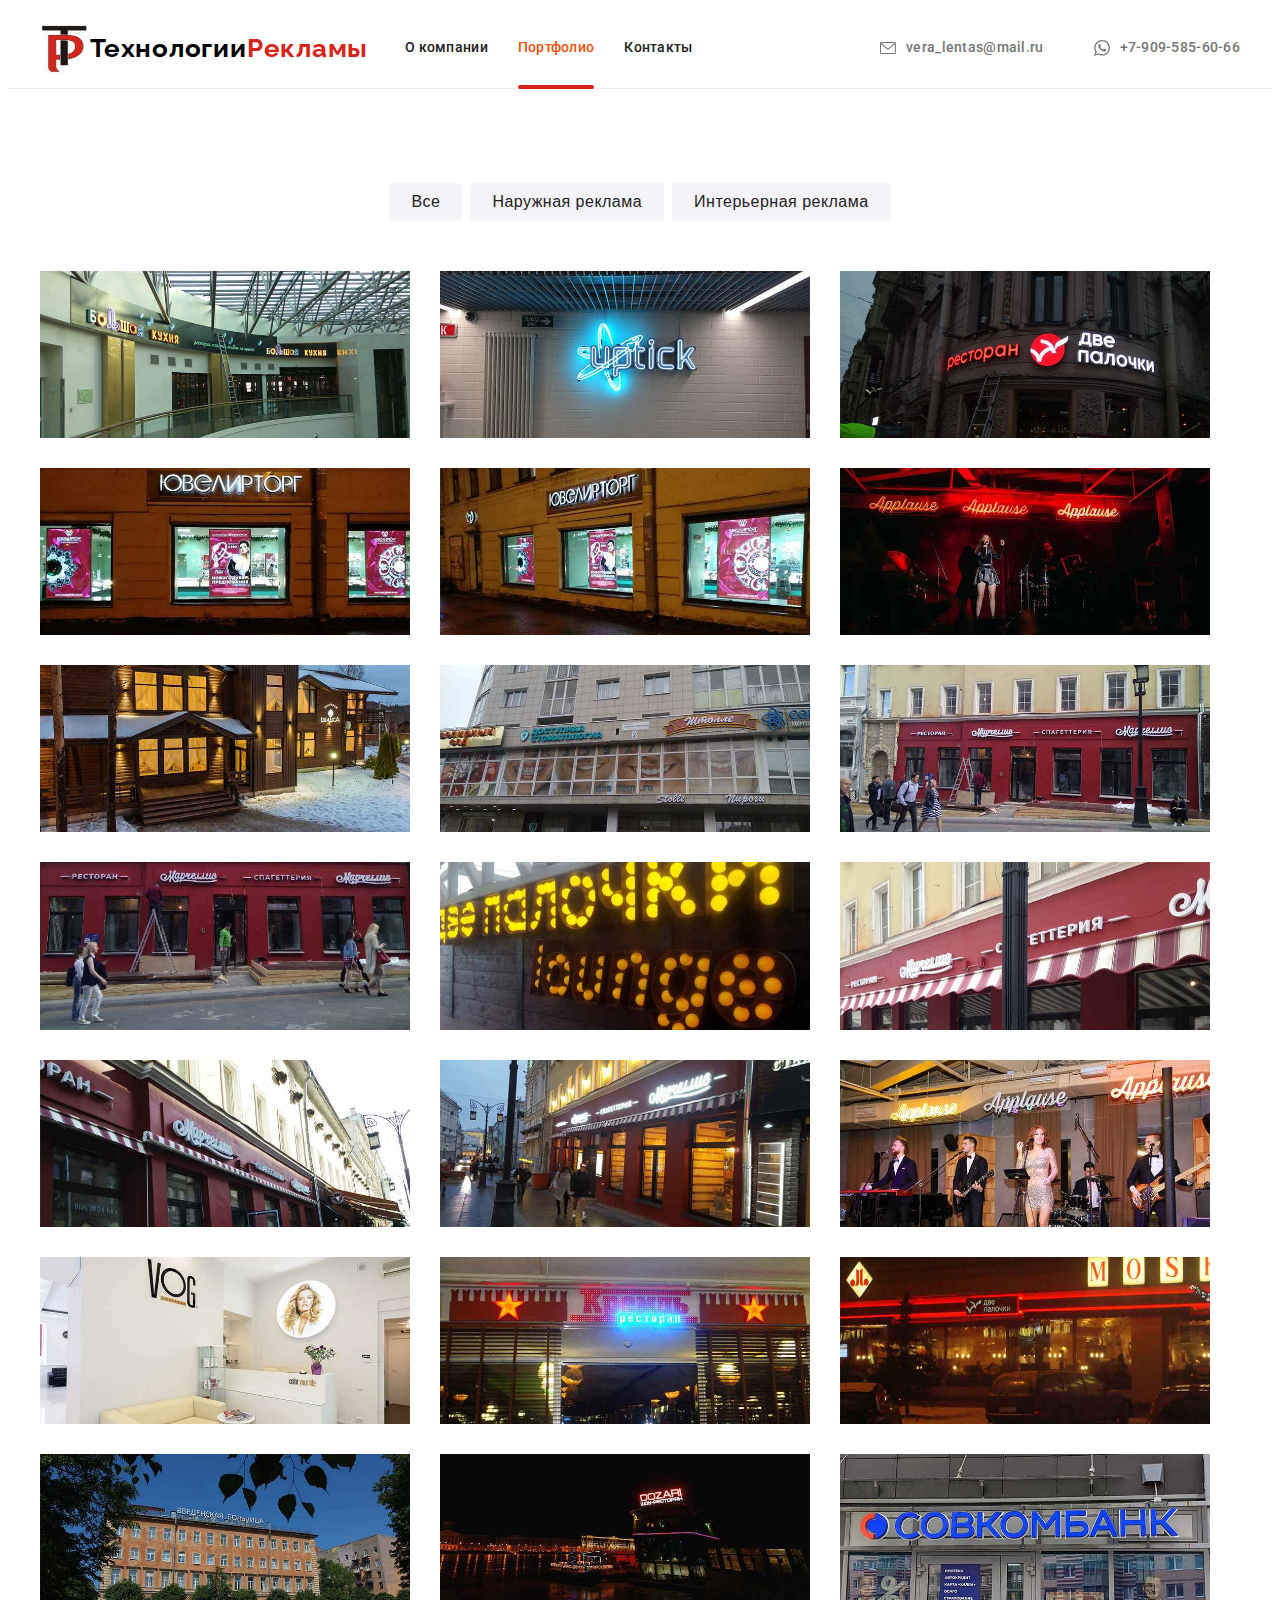
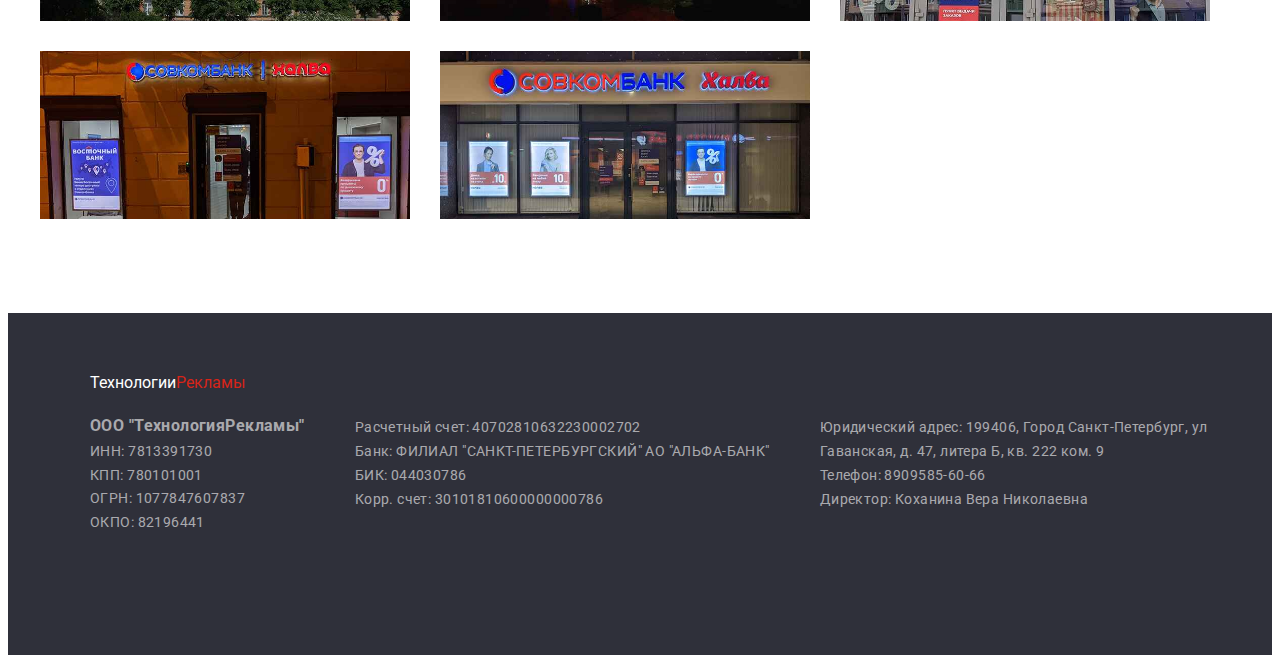
==== commit b7bbc5c9: "add img to portfolio" ====
--- a/portfolio.html
+++ b/portfolio.html
@@ -115,27 +115,20 @@
                         <button class="button filter-btn" data-filter="all" type="button">Все</button>
                     </li>
                     <li class="filters-list-item">
-                        <button class="button filter-btn" data-filter="websites" type="button">
-                            Веб-сайты
+                        <button class="button filter-btn" data-filter="outside" type="button">
+                            Наружная реклама
                         </button>
                     </li>
                     <li class="filters-list-item">
-                        <button class="button filter-btn" data-filter="applications" type="button">
-                            Приложения
+                        <button class="button filter-btn" data-filter="interior" type="button">
+                            Интерьерная реклама
                         </button>
                     </li>
-                    <li class="filters-list-item">
-                        <button class="button filter-btn" data-filter="design" type="button">Дизайн</button>
-                    </li>
-                    <li class="filters-list-item">
-                        <button class="button filter-btn" data-filter="marketing" type="button">
-                            Маркетинг
-                        </button>
-                    </li>
+
                 </ul>
 
                 <ul class="card-list">
-                    <li class="card-list__item" data-category="websites">
+                    <!-- <li class="card-list__item" data-category="websites">
                         <a href="" class="card-list__link">
                             <div class="card-list__overlay">
                                 <picture>
@@ -164,230 +157,75 @@
                                 <p class="card-box__text">Веб-сайт</p>
                             </div>
                         </a>
-                    </li>
-                    <li class="card-list__item" data-category="design">
-                        <a href="" class="card-list__link">
-                            <div class="card-list__overlay">
-                                <picture>
-                                    <source
-                                        srcset="./images/desktop/project2@1x.jpg 1x, ./images/desktop/project2@2x.jpg 2x"
-                                        media="(min-width: 1200px)" />
-                                    <source
-                                        srcset="./images/tablet/project2@1x.jpg 1x, ./images/tablet/project2@2x.jpg 2x"
-                                        media="(min-width: 768px)" />
-                                    <source
-                                        srcset="./images/mobile/project2@1x.jpg 1x, ./images/mobile/project2@2x.jpg 2x"
-                                        media="(max-width: 767px)" />
-                                    <img src="./images/project2.jpg" alt="Постер New Orlean vs Golden Star" width="370">
-                                </picture>
-
-                                <p class="card-box__text-overlay">
-                                    Ресурс предлагает комплексные предложения с разным уровнем
-                                    функционала и сервисов. Все это позволит посетителю получить
-                                    исчерпывающие сведения о компании или частном лице.
-                                </p>
-                            </div>
-                            <div class="card-box">
-                                <h2 class="card-box__title">Постер New Orlean vs Golden Star</h2>
-                                <p class="card-box__text">Дизайн</p>
-                            </div>
-                        </a>
-                    </li>
-                    <li class="card-list__item" data-category="applications">
-                        <a href="" class="card-list__link">
-                            <div class="card-list__overlay">
-                                <picture>
-                                    <source
-                                        srcset="./images/desktop/project3@1x.jpg 1x, ./images/desktop/project3@2x.jpg 2x"
-                                        media="(min-width: 1200px)" />
-                                    <source
-                                        srcset="./images/tablet/project3@1x.jpg 1x, ./images/tablet/project3@2x.jpg 2x"
-                                        media="(min-width: 768px)" />
-                                    <source
-                                        srcset="./images/mobile/project3@1x.jpg 1x, ./images/mobile/project3@2x.jpg 2x"
-                                        media="(max-width: 767px)" />
-                                    <img src="./images/project3.jpg" alt="Ресторан Seafood" width="370">
-                                </picture>
-
-                                <p class="card-box__text-overlay">
-                                    Ресурс предлагает комплексные предложения с разным уровнем
-                                    функционала и сервисов. Все это позволит посетителю получить
-                                    исчерпывающие сведения о компании или частном лице.
-                                </p>
-                            </div>
-                            <div class="card-box">
-                                <h2 class="card-box__title">Ресторан Seafood</h2>
-                                <p class="card-box__text">Приложение</p>
-                            </div>
-                        </a>
-                    </li>
-                    <li class="card-list__item" data-category="marketing">
-                        <a href="" class="card-list__link">
-                            <div class="card-list__overlay">
-                                <picture>
-                                    <source
-                                        srcset="./images/desktop/project4@1x.jpg 1x, ./images/desktop/project4@2x.jpg 2x"
-                                        media="(min-width: 1200px)" />
-                                    <source
-                                        srcset="./images/tablet/project4@1x.jpg 1x, ./images/tablet/project4@2x.jpg 2x"
-                                        media="(min-width: 768px)" />
-                                    <source
-                                        srcset="./images/mobile/project4@1x.jpg 1x, ./images/mobile/project4@2x.jpg 2x"
-                                        media="(max-width: 767px)" />
-                                    <img src="./images/project4.jpg" alt="Проект Prime" width="370">
-                                </picture>
-
-                                <p class="card-box__text-overlay">
-                                    Ресурс предлагает комплексные предложения с разным уровнем
-                                    функционала и сервисов. Все это позволит посетителю получить
-                                    исчерпывающие сведения о компании или частном лице.
-                                </p>
-                            </div>
-                            <div class="card-box">
-                                <h2 class="card-box__title">Проект Prime</h2>
-                                <p class="card-box__text">Маркетинг</p>
-                            </div>
-                        </a>
-                    </li>
-                    <li class="card-list__item" data-category="applications">
-                        <a href="" class="card-list__link">
-                            <div class="card-list__overlay">
-                                <picture>
-                                    <source
-                                        srcset="./images/desktop/project5@1x.jpg 1x, ./images/desktop/project5@2x.jpg 2x"
-                                        media="(min-width: 1200px)" />
-                                    <source
-                                        srcset="./images/tablet/project5@1x.jpg 1x, ./images/tablet/project5@2x.jpg 2x"
-                                        media="(min-width: 768px)" />
-                                    <source
-                                        srcset="./images/mobile/project5@1x.jpg 1x, ./images/mobile/project5@2x.jpg 2x"
-                                        media="(max-width: 767px)" />
-                                    <img src="./images/project5.jpg" alt="Проект Boxes" width="370">
-                                </picture>
-
-                                <p class="card-box__text-overlay">
-                                    Ресурс предлагает комплексные предложения с разным уровнем
-                                    функционала и сервисов. Все это позволит посетителю получить
-                                    исчерпывающие сведения о компании или частном лице.
-                                </p>
-                            </div>
-                            <div class="card-box">
-                                <h2 class="card-box__title">Проект Boxes</h2>
-                                <p class="card-box__text">Приложение</p>
-                            </div>
-                        </a>
-                    </li>
-                    <li class="card-list__item" data-category="websites">
-                        <a href="" class="card-list__link">
-                            <div class="card-list__overlay">
-                                <picture>
-                                    <source
-                                        srcset="./images/desktop/project6@1x.jpg 1x, ./images/desktop/project6@2x.jpg 2x"
-                                        media="(min-width: 1200px)" />
-                                    <source
-                                        srcset="./images/tablet/project6@1x.jpg 1x, ./images/tablet/project6@2x.jpg 2x"
-                                        media="(min-width: 768px)" />
-                                    <source
-                                        srcset="./images/mobile/project6@1x.jpg 1x, ./images/mobile/project6@2x.jpg 2x"
-                                        media="(max-width: 767px)" />
-                                    <img src="./images/project6.jpg" alt="Inspiration has no Borders" width="370">
-                                </picture>
-
-                                <p class="card-box__text-overlay">
-                                    Ресурс предлагает комплексные предложения с разным уровнем
-                                    функционала и сервисов. Все это позволит посетителю получить
-                                    исчерпывающие сведения о компании или частном лице.
-                                </p>
-                            </div>
-                            <div class="card-box">
-                                <h2 class="card-box__title">Inspiration has no Borders</h2>
-                                <p class="card-box__text">Веб-сайт</p>
-                            </div>
-                        </a>
-                    </li>
-                    <li class="card-list__item" data-category="design">
-                        <a href="" class="card-list__link">
-                            <div class="card-list__overlay">
-                                <picture>
-                                    <source
-                                        srcset="./images/desktop/project7@1x.jpg 1x, ./images/desktop/project7@2x.jpg 2x"
-                                        media="(min-width: 1200px)" />
-                                    <source
-                                        srcset="./images/tablet/project7@1x.jpg 1x, ./images/tablet/project7@2x.jpg 2x"
-                                        media="(min-width: 768px)" />
-                                    <source
-                                        srcset="./images/mobile/project7@1x.jpg 1x, ./images/mobile/project7@2x.jpg 2x"
-                                        media="(max-width: 767px)" />
-                                    <img src="./images/project7.jpg" alt="Издание Limited Edition" width="370">
-                                </picture>
-
-                                <p class="card-box__text-overlay">
-                                    Ресурс предлагает комплексные предложения с разным уровнем
-                                    функционала и сервисов. Все это позволит посетителю получить
-                                    исчерпывающие сведения о компании или частном лице.
-                                </p>
-                            </div>
-                            <div class="card-box">
-                                <h2 class="card-box__title">Издание Limited Edition</h2>
-                                <p class="card-box__text">Дизайн</p>
-                            </div>
-                        </a>
-                    </li>
-                    <li class="card-list__item" data-category="marketing">
-                        <a href="" class="card-list__link">
-                            <div class="card-list__overlay">
-                                <picture>
-                                    <source
-                                        srcset="./images/desktop/project8@1x.jpg 1x, ./images/desktop/project8@2x.jpg 2x"
-                                        media="(min-width: 1200px)" />
-                                    <source
-                                        srcset="./images/tablet/project8@1x.jpg 1x, ./images/tablet/project8@2x.jpg 2x"
-                                        media="(min-width: 768px)" />
-                                    <source
-                                        srcset="./images/mobile/project8@1x.jpg 1x, ./images/mobile/project8@2x.jpg 2x"
-                                        media="(max-width: 767px)" />
-                                    <img src="./images/project8.jpg" alt="Проект LAB" width="370">
-                                </picture>
-
-                                <p class="card-box__text-overlay">
-                                    Ресурс предлагает комплексные предложения с разным уровнем
-                                    функционала и сервисов. Все это позволит посетителю получить
-                                    исчерпывающие сведения о компании или частном лице.
-                                </p>
-                            </div>
-                            <div class="card-box">
-                                <h2 class="card-box__title">Проект LAB</h2>
-                                <p class="card-box__text">Маркетинг</p>
-                            </div>
-                        </a>
-                    </li>
-                    <li class="card-list__item" data-category="applications">
-                        <a href="" class="card-list__link">
-                            <div class="card-list__overlay">
-                                <picture>
-                                    <source
-                                        srcset="./images/desktop/project9@1x.jpg 1x, ./images/desktop/project9@2x.jpg 2x"
-                                        media="(min-width: 1200px)" />
-                                    <source
-                                        srcset="./images/tablet/project9@1x.jpg 1x, ./images/tablet/project9@2x.jpg 2x"
-                                        media="(min-width: 768px)" />
-                                    <source
-                                        srcset="./images/mobile/project9@1x.jpg 1x, ./images/mobile/project9@2x.jpg 2x"
-                                        media="(max-width: 767px)" />
-                                    <img src="./images/project9.jpg" alt="Growing Business" width="370">
-                                </picture>
-
-                                <p class="card-box__text-overlay">
-                                    Ресурс предлагает комплексные предложения с разным уровнем
-                                    функционала и сервисов. Все это позволит посетителю получить
-                                    исчерпывающие сведения о компании или частном лице.
-                                </p>
-                            </div>
-                            <div class="card-box">
-                                <h2 class="card-box__title">Growing Business</h2>
-                                <p class="card-box__text">Приложение</p>
-                            </div>
-                        </a>
+                    </li> -->
+                    <li class="card-list__item zoom" data-category="interior">
+                        <img src="./images/portfolio_comp/1.jpg" alt="" width="370">
+                    </li>
+                    <li class="card-list__item zoom" data-category="interior">
+                        <img src="./images/portfolio_comp/2.jpg" alt="" width="370">
+                    </li>
+                    <li class="card-list__item zoom" data-category="outside">
+                        <img src="./images/portfolio_comp/3.jpg" alt="" width="370">
+                    </li>
+                    <li class="card-list__item zoom" data-category="outside">
+                        <img src="./images/portfolio_comp/4.jpg" alt="" width="370">
+                    </li>
+                    <li class="card-list__item zoom" data-category="outside">
+                        <img src="./images/portfolio_comp/5.jpg" alt="" width="370">
+                    </li>
+                    <li class="card-list__item zoom" data-category="interior">
+                        <img src="./images/portfolio_comp/6.jpg" alt="" width="370">
+                    </li>
+                    <li class="card-list__item zoom" data-category="outside">
+                        <img src="./images/portfolio_comp/7.jpg" alt="" width="370">
+                    </li>
+                    <li class="card-list__item zoom" data-category="outside">
+                        <img src="./images/portfolio_comp/8.jpg" alt="" width="370">
+                    </li>
+                    <li class="card-list__item zoom" data-category="outside">
+                        <img src="./images/portfolio_comp/9.jpg" alt="" width="370">
+                    </li>
+                    <li class="card-list__item zoom" data-category="outside">
+                        <img src="./images/portfolio_comp/10.jpg" alt="" width="370">
+                    </li>
+                    <li class="card-list__item zoom" data-category="interior">
+                        <img src="./images/portfolio_comp/11.jpg" alt="" width="370">
+                    </li>
+                    <li class="card-list__item zoom" data-category="outside">
+                        <img src="./images/portfolio_comp/12.jpg" alt="" width="370">
+                    </li>
+                    <li class="card-list__item zoom" data-category="outside">
+                        <img src="./images/portfolio_comp/13.jpg" alt="" width="370">
+                    </li>
+                    <li class="card-list__item zoom" data-category="outside">
+                        <img src="./images/portfolio_comp/14.jpg" alt="" width="370">
+                    </li>
+                    <li class="card-list__item zoom" data-category="interior">
+                        <img src="./images/portfolio_comp/15.jpg" alt="" width="370">
+                    </li>
+                    <li class="card-list__item zoom" data-category="interior">
+                        <img src="./images/portfolio_comp/16.jpg" alt="" width="370">
+                    </li>
+                    <li class="card-list__item zoom" data-category="interior">
+                        <img src="./images/portfolio_comp/17.jpg" alt="" width="370">
+                    </li>
+                    <li class="card-list__item zoom" data-category="outside">
+                        <img src="./images/portfolio_comp/18.jpg" alt="" width="370">
+                    </li>
+                    <li class="card-list__item zoom" data-category="outside">
+                        <img src="./images/portfolio_comp/19.jpg" alt="" width="370">
+                    </li>
+                    <li class="card-list__item zoom" data-category="outside">
+                        <img src="./images/portfolio_comp/20.jpg" alt="" width="370">
+                    </li>
+                    <li class="card-list__item zoom" data-category="outside">
+                        <img src="./images/portfolio_comp/21.jpg" alt="" width="370">
+                    </li>
+                    <li class="card-list__item zoom" data-category="outside">
+                        <img src="./images/portfolio_comp/22.jpg" alt="" width="370">
+                    </li>
+                    <li class="card-list__item zoom" data-category="outside">
+                        <img src="./images/portfolio_comp/23.jpg" alt="" width="370">
                     </li>
                 </ul>
             </div>
--- a/css/main.min.css
+++ b/css/main.min.css
@@ -1 +1 @@
-body{font-family:"Roboto",sans-serif;color:var(--main-title-color)}.no-scroll{overflow:hidden}p,h1,h2,h3,h4,h5,h6{margin:0px}ul{list-style:none;padding-left:0px;margin:0px}img{display:block;min-width:100%}a{text-decoration:none}.visually-hidden{position:absolute;white-space:nowrap;width:1px;height:1px;overflow:hidden;border:0;padding:0;clip:rect(0 0 0 0);clip-path:inset(50%);margin:-1px}:root{--header-color: #ffffff;--main-title-color: #212121;--main-text-color: #757575;--accent-color: #2196f3;--accent-color-red: #d82418;--accent-color-orange: #ed510b;--background-color: #2f303a;--header-link: #212121;--timing-duration: 250ms cubic-bezier(0.4, 0, 0.2, 1)}.button{color:var(--title-text-color);background-color:#f5f4fa;font-weight:500;font-size:16px;line-height:1.6;text-align:center;letter-spacing:.03em;cursor:pointer;border:rgba(0,0,0,0);border-radius:4px;padding:6px 22px;transition:background-color var(--timing-duration),color var(--timing-duration),box-shadow var(--timing-duration)}.button:hover,.button:focus,.button:active{background-color:var(--accent-color-orange);color:var(--header-color);box-shadow:0px 3px 1px rgba(0,0,0,.1),0px 1px 2px rgba(0,0,0,.08),0px 2px 2px rgba(0,0,0,.12);border-radius:4px}.button__blue{width:200px;height:50px;padding-top:10px;padding-bottom:10px;color:var(--header-color);background-color:var(--accent-color-orange);cursor:pointer}.button__blue:hover,.button__blue:focus,.button__blue:active{background-color:#1a8feb;color:var(--header-color)}.conteiner{padding-right:15px;padding-left:15px}@media screen and (min-width: 480px){.conteiner{width:480px;margin:0 auto}}@media screen and (min-width: 768px){.conteiner{width:768px}}@media screen and (min-width: 1200px){.conteiner{width:1200px}}.logo{font-family:"Raleway";font-weight:700;font-size:24px;line-height:1.17;letter-spacing:.03em;color:#000;width:134px;text-decoration:none}@media screen and (min-width: 1200px){.logo{width:145px;font-size:26px;line-height:1.19}}.logo__red{color:var(--accent-color-red)}.logo__light{color:var(--header-color)}.logo__img{display:block;min-width:50px;height:50px}.backdrop{position:fixed;top:0;left:0;width:100%;height:100%;background-color:rgba(0,0,0,.2);opacity:1;transition:opacity var(--timing-duration),visibility var(--timing-duration)}.backdrop.is-hidden{opacity:0;pointer-events:none;visibility:hidden}.backdrop.is-hidden .modal{transform:translate(-50%, -50%) scale(0.5);transition:transform var(--timing-duration)}.modal{position:relative;content:"";top:50%;left:50%;max-width:450px;max-height:609px;color:var(--main-text-color);font-family:Roboto,sans-serif;letter-spacing:.03em;background-color:var(--header-color);box-shadow:0px 1px 3px rgba(0,0,0,.12),0px 1px 1px rgba(0,0,0,.14),0px 2px 1px rgba(0,0,0,.2);border-radius:4px;transform:translate(-50%, -50%) scale(1);transition:transform var(--timing-duration),background-color var(--timing-duration),box-shadow var(--timing-duration)}@media screen and (min-width: 768px){.modal{position:absolute}}@media screen and (min-width: 1200px){.modal{width:528px;height:581px}}.modal-button{position:absolute;content:"";top:8px;right:8px;display:flex;justify-content:center;align-items:center;width:30px;height:30px;border-radius:50%;background-color:var(--header-color);cursor:pointer;border:1px solid rgba(0,0,0,.1)}.modal-icon{fill:currentColor;transition:fill var(--timing-duration)}.modal-button:hover .modal-icon,.modal-button:focus .modal-icon{fill:var(--accent-color)}.form{padding:40px;font-size:12px;line-height:1.16;letter-spacing:.01em}.modal-title{font-weight:700;font-size:20px;line-height:1.5;text-align:center;color:var(--main-title-color);margin-bottom:12px}@media screen and (min-width: 1200px){.modal-title{line-height:1.15}}.form-field{position:relative;margin-bottom:10px}.form-field.comment{margin-bottom:20px}.form-label{display:block;width:100%;margin-bottom:4px}.form-input{display:block;width:100%;height:40px;padding-left:42px;border:1px solid rgba(33,33,33,.2);border-radius:4px;transition:border-color var(--timing-duration)}.form-input:focus,.form-input:hover{border-color:var(--accent-color)}.form-input:focus+.form-icon,.form-input:hover+.form-icon{fill:var(--accent-color)}.form-icon{position:absolute;top:50%;left:12px;transform:translateY(-50%);transition:fill var(--timing-duration)}.form-comment{display:block;margin-bottom:4px}.modal-text:hover,.modal-text:focus{border-color:var(--accent-color)}.form-check{position:relative;display:flex;justify-content:center;align-items:center;margin-bottom:30px}.modal-text{display:block;width:100%;height:120px;font-size:12px;line-height:1.16;letter-spacing:.01em;resize:none;padding:12px 16px;border:1px solid rgba(33,33,33,.2);border-radius:4px;transition:border-color var(--timing-duration)}.modal-text::placeholder{color:rgba(117,117,117,.5)}.check-text{display:flex;align-items:center;font-size:12px;line-height:1.17;letter-spacing:.03em}@media screen and (min-width: 1200px){.check-text{font-size:14px;line-height:1.7}}.box-icon{display:flex;justify-content:center;align-items:center;width:16px;height:15px;margin-right:7px;border:2px solid var(--header-link);border-radius:2px;transition:background-color var(--timing-duration),border-color var(--timing-duration)}.check-input:checked+.check-text .box-icon{background-color:var(--accent-color);border-color:rgba(0,0,0,0)}.submit-button{width:200px;height:50px;display:flex;align-items:center;justify-content:center;margin-left:auto;margin-right:auto;color:var(--header-color);background-color:var(--accent-color);font-family:inherit;font-weight:700;font-size:16px;line-height:1.8;text-align:center;letter-spacing:.06em;cursor:pointer;box-shadow:0px 4px 4px rgba(0,0,0,.15);border-radius:4px;border:rgba(0,0,0,0)}.check-icon{display:flex;justify-content:center;align-items:center;fill:var(--header-color)}.policy-link{color:var(--accent-color)}.header-mobile{display:flex;justify-content:space-between;align-items:center;width:100%}@media screen and (min-width: 768px){.header-mobile{display:none}}.mob-menu{position:fixed;z-index:5;top:0;left:0;width:100vw;height:100vh;background:#fff}@media screen and (min-width: 768px){.mob-menu{display:none}}.mob-menu__list{display:flex;flex-direction:column;align-items:center}.mob-menu__box{display:flex;flex-direction:column;height:100%;max-width:768px;justify-content:space-between;padding:48px 40px;margin:auto;overflow-y:auto}.header-mobile__open-btn{padding:10px 0;border:none;background-color:rgba(0,0,0,0);cursor:pointer;fill:#212121;transition:fill var(--timing-duration)}.header-mobile__open-btn:hover,.header-mobile__open-btn:focus{fill:var(--accent-color-orange)}.header-mobile__close-btn{display:block;position:absolute;top:0;right:0;margin-left:auto;padding:10px 15px;border:none;background-color:rgba(0,0,0,0);cursor:pointer;fill:#212121;transition:fill var(--timing-duration)}.header-mobile__close-btn:hover,.header-mobile__close-btn:focus{fill:var(--accent-color-orange)}.is-hidden{opacity:0;pointer-events:none;visibility:hidden}.mob-menu__item{margin-bottom:32px}.mob-menu__link{font-weight:500;font-size:40px;line-height:1.17;letter-spacing:.02em;text-decoration:none;color:#212121;transition:color var(--timing-duration)}.mob-menu__link:hover,.mob-menu__link:focus{color:var(--accent-color-orange)}.mob-menu__connect-list{margin-bottom:64px;display:flex;flex-direction:column;align-items:center}.mob-menu__connect-item:first-child{margin-bottom:32px}.mob-menu__connect-link{font-weight:500;font-size:34px;line-height:1.18;letter-spacing:.02em;color:var(--accent-color-orange);transition:color var(--timing-duration)}.mob-menu__connect-link--email{font-weight:500;font-size:24px;line-height:1.17;letter-spacing:.02em;color:#757575;transition:color var(--timing-duration)}.mob-menu__connect-link--email:hover,.mob-menu__connect-link--email:focus{color:var(--accent-color-orange)}.mob-menu__soc-list{display:flex;justify-content:center}.mob-menu__soc-item:not(:last-child){margin-right:10px;border-right:1px solid rgba(33,33,33,.2)}.mob-menu__soc-link{font-weight:500;font-size:18px;line-height:1.22;letter-spacing:.02em;color:var(--accent-color-orange);padding-right:10px;transition:color var(--timing-duration)}.section{padding-top:60px;padding-bottom:60px}@media screen and (min-width: 1200px){.section{padding-top:94px;padding-bottom:94px}}.section--no-padding-top{padding-top:0}@media screen and (max-width: 1199px){.section--no-padding-top{display:none}}.section--other-background{background-color:#f5f4fa}.section__title{font-weight:700;font-size:28px;line-height:1.18;letter-spacing:.03em;color:var(--main-title-color);text-align:center;margin-bottom:30px}@media screen and (min-width: 1200px){.section__title{margin-bottom:50px;font-size:36px;line-height:1.17}}.main-nav{display:flex;align-items:center}@media screen and (max-width: 767.9px){.main-nav{display:none}}.navigation{display:flex;align-items:center;margin-left:170px;width:max-content}.navigation__item{position:relative;margin-right:15px}.navigation__item:not(:last-child){margin-right:30px}.navigation__link{display:inline-block;font-weight:500;font-size:14px;line-height:1.14;letter-spacing:.02em;color:var(--header-link);text-decoration:none;list-style:none;padding-top:32px;padding-bottom:32px;transition:color var(--timing-duration)}.navigation__link:hover,.navigation__link:focus,.navigation__link:active{color:var(--accent-color-orange)}.navigation__link--active{color:var(--accent-color-orange)}.navigation__link--active::after{position:absolute;content:"";width:100%;height:4px;left:0;bottom:-1px;border-radius:2px;background-color:var(--accent-color-red)}.header{border-bottom:1px solid #ececec;position:relative}.header__conteiner{display:flex;align-items:center}.connection{margin-left:auto;align-items:center}@media screen and (max-width: 767.8px){.connection{display:none}}@media screen and (min-width: 1200px){.connection{display:flex}}.connection__item{margin:0 auto}.connection .connection__item+.connection__item{margin-top:10px}@media screen and (min-width: 1200px){.connection .connection__item+.connection__item{margin-left:50px;margin-top:0}}.connection__link{display:flex;font-weight:500;font-size:12px;line-height:1.17;letter-spacing:.02em;color:var(--main-text-color);text-decoration:none;list-style:none;transition:color var(--timing-duration)}.connection__link:hover,.connection__link:focus,.connection__link:active{color:var(--accent-color-orange)}@media screen and (min-width: 1200px){.connection__link{padding-top:32px;padding-bottom:32px;font-size:14px;line-height:1.14}}.connection__icon{width:16px;height:16px;padding:0;margin:0 10px 0 0;align-items:center;fill:#757575}.connection__link:hover .connection__icon,.connection__link:focus .connection__icon,.connection__link:active .connection__icon{fill:var(--accent-color-orange)}.hero-content{max-width:100%;margin:0 auto;background-image:linear-gradient(to top, rgba(47, 48, 58, 0.4), rgba(47, 48, 58, 0.4)),url(../images/mobile/hero-mobile.jpg);background-color:#c4c4c4;background-size:cover;background-position:center;background-repeat:no-repeat;text-align:center;padding:118px 0}@media screen and (max-width: 767px){.hero-content{box-shadow:0px 4px 4px rgba(0,0,0,.25)}}@media screen and (min-width: 768px){.hero-content{background-image:linear-gradient(to top, rgba(47, 48, 58, 0.4), rgba(47, 48, 58, 0.4)),url(../images/tablet/hero-tablet.jpg)}}@media screen and (min-width: 1200px){.hero-content{background-image:linear-gradient(to top, rgba(47, 48, 58, 0.4), rgba(47, 48, 58, 0.4)),url(../images/desktop/hero-desktop.jpg);padding:200px 0;max-width:1600px}}.hero-content__title{font-weight:900;font-size:26px;line-height:1.62;letter-spacing:.06em;color:#fff;text-transform:uppercase;margin-top:0px;margin-bottom:30px}@media screen and (min-width: 1200px){.hero-content__title{font-size:44px;line-height:1.36}}@media screen and (min-width: 768px){.features{display:flex;flex-wrap:wrap;margin:-15px}}@media screen and (max-width: 767px){.features__item:not(:last-child){margin-bottom:30px}}@media screen and (min-width: 768px){.features__item{margin:15px;flex-basis:calc((100% - 60px)/2)}}@media screen and (min-width: 1200px){.features__item{flex-basis:calc((100% - 120px)/4)}}.features__title{font-weight:700;font-size:14px;line-height:1.14;letter-spacing:.03em;color:var(--main-title-color);text-transform:uppercase;margin-top:0px;margin-bottom:10px}@media screen and (max-width: 767px){.features__title{text-align:center}}.features__text{font-size:14px;line-height:1.71;letter-spacing:.03em;color:var(--main-text-color);margin-top:0px;margin-bottom:0px}.features__box{display:flex;justify-content:center;align-items:center;margin-bottom:30px;height:120px;background-color:#f5f4fa}.features__svg{width:70px;height:70px}.activities{display:flex;justify-content:space-between}.activities__card-text{display:flex;justify-content:center;align-items:center;position:absolute;width:100%;height:70px;left:0;bottom:0;font-weight:700;font-size:14px;line-height:1.14;letter-spacing:.03em;text-transform:uppercase;color:var(--header-color);background-color:rgba(47,48,58,.8);text-align:center;hyphens:auto;word-wrap:break-word}.activities__item{position:relative}@media screen and (min-width: 768px){.team{display:flex;flex-wrap:wrap;margin:-15px;justify-content:center}}.team__title{font-weight:500;font-size:16px;line-height:1.19;letter-spacing:.03em;color:var(--main-title-color);margin-bottom:10px}.team__item{text-align:center;background:#fff;box-shadow:0px 1px 3px rgba(0,0,0,.12),0px 1px 1px rgba(0,0,0,.14),0px 2px 1px rgba(0,0,0,.2);border-radius:0px 0px 4px 4px}@media screen and (max-width: 767px){.team__item:not(:last-child){margin-bottom:30px}}@media screen and (min-width: 768px){.team__item{margin:15px;flex-basis:calc((100% - 60px)/2)}}@media screen and (min-width: 1200px){.team__item{flex-basis:calc((100% - 120px)/2)}}.team__text{font-size:16px;line-height:1.19;letter-spacing:.03em;color:var(--main-text-color)}.team__card{padding-top:10px;padding-bottom:10px}.social{display:flex;justify-content:center}.social__link{display:flex;width:44px;height:44px;border-radius:50%;justify-content:center;align-items:center;background-color:var(--header-color);transition:background-color var(--timing-duration)}.social__link:hover,.social__link:focus,.social__link:active{background-color:var(--accent-color-orange)}.social__link:hover .social__icon,.social__link:focus .social__icon,.social__link:active .social__icon{fill:#fff}.social__item+.social__item{margin-left:10px}.social__icon{fill:#afb1b8}.client-list{display:flex;flex-wrap:wrap;margin:-15px;align-content:space-between}.client-list__item{height:92px;margin:15px;flex-basis:calc((100% - 60px)/2)}@media screen and (min-width: 768px){.client-list__item{flex-basis:calc((100% - 90px)/3)}}@media screen and (min-width: 1200px){.client-list__item{flex-basis:calc((100% - 180px)/6)}}.client-list__link{display:flex;align-items:center;justify-content:center;width:100%;height:100%;color:#afb1b8;border:1px solid #afb1b8;box-sizing:border-box;border-radius:4px;cursor:pointer;transition:color var(--timing-duration),border-color var(--timing-duration)}.client-list__link:hover,.client-list__link:focus,.client-list__link:active{color:var(--accent-color);border-color:var(--accent-color)}.client-list__icon{fill:currentColor}.filters-list{display:flex;flex-wrap:wrap;justify-content:center;margin-bottom:40px}@media screen and (min-width: 768px){.filters-list{margin-bottom:30px}}@media screen and (min-width: 1200px){.filters-list{margin-bottom:50px}}@media screen and (max-width: 767px){.filters-list-item:not(:nth-last-child(-n+2)){margin-bottom:15px}}.filters-list-item:not(:last-child){margin-right:8px}@media screen and (min-width: 768px){.card-list{display:flex;flex-wrap:wrap;margin:-15px}}.card-list__item{background:#fff}@media screen and (max-width: 767px){.card-list__item:not(:last-child){margin-bottom:30px}}@media screen and (min-width: 768px){.card-list__item{margin:15px;max-width:354px;flex-basis:calc((100% - 60px)/2)}}@media screen and (min-width: 1200px){.card-list__item{max-width:370px;flex-basis:calc((100% - 90px)/3)}}.card-list__link{display:flex;flex-direction:column;height:100%;text-decoration:none;transition:box-shadow var(--timing-duration)}.card-list__link:hover,.card-list__link:focus{box-shadow:0px 1px 1px rgba(0,0,0,.12),0px 4px 4px rgba(0,0,0,.06),1px 4px 6px rgba(0,0,0,.16)}.card-box{flex-grow:1;padding:20px 24px;border:1px solid #eee}.card-box__title{font-weight:700;font-size:18px;line-height:2;letter-spacing:.06em;color:var(--main-title-color);margin-bottom:4px}.card-box__text{font-size:16px;line-height:1.88;letter-spacing:.03em;color:var(--main-text-color)}.card-box__text-overlay{position:absolute;content:"";top:0;left:0;width:100%;height:100%;font-size:18px;line-height:1.5;color:var(--header-color);padding:64px 24px;background-color:rgba(33,150,243,.9);transform:translateY(101%);transition:transform var(--timing-duration)}.card-list__link:hover .card-box__text-overlay,.card-list__link:focus .card-box__text-overlay{transform:translateY(0)}.card-box__text-overlay{font-size:18px;line-height:1.5;color:var(--header-color);padding:64px 24px}.card-list__overlay{position:relative;overflow:hidden}.footer-content{background-color:var(--background-color);padding-top:60px;padding-bottom:60px}@media screen and (min-width: 768px){.footer-tablet{display:flex;align-items:center;justify-content:space-around;color:#fff}}.info{margin-top:20px;margin-bottom:60px}.info{font-family:"Roboto";font-style:normal;font-weight:400;font-size:14px;line-height:1.71;letter-spacing:.03em;color:rgba(255,255,255,.6);text-decoration:none;transition:background-color var(--timing-duration)}.info:hover,.info:focus,.info:active{color:var(--accent-color-orange)}.address__map{font-family:"Roboto";font-style:normal;font-weight:400;font-size:14px;line-height:1.71;letter-spacing:.03em;color:#fff;text-decoration:none;transition:color var(--timing-duration)}.address__map:hover,.address__map:focus,.address__map:active{color:var(--accent-color)}.address__item:not(:last-child){margin-bottom:8px}@media screen and (min-width: 1200px){.address__item:not(:last-child){margin-bottom:9px}}@media screen and (min-width: 1200px){.footer-info2{margin-left:50px}}.footer-social__title{display:block;font-weight:700;font-size:14px;line-height:1.14;letter-spacing:.03em;color:var(--header-color);text-transform:uppercase;margin-top:0px;margin-bottom:20px}.footer-cont{text-align:center}@media screen and (min-width: 1200px){.footer-cont{display:flex;align-items:center;text-align:left}}.footer-info{margin:0;color:#fff}@media screen and (min-width: 1200px){.footer-info{margin-left:50px;width:max-content}}.footer-social__list{display:flex;justify-content:center}.footer-social__link{background:rgba(255,255,255,.1);display:flex;width:44px;height:44px;border-radius:50%;justify-content:center;align-items:center;transition:background-color var(--timing-duration)}.footer-social__link:hover,.footer-social__link:focus,.footer-social__link:active{background-color:var(--accent-color)}.footer-social__icon{fill:#fff}.footer-social__item+.footer-social__item{margin-left:10px}.no-wrap{white-space:nowrap}@media screen and (min-width: 481px)and (max-width: 1199px){.subscribe-form{margin-top:60px}}@media screen and (min-width: 1200px){.subscribe-form{margin-left:auto}}.subscribe-form__container{align-items:center}@media screen and (min-width: 1200px){.subscribe-form__container{display:flex}}.subscribe-form__title{display:block;font-weight:700;font-size:14px;line-height:1.14;margin-bottom:20px;letter-spacing:.03em;text-transform:uppercase;color:var(--header-color)}.subscribe-form__mail{max-width:450px;width:100%;min-height:50px;background-color:rgba(0,0,0,0);margin-right:12px;padding-left:16px;font-size:16px;line-height:1.25;align-items:center;letter-spacing:.03em;color:var(--header-color);border:1px solid rgba(255,255,255,.3);filter:drop-shadow(0px 4px 4px rgba(0, 0, 0, 0.15));border-radius:4px;transition:border-color var(--timing-duration)}@media screen and (min-width: 1200px){.subscribe-form__mail{width:358px;align-items:center}}.subscribe-form__mail::placeholder{color:rgba(255,255,255,.6)}.subscribe-form__mail:focus{border-color:var(--accent-color)}.subscribe-button{margin:20px auto 0 auto;display:flex;justify-content:center;align-items:center;width:200px;height:50px;cursor:pointer;color:var(--header-color);background-color:var(--accent-color);border-color:rgba(0,0,0,0);font-family:inherit;font-weight:700;font-size:16px;line-height:1.8;text-align:center;letter-spacing:.06em;box-shadow:0px 4px 4px rgba(0,0,0,.15);border-radius:4px}@media screen and (min-width: 1200px){.subscribe-button{margin:0}}.subscribe-button__icon{margin-left:10px}/*# sourceMappingURL=main.min.css.map */+body{font-family:"Roboto",sans-serif;color:var(--main-title-color)}.no-scroll{overflow:hidden}p,h1,h2,h3,h4,h5,h6{margin:0px}ul{list-style:none;padding-left:0px;margin:0px}img{display:block;min-width:100%}a{text-decoration:none}.visually-hidden{position:absolute;white-space:nowrap;width:1px;height:1px;overflow:hidden;border:0;padding:0;clip:rect(0 0 0 0);clip-path:inset(50%);margin:-1px}:root{--header-color: #ffffff;--main-title-color: #212121;--main-text-color: #757575;--accent-color: #2196f3;--accent-color-red: #d82418;--accent-color-orange: #ed510b;--background-color: #2f303a;--header-link: #212121;--timing-duration: 250ms cubic-bezier(0.4, 0, 0.2, 1)}.button{color:var(--title-text-color);background-color:#f5f4fa;font-weight:500;font-size:16px;line-height:1.6;text-align:center;letter-spacing:.03em;cursor:pointer;border:rgba(0,0,0,0);border-radius:4px;padding:6px 22px;transition:background-color var(--timing-duration),color var(--timing-duration),box-shadow var(--timing-duration)}.button:hover,.button:focus,.button:active{background-color:var(--accent-color-orange);color:var(--header-color);box-shadow:0px 3px 1px rgba(0,0,0,.1),0px 1px 2px rgba(0,0,0,.08),0px 2px 2px rgba(0,0,0,.12);border-radius:4px}.button__blue{width:200px;height:50px;padding-top:10px;padding-bottom:10px;color:var(--header-color);background-color:var(--accent-color-orange);cursor:pointer}.button__blue:hover,.button__blue:focus,.button__blue:active{background-color:#1a8feb;color:var(--header-color)}.conteiner{padding-right:15px;padding-left:15px}@media screen and (min-width: 480px){.conteiner{width:480px;margin:0 auto}}@media screen and (min-width: 768px){.conteiner{width:768px}}@media screen and (min-width: 1200px){.conteiner{width:1200px}}.logo{font-family:"Raleway";font-weight:700;font-size:24px;line-height:1.17;letter-spacing:.03em;color:#000;width:134px;text-decoration:none}@media screen and (min-width: 1200px){.logo{width:145px;font-size:26px;line-height:1.19}}.logo__red{color:var(--accent-color-red)}.logo__light{color:var(--header-color)}.logo__img{display:block;min-width:50px;height:50px}.backdrop{position:fixed;top:0;left:0;width:100%;height:100%;background-color:rgba(0,0,0,.2);opacity:1;transition:opacity var(--timing-duration),visibility var(--timing-duration)}.backdrop.is-hidden{opacity:0;pointer-events:none;visibility:hidden}.backdrop.is-hidden .modal{transform:translate(-50%, -50%) scale(0.5);transition:transform var(--timing-duration)}.modal{position:relative;content:"";top:50%;left:50%;max-width:450px;max-height:609px;color:var(--main-text-color);font-family:Roboto,sans-serif;letter-spacing:.03em;background-color:var(--header-color);box-shadow:0px 1px 3px rgba(0,0,0,.12),0px 1px 1px rgba(0,0,0,.14),0px 2px 1px rgba(0,0,0,.2);border-radius:4px;transform:translate(-50%, -50%) scale(1);transition:transform var(--timing-duration),background-color var(--timing-duration),box-shadow var(--timing-duration)}@media screen and (min-width: 768px){.modal{position:absolute}}@media screen and (min-width: 1200px){.modal{width:528px;height:581px}}.modal-button{position:absolute;content:"";top:8px;right:8px;display:flex;justify-content:center;align-items:center;width:30px;height:30px;border-radius:50%;background-color:var(--header-color);cursor:pointer;border:1px solid rgba(0,0,0,.1)}.modal-icon{fill:currentColor;transition:fill var(--timing-duration)}.modal-button:hover .modal-icon,.modal-button:focus .modal-icon{fill:var(--accent-color)}.form{padding:40px;font-size:12px;line-height:1.16;letter-spacing:.01em}.modal-title{font-weight:700;font-size:20px;line-height:1.5;text-align:center;color:var(--main-title-color);margin-bottom:12px}@media screen and (min-width: 1200px){.modal-title{line-height:1.15}}.form-field{position:relative;margin-bottom:10px}.form-field.comment{margin-bottom:20px}.form-label{display:block;width:100%;margin-bottom:4px}.form-input{display:block;width:100%;height:40px;padding-left:42px;border:1px solid rgba(33,33,33,.2);border-radius:4px;transition:border-color var(--timing-duration)}.form-input:focus,.form-input:hover{border-color:var(--accent-color)}.form-input:focus+.form-icon,.form-input:hover+.form-icon{fill:var(--accent-color)}.form-icon{position:absolute;top:50%;left:12px;transform:translateY(-50%);transition:fill var(--timing-duration)}.form-comment{display:block;margin-bottom:4px}.modal-text:hover,.modal-text:focus{border-color:var(--accent-color)}.form-check{position:relative;display:flex;justify-content:center;align-items:center;margin-bottom:30px}.modal-text{display:block;width:100%;height:120px;font-size:12px;line-height:1.16;letter-spacing:.01em;resize:none;padding:12px 16px;border:1px solid rgba(33,33,33,.2);border-radius:4px;transition:border-color var(--timing-duration)}.modal-text::placeholder{color:rgba(117,117,117,.5)}.check-text{display:flex;align-items:center;font-size:12px;line-height:1.17;letter-spacing:.03em}@media screen and (min-width: 1200px){.check-text{font-size:14px;line-height:1.7}}.box-icon{display:flex;justify-content:center;align-items:center;width:16px;height:15px;margin-right:7px;border:2px solid var(--header-link);border-radius:2px;transition:background-color var(--timing-duration),border-color var(--timing-duration)}.check-input:checked+.check-text .box-icon{background-color:var(--accent-color);border-color:rgba(0,0,0,0)}.submit-button{width:200px;height:50px;display:flex;align-items:center;justify-content:center;margin-left:auto;margin-right:auto;color:var(--header-color);background-color:var(--accent-color);font-family:inherit;font-weight:700;font-size:16px;line-height:1.8;text-align:center;letter-spacing:.06em;cursor:pointer;box-shadow:0px 4px 4px rgba(0,0,0,.15);border-radius:4px;border:rgba(0,0,0,0)}.check-icon{display:flex;justify-content:center;align-items:center;fill:var(--header-color)}.policy-link{color:var(--accent-color)}.header-mobile{display:flex;justify-content:space-between;align-items:center;width:100%}@media screen and (min-width: 768px){.header-mobile{display:none}}.mob-menu{position:fixed;z-index:5;top:0;left:0;width:100vw;height:100vh;background:#fff}@media screen and (min-width: 768px){.mob-menu{display:none}}.mob-menu__list{display:flex;flex-direction:column;align-items:center}.mob-menu__box{display:flex;flex-direction:column;height:100%;max-width:768px;justify-content:space-between;padding:48px 40px;margin:auto;overflow-y:auto}.header-mobile__open-btn{padding:10px 0;border:none;background-color:rgba(0,0,0,0);cursor:pointer;fill:#212121;transition:fill var(--timing-duration)}.header-mobile__open-btn:hover,.header-mobile__open-btn:focus{fill:var(--accent-color-orange)}.header-mobile__close-btn{display:block;position:absolute;top:0;right:0;margin-left:auto;padding:10px 15px;border:none;background-color:rgba(0,0,0,0);cursor:pointer;fill:#212121;transition:fill var(--timing-duration)}.header-mobile__close-btn:hover,.header-mobile__close-btn:focus{fill:var(--accent-color-orange)}.is-hidden{opacity:0;pointer-events:none;visibility:hidden}.mob-menu__item{margin-bottom:32px}.mob-menu__link{font-weight:500;font-size:40px;line-height:1.17;letter-spacing:.02em;text-decoration:none;color:#212121;transition:color var(--timing-duration)}.mob-menu__link:hover,.mob-menu__link:focus{color:var(--accent-color-orange)}.mob-menu__connect-list{margin-bottom:64px;display:flex;flex-direction:column;align-items:center}.mob-menu__connect-item:first-child{margin-bottom:32px}.mob-menu__connect-link{font-weight:500;font-size:34px;line-height:1.18;letter-spacing:.02em;color:var(--accent-color-orange);transition:color var(--timing-duration)}.mob-menu__connect-link--email{font-weight:500;font-size:24px;line-height:1.17;letter-spacing:.02em;color:#757575;transition:color var(--timing-duration)}.mob-menu__connect-link--email:hover,.mob-menu__connect-link--email:focus{color:var(--accent-color-orange)}.mob-menu__soc-list{display:flex;justify-content:center}.mob-menu__soc-item:not(:last-child){margin-right:10px;border-right:1px solid rgba(33,33,33,.2)}.mob-menu__soc-link{font-weight:500;font-size:18px;line-height:1.22;letter-spacing:.02em;color:var(--accent-color-orange);padding-right:10px;transition:color var(--timing-duration)}.section{padding-top:60px;padding-bottom:60px}@media screen and (min-width: 1200px){.section{padding-top:94px;padding-bottom:94px}}.section--no-padding-top{padding-top:0}@media screen and (max-width: 1199px){.section--no-padding-top{display:none}}.section--other-background{background-color:#f5f4fa}.section__title{font-weight:700;font-size:28px;line-height:1.18;letter-spacing:.03em;color:var(--main-title-color);text-align:center;margin-bottom:30px}@media screen and (min-width: 1200px){.section__title{margin-bottom:50px;font-size:36px;line-height:1.17}}.main-nav{display:flex;align-items:center}@media screen and (max-width: 767.9px){.main-nav{display:none}}.navigation{display:flex;align-items:center;margin-left:170px;width:max-content}.navigation__item{position:relative;margin-right:15px}.navigation__item:not(:last-child){margin-right:30px}.navigation__link{display:inline-block;font-weight:500;font-size:14px;line-height:1.14;letter-spacing:.02em;color:var(--header-link);text-decoration:none;list-style:none;padding-top:32px;padding-bottom:32px;transition:color var(--timing-duration)}.navigation__link:hover,.navigation__link:focus,.navigation__link:active{color:var(--accent-color-orange)}.navigation__link--active{color:var(--accent-color-orange)}.navigation__link--active::after{position:absolute;content:"";width:100%;height:4px;left:0;bottom:-1px;border-radius:2px;background-color:var(--accent-color-red)}.header{border-bottom:1px solid #ececec;position:relative}.header__conteiner{display:flex;align-items:center}.connection{margin-left:auto;align-items:center}@media screen and (max-width: 767.8px){.connection{display:none}}@media screen and (min-width: 1200px){.connection{display:flex}}.connection__item{margin:0 auto}.connection .connection__item+.connection__item{margin-top:10px}@media screen and (min-width: 1200px){.connection .connection__item+.connection__item{margin-left:50px;margin-top:0}}.connection__link{display:flex;font-weight:500;font-size:12px;line-height:1.17;letter-spacing:.02em;color:var(--main-text-color);text-decoration:none;list-style:none;transition:color var(--timing-duration)}.connection__link:hover,.connection__link:focus,.connection__link:active{color:var(--accent-color-orange)}@media screen and (min-width: 1200px){.connection__link{padding-top:32px;padding-bottom:32px;font-size:14px;line-height:1.14}}.connection__icon{width:16px;height:16px;padding:0;margin:0 10px 0 0;align-items:center;fill:#757575}.connection__link:hover .connection__icon,.connection__link:focus .connection__icon,.connection__link:active .connection__icon{fill:var(--accent-color-orange)}.hero-content{max-width:100%;margin:0 auto;background-image:linear-gradient(to top, rgba(47, 48, 58, 0.4), rgba(47, 48, 58, 0.4)),url(../images/mobile/hero-mobile.jpg);background-color:#c4c4c4;background-size:cover;background-position:center;background-repeat:no-repeat;text-align:center;padding:118px 0}@media screen and (max-width: 767px){.hero-content{box-shadow:0px 4px 4px rgba(0,0,0,.25)}}@media screen and (min-width: 768px){.hero-content{background-image:linear-gradient(to top, rgba(47, 48, 58, 0.4), rgba(47, 48, 58, 0.4)),url(../images/tablet/hero-tablet.jpg)}}@media screen and (min-width: 1200px){.hero-content{background-image:linear-gradient(to top, rgba(47, 48, 58, 0.4), rgba(47, 48, 58, 0.4)),url(../images/desktop/hero-desktop.jpg);padding:200px 0;max-width:1600px}}.hero-content__title{font-weight:900;font-size:26px;line-height:1.62;letter-spacing:.06em;color:#fff;text-transform:uppercase;margin-top:0px;margin-bottom:30px}@media screen and (min-width: 1200px){.hero-content__title{font-size:44px;line-height:1.36}}@media screen and (min-width: 768px){.features{display:flex;flex-wrap:wrap;margin:-15px}}@media screen and (max-width: 767px){.features__item:not(:last-child){margin-bottom:30px}}@media screen and (min-width: 768px){.features__item{margin:15px;flex-basis:calc((100% - 60px)/2)}}@media screen and (min-width: 1200px){.features__item{flex-basis:calc((100% - 120px)/4)}}.features__title{font-weight:700;font-size:14px;line-height:1.14;letter-spacing:.03em;color:var(--main-title-color);text-transform:uppercase;margin-top:0px;margin-bottom:10px}@media screen and (max-width: 767px){.features__title{text-align:center}}.features__text{font-size:14px;line-height:1.71;letter-spacing:.03em;color:var(--main-text-color);margin-top:0px;margin-bottom:0px}.features__box{display:flex;justify-content:center;align-items:center;margin-bottom:30px;height:120px;background-color:#f5f4fa}.features__svg{width:70px;height:70px}.activities{display:flex;justify-content:space-between}.activities__card-text{display:flex;justify-content:center;align-items:center;position:absolute;width:100%;height:70px;left:0;bottom:0;font-weight:700;font-size:14px;line-height:1.14;letter-spacing:.03em;text-transform:uppercase;color:var(--header-color);background-color:rgba(47,48,58,.8);text-align:center;hyphens:auto;word-wrap:break-word}.activities__item{position:relative}@media screen and (min-width: 768px){.team{display:flex;flex-wrap:wrap;margin:-15px;justify-content:center}}.team__title{font-weight:500;font-size:16px;line-height:1.19;letter-spacing:.03em;color:var(--main-title-color);margin-bottom:10px}.team__item{text-align:center;background:#fff;box-shadow:0px 1px 3px rgba(0,0,0,.12),0px 1px 1px rgba(0,0,0,.14),0px 2px 1px rgba(0,0,0,.2);border-radius:0px 0px 4px 4px}@media screen and (max-width: 767px){.team__item:not(:last-child){margin-bottom:30px}}@media screen and (min-width: 768px){.team__item{margin:15px;flex-basis:calc((100% - 60px)/2)}}@media screen and (min-width: 1200px){.team__item{flex-basis:calc((100% - 120px)/2)}}.team__text{font-size:16px;line-height:1.19;letter-spacing:.03em;color:var(--main-text-color)}.team__card{padding-top:10px;padding-bottom:10px}.social{display:flex;justify-content:center}.social__link{display:flex;width:44px;height:44px;border-radius:50%;justify-content:center;align-items:center;background-color:var(--header-color);transition:background-color var(--timing-duration)}.social__link:hover,.social__link:focus,.social__link:active{background-color:var(--accent-color-orange)}.social__link:hover .social__icon,.social__link:focus .social__icon,.social__link:active .social__icon{fill:#fff}.social__item+.social__item{margin-left:10px}.social__icon{fill:#afb1b8}.client-list{display:flex;flex-wrap:wrap;margin:-15px;align-content:space-between}.client-list__item{height:92px;margin:15px;flex-basis:calc((100% - 60px)/2)}@media screen and (min-width: 768px){.client-list__item{flex-basis:calc((100% - 90px)/3)}}@media screen and (min-width: 1200px){.client-list__item{flex-basis:calc((100% - 180px)/6)}}.client-list__link{display:flex;align-items:center;justify-content:center;width:100%;height:100%;color:#afb1b8;border:1px solid #afb1b8;box-sizing:border-box;border-radius:4px;cursor:pointer;transition:color var(--timing-duration),border-color var(--timing-duration)}.client-list__link:hover,.client-list__link:focus,.client-list__link:active{color:var(--accent-color);border-color:var(--accent-color)}.client-list__icon{fill:currentColor}.filters-list{display:flex;flex-wrap:wrap;justify-content:center;margin-bottom:40px}@media screen and (min-width: 768px){.filters-list{margin-bottom:30px}}@media screen and (min-width: 1200px){.filters-list{margin-bottom:50px}}@media screen and (max-width: 767px){.filters-list-item:not(:nth-last-child(-n+2)){margin-bottom:15px}}.filters-list-item:not(:last-child){margin-right:8px}@media screen and (min-width: 768px){.card-list{display:flex;flex-wrap:wrap;margin:-15px}}.card-list__item{background:#fff}@media screen and (max-width: 767px){.card-list__item:not(:last-child){margin-bottom:30px}}@media screen and (min-width: 768px){.card-list__item{margin:15px;max-width:354px;flex-basis:calc((100% - 60px)/2)}}@media screen and (min-width: 1200px){.card-list__item{max-width:370px;flex-basis:calc((100% - 90px)/3)}}.card-list__link{display:flex;flex-direction:column;height:100%;text-decoration:none;transition:box-shadow var(--timing-duration)}.card-list__link:hover,.card-list__link:focus{box-shadow:0px 1px 1px rgba(0,0,0,.12),0px 4px 4px rgba(0,0,0,.06),1px 4px 6px rgba(0,0,0,.16)}.card-box{flex-grow:1;padding:20px 24px;border:1px solid #eee}.card-box__title{font-weight:700;font-size:18px;line-height:2;letter-spacing:.06em;color:var(--main-title-color);margin-bottom:4px}.card-box__text{font-size:16px;line-height:1.88;letter-spacing:.03em;color:var(--main-text-color)}.card-box__text-overlay{position:absolute;content:"";top:0;left:0;width:100%;height:100%;font-size:18px;line-height:1.5;color:var(--header-color);padding:64px 24px;background-color:rgba(33,150,243,.9);transform:translateY(101%);transition:transform var(--timing-duration)}.card-list__link:hover .card-box__text-overlay,.card-list__link:focus .card-box__text-overlay{transform:translateY(0)}.card-box__text-overlay{font-size:18px;line-height:1.5;color:var(--header-color);padding:64px 24px}.card-list__overlay{position:relative;overflow:hidden}.zoom{transition:transform .3s ease;cursor:pointer}.zoom.zoomed{position:fixed;top:50%;left:50%;transform:translate(-50%, -50%) scale(2);z-index:10}.footer-content{background-color:var(--background-color);padding-top:60px;padding-bottom:60px}@media screen and (min-width: 768px){.footer-tablet{display:flex;align-items:center;justify-content:space-around;color:#fff}}.info{margin-top:20px;margin-bottom:60px}.info{font-family:"Roboto";font-style:normal;font-weight:400;font-size:14px;line-height:1.71;letter-spacing:.03em;color:rgba(255,255,255,.6);text-decoration:none;transition:background-color var(--timing-duration)}.info:hover,.info:focus,.info:active{color:var(--accent-color-orange)}.address__map{font-family:"Roboto";font-style:normal;font-weight:400;font-size:14px;line-height:1.71;letter-spacing:.03em;color:#fff;text-decoration:none;transition:color var(--timing-duration)}.address__map:hover,.address__map:focus,.address__map:active{color:var(--accent-color)}.address__item:not(:last-child){margin-bottom:8px}@media screen and (min-width: 1200px){.address__item:not(:last-child){margin-bottom:9px}}@media screen and (min-width: 1200px){.footer-info2{margin-left:50px}}.footer-social__title{display:block;font-weight:700;font-size:14px;line-height:1.14;letter-spacing:.03em;color:var(--header-color);text-transform:uppercase;margin-top:0px;margin-bottom:20px}.footer-cont{text-align:center}@media screen and (min-width: 1200px){.footer-cont{display:flex;align-items:center;text-align:left}}.footer-info{margin:0;color:#fff}@media screen and (min-width: 1200px){.footer-info{margin-left:50px;width:max-content}}.footer-social__list{display:flex;justify-content:center}.footer-social__link{background:rgba(255,255,255,.1);display:flex;width:44px;height:44px;border-radius:50%;justify-content:center;align-items:center;transition:background-color var(--timing-duration)}.footer-social__link:hover,.footer-social__link:focus,.footer-social__link:active{background-color:var(--accent-color)}.footer-social__icon{fill:#fff}.footer-social__item+.footer-social__item{margin-left:10px}.no-wrap{white-space:nowrap}@media screen and (min-width: 481px)and (max-width: 1199px){.subscribe-form{margin-top:60px}}@media screen and (min-width: 1200px){.subscribe-form{margin-left:auto}}.subscribe-form__container{align-items:center}@media screen and (min-width: 1200px){.subscribe-form__container{display:flex}}.subscribe-form__title{display:block;font-weight:700;font-size:14px;line-height:1.14;margin-bottom:20px;letter-spacing:.03em;text-transform:uppercase;color:var(--header-color)}.subscribe-form__mail{max-width:450px;width:100%;min-height:50px;background-color:rgba(0,0,0,0);margin-right:12px;padding-left:16px;font-size:16px;line-height:1.25;align-items:center;letter-spacing:.03em;color:var(--header-color);border:1px solid rgba(255,255,255,.3);filter:drop-shadow(0px 4px 4px rgba(0, 0, 0, 0.15));border-radius:4px;transition:border-color var(--timing-duration)}@media screen and (min-width: 1200px){.subscribe-form__mail{width:358px;align-items:center}}.subscribe-form__mail::placeholder{color:rgba(255,255,255,.6)}.subscribe-form__mail:focus{border-color:var(--accent-color)}.subscribe-button{margin:20px auto 0 auto;display:flex;justify-content:center;align-items:center;width:200px;height:50px;cursor:pointer;color:var(--header-color);background-color:var(--accent-color);border-color:rgba(0,0,0,0);font-family:inherit;font-weight:700;font-size:16px;line-height:1.8;text-align:center;letter-spacing:.06em;box-shadow:0px 4px 4px rgba(0,0,0,.15);border-radius:4px}@media screen and (min-width: 1200px){.subscribe-button{margin:0}}.subscribe-button__icon{margin-left:10px}/*# sourceMappingURL=main.min.css.map */